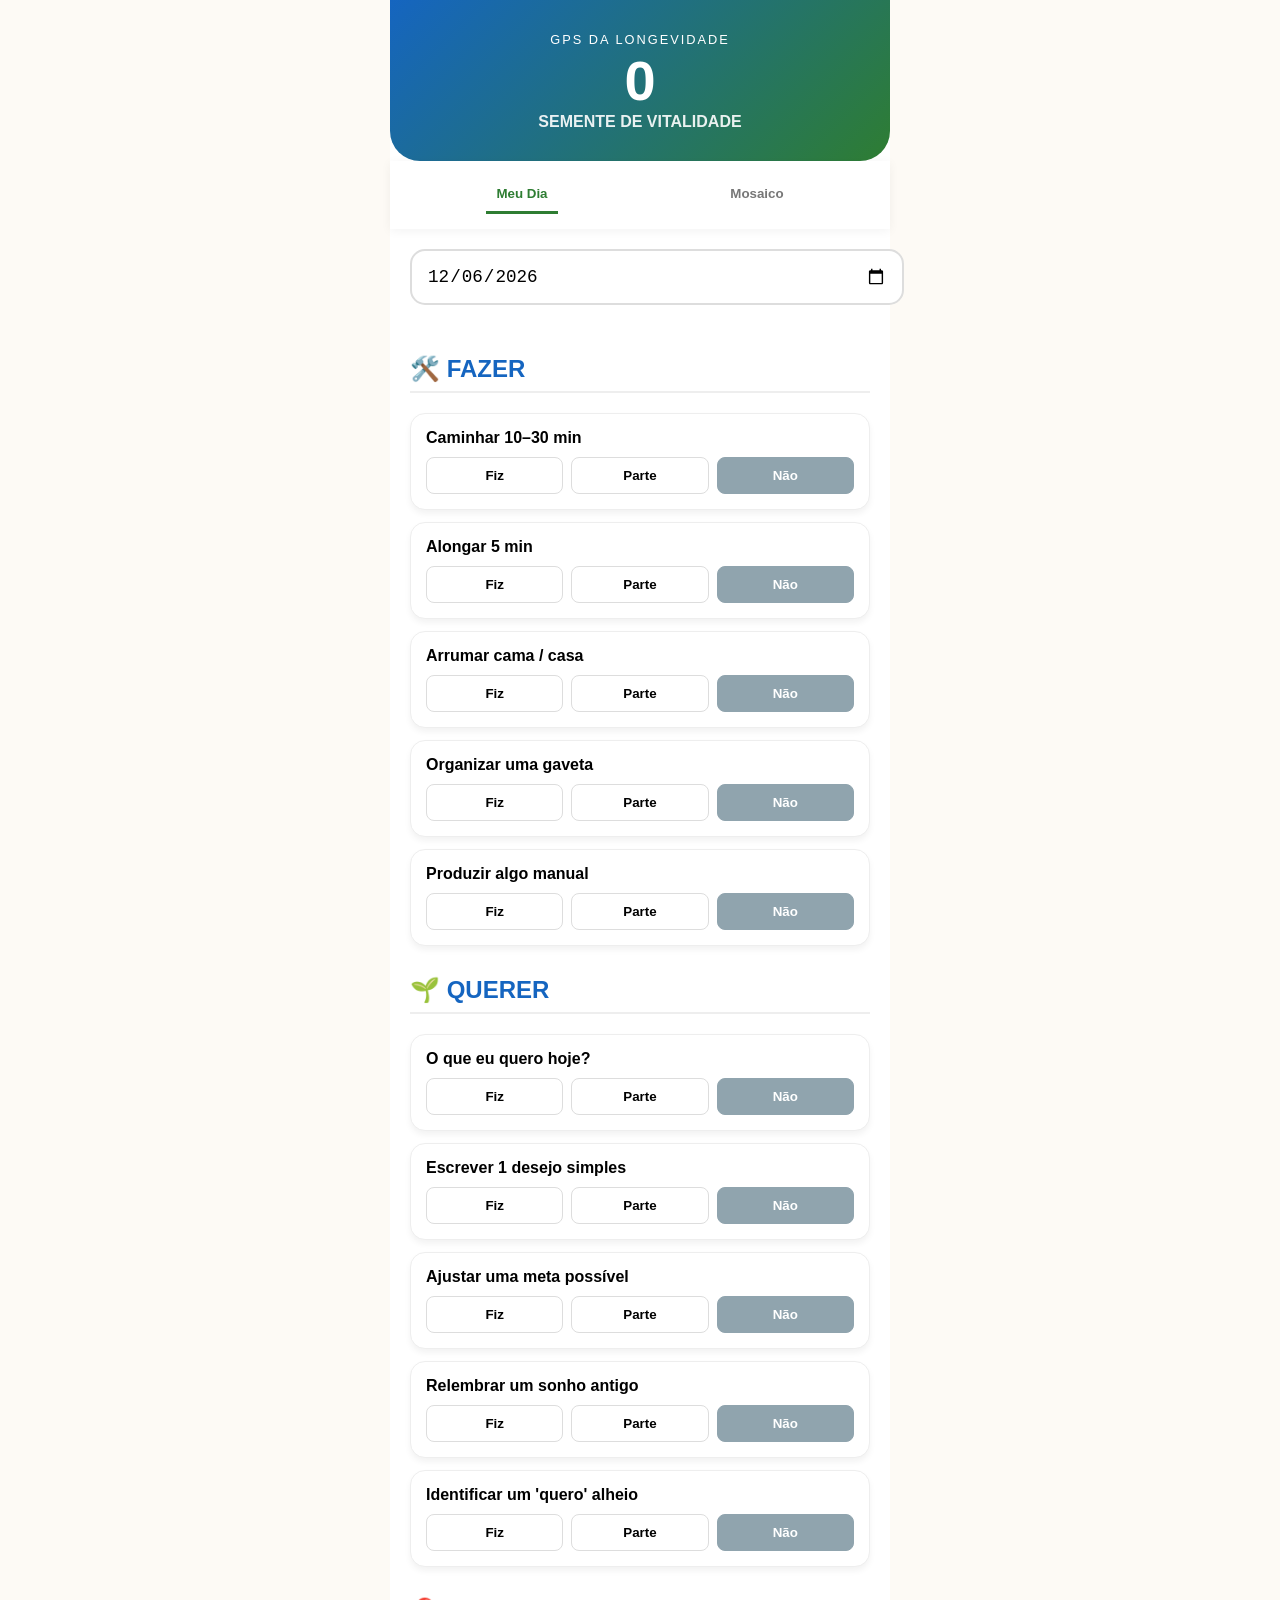
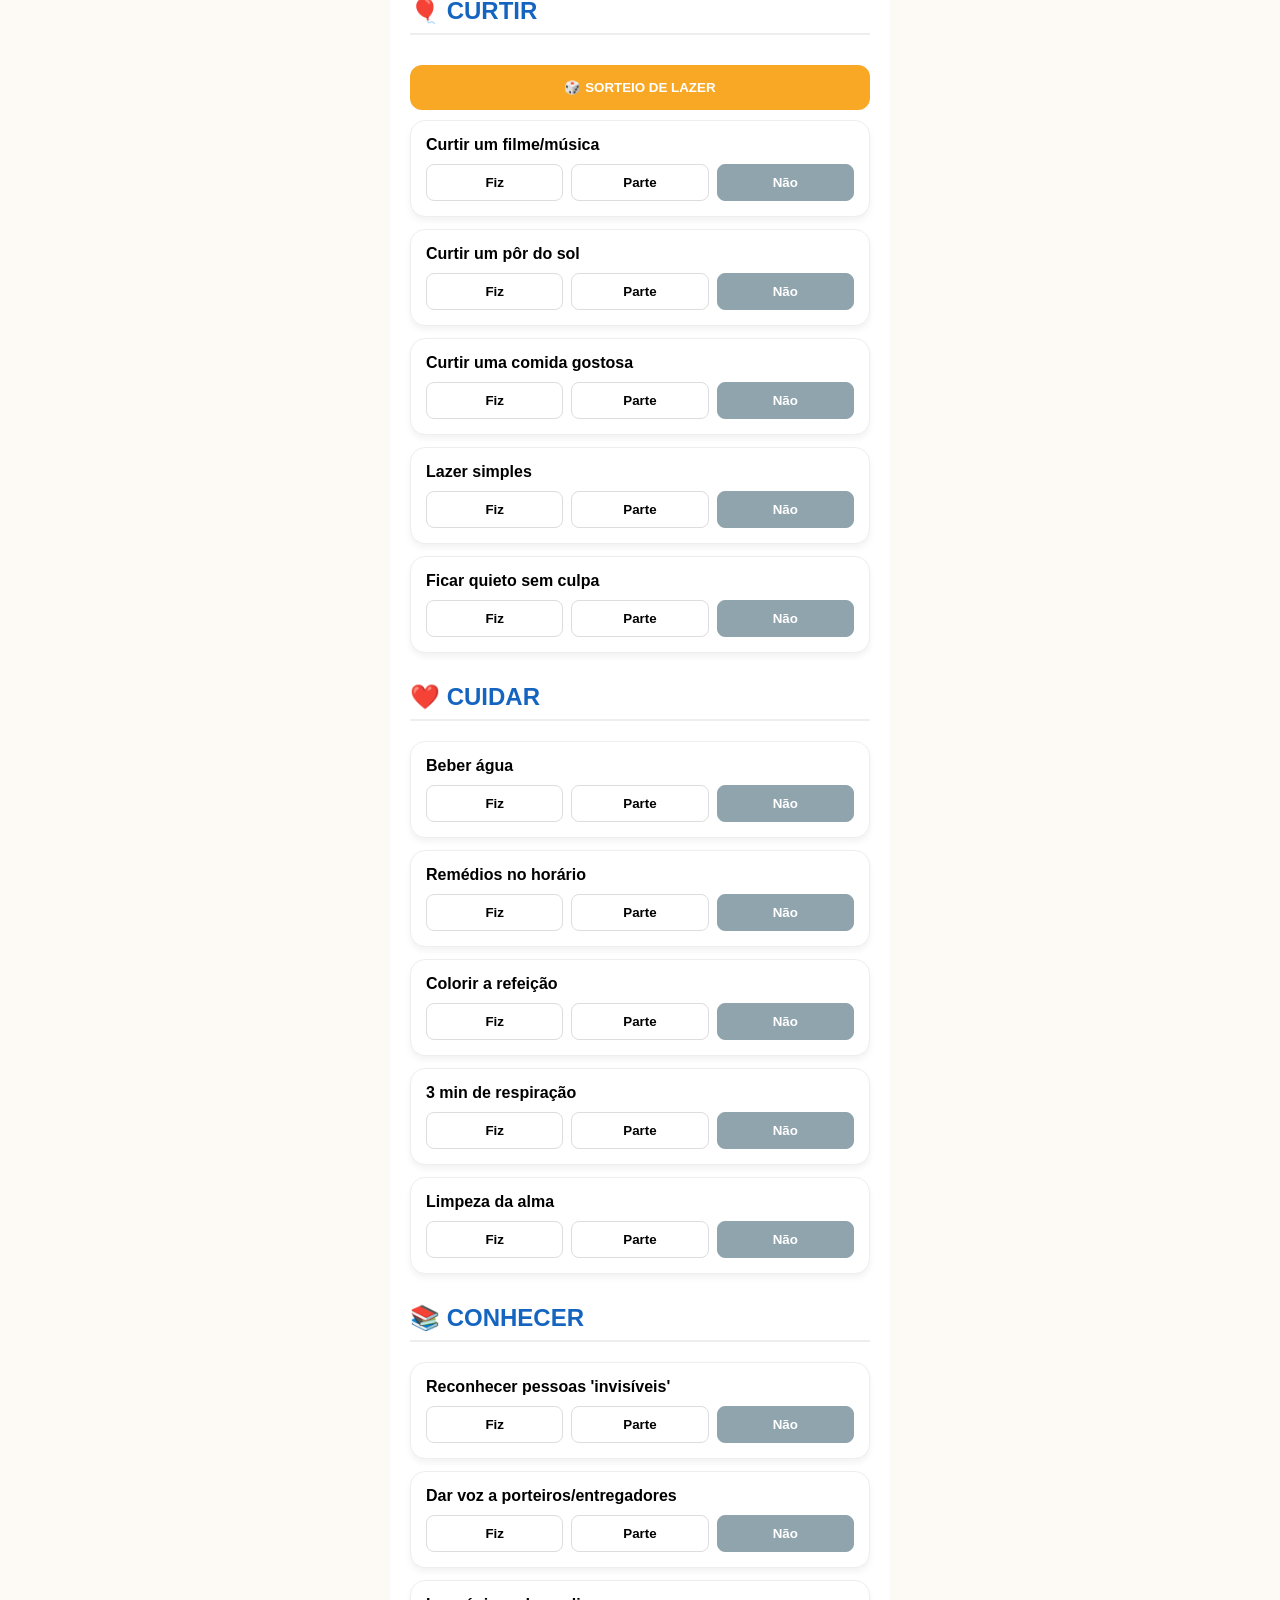
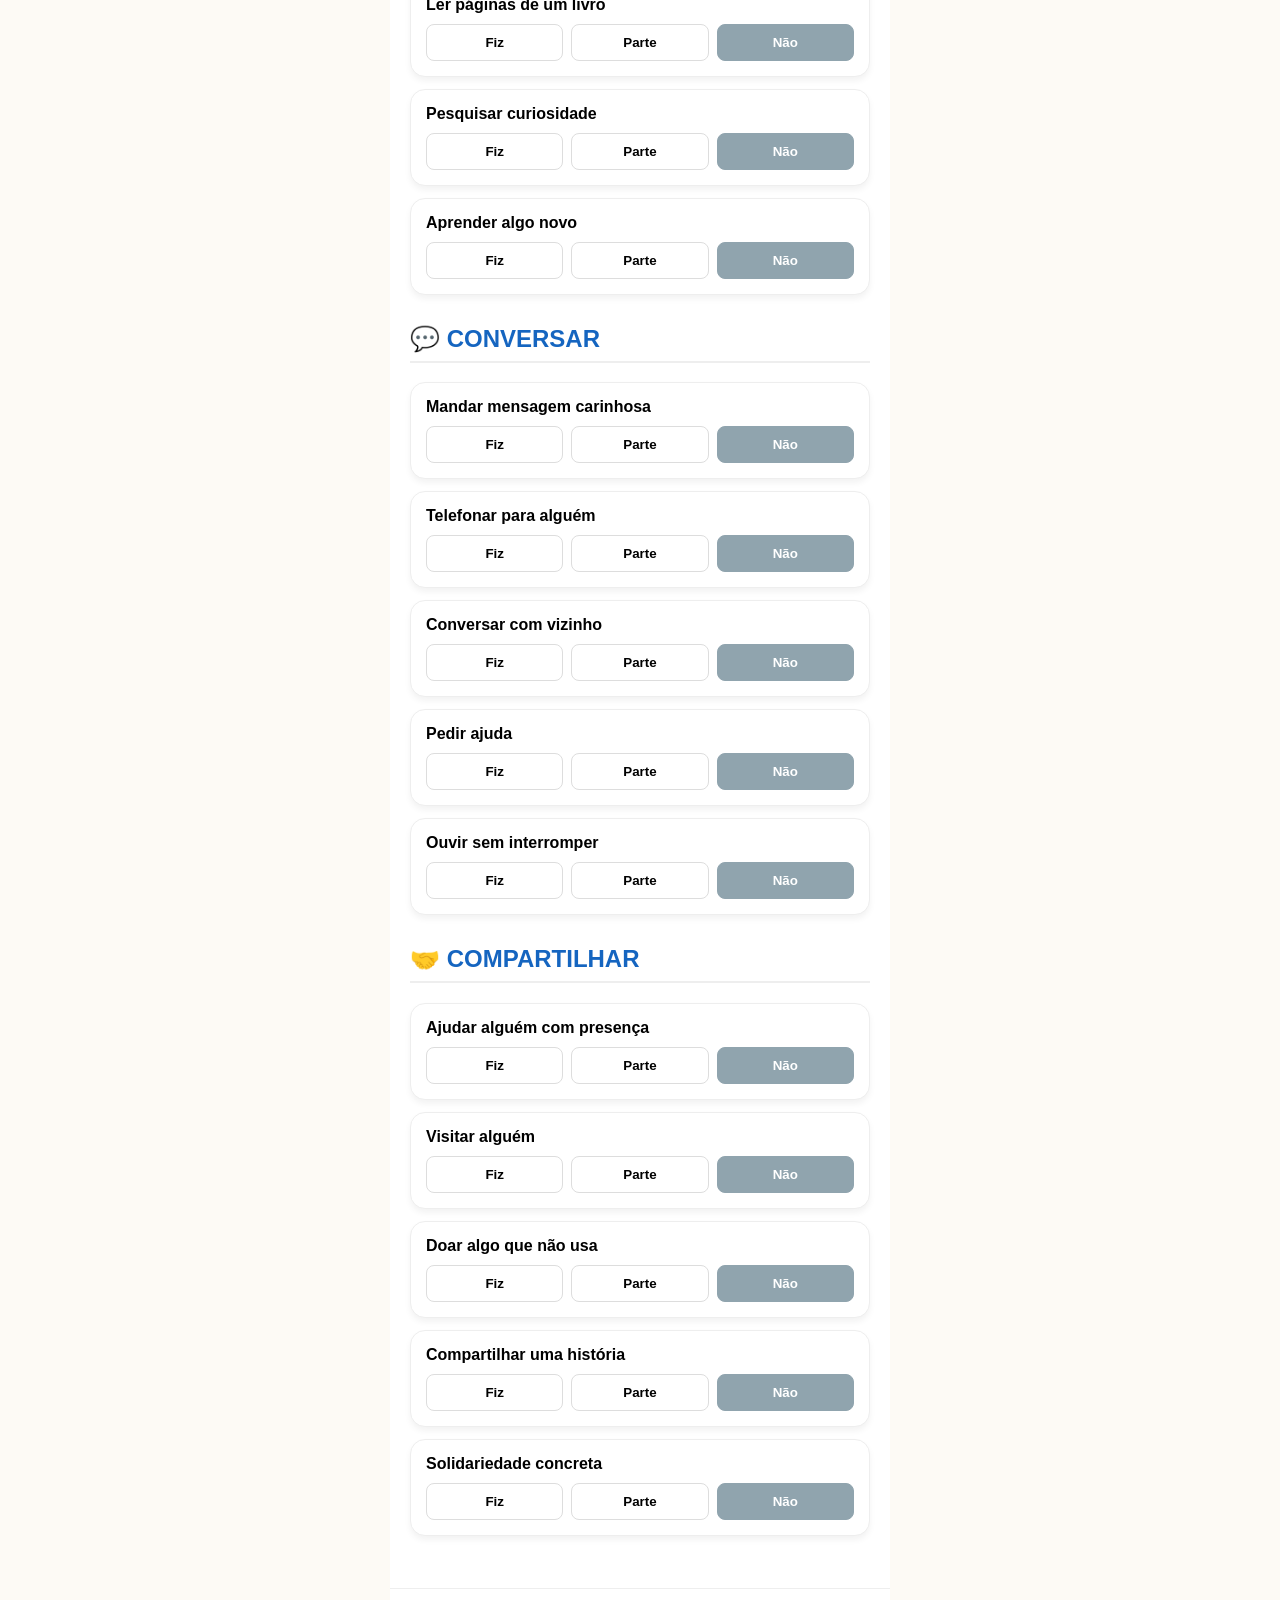
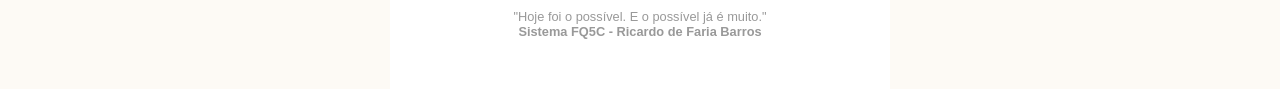
==== index.html @ d3310c70 "Add files via upload" ====
<!DOCTYPE html>
<html lang="pt">
<head>
    <meta charset="UTF-8">
    <meta name="viewport" content="width=device-width, initial-scale=1.0">
    <title>GPS da Longevidade - Ricardo de Faria Barros</title>
    <style>
        :root {
            --primary: #2e7d32; --secondary: #1565c0; --gold: #f9a825; --bg: #fdfaf5;
        }
        body { font-family: 'Segoe UI', sans-serif; background: var(--bg); margin: 0; padding: 0; }
        .container { max-width: 500px; margin: auto; background: white; min-height: 100vh; padding-bottom: 30px; }
        
        /* Cabeçalho */
        .header { background: linear-gradient(135deg, var(--secondary), var(--primary)); color: white; padding: 30px 20px; text-align: center; border-bottom-left-radius: 30px; border-bottom-right-radius: 30px; }
        .score-val { font-size: 3.5rem; font-weight: 800; display: block; }
        
        /* Navegação */
        .nav { display: flex; justify-content: space-around; padding: 15px; background: white; sticky: top; box-shadow: 0 2px 10px rgba(0,0,0,0.05); }
        .nav-btn { border: none; background: none; padding: 10px; font-weight: bold; color: #777; border-bottom: 3px solid transparent; cursor: pointer; }
        .nav-btn.active { color: var(--primary); border-bottom-color: var(--primary); }

        /* Conteúdo */
        .content { padding: 20px; }
        .date-picker { width: 100%; padding: 15px; border-radius: 15px; border: 2px solid #ddd; font-size: 1.1rem; margin-bottom: 20px; }
        
        h2 { color: var(--secondary); border-bottom: 2px solid #eee; padding-bottom: 8px; margin-top: 30px; }
        
        .task-card { background: white; border-radius: 15px; padding: 15px; margin-bottom: 12px; border: 1px solid #eee; box-shadow: 0 4px 6px rgba(0,0,0,0.05); }
        .task-title { font-weight: 600; display: block; margin-bottom: 10px; }
        
        .btn-group { display: flex; gap: 8px; }
        .btn-opt { flex: 1; padding: 10px; border: 1px solid #ddd; border-radius: 8px; background: white; cursor: pointer; font-weight: bold; }
        .btn-opt.f.active { background: var(--primary); color: white; border-color: var(--primary); }
        .btn-opt.p.active { background: var(--gold); color: white; border-color: var(--gold); }
        .btn-opt.n.active { background: #90a4ae; color: white; border-color: #90a4ae; }

        .btn-sorteio { background: var(--gold); color: white; border: none; padding: 15px; width: 100%; border-radius: 12px; font-weight: bold; margin: 10px 0; cursor: pointer; }
        .hidden { display: none; }
        .footer { text-align: center; padding: 20px; color: #999; font-size: 0.8rem; border-top: 1px solid #eee; margin-top: 20px; }
        
        /* Mosaico */
        .mosaico-grid { display: grid; grid-template-columns: repeat(7, 1fr); gap: 5px; margin-top: 20px; }
        .day { aspect-ratio: 1; background: #eee; border-radius: 4px; display: flex; align-items: center; justify-content: center; font-size: 0.7rem; }
    </style>
</head>
<body>

<div class="container">
    <div class="header">
        <span style="letter-spacing: 2px; font-size: 0.8rem;">GPS DA LONGEVIDADE</span>
        <span class="score-val" id="total-pts">0</span>
        <span id="rank-name" style="font-weight: bold; opacity: 0.9;">SEMENTE DE VITALIDADE</span>
    </div>

    <div class="nav">
        <button class="nav-btn active" id="btn-hoje" onclick="tab('hoje')">Meu Dia</button>
        <button class="nav-btn" id="btn-mosaico" onclick="tab('mosaico')">Mosaico</button>
    </div>

    <div class="content">
        <div id="view-hoje">
            <input type="date" id="dataSel" onchange="render()" class="date-picker">
            <div id="lista-atividades"></div>
        </div>

        <div id="view-mosaico" class="hidden">
            <h3 style="text-align: center;">Seu Rastro de Vitalidade</h3>
            <div id="grid-mosaico" class="mosaico-grid"></div>
        </div>
    </div>

    <div class="footer">
        "Hoje foi o possível. E o possível já é muito."<br>
        <strong>Sistema FQ5C - Ricardo de Faria Barros</strong>
    </div>
</div>

<script>
    const verbos = {
        "🛠️ FAZER": ["Caminhar 10–30 min", "Alongar 5 min", "Arrumar cama / casa", "Organizar uma gaveta", "Produzir algo manual"],
        "🌱 QUERER": ["O que eu quero hoje?", "Escrever 1 desejo simples", "Ajustar uma meta possível", "Relembrar um sonho antigo", "Identificar um 'quero' alheio"],
        "🎈 CURTIR": ["Curtir um filme/música", "Curtir um pôr do sol", "Curtir uma comida gostosa", "Lazer simples", "Ficar quieto sem culpa"],
        "❤️ CUIDAR": ["Beber água", "Remédios no horário", "Colorir a refeição", "3 min de respiração", "Limpeza da alma"],
        "📚 CONHECER": ["Reconhecer pessoas 'invisíveis'", "Dar voz a porteiros/entregadores", "Ler páginas de um livro", "Pesquisar curiosidade", "Aprender algo novo"],
        "💬 CONVERSAR": ["Mandar mensagem carinhosa", "Telefonar para alguém", "Conversar com vizinho", "Pedir ajuda", "Ouvir sem interromper"],
        "🤝 COMPARTILHAR": ["Ajudar alguém com presença", "Visitar alguém", "Doar algo que não usa", "Compartilhar uma história", "Solidariedade concreta"]
    };

    function render() {
        const data = document.getElementById('dataSel').value;
        const container = document.getElementById('lista-atividades');
        if (!container) return;
        container.innerHTML = '';

        for (let v in verbos) {
            container.innerHTML += `<h2>${v}</h2>`;
            if (v.includes("CURTIR")) {
                container.innerHTML += `<button class="btn-sorteio" onclick="sortearLazer()">🎲 SORTEIO DE LAZER</button>`;
            }
            verbos[v].forEach(t => {
                const id = `gps_${data}_${t.replace(/\s+/g, '').substring(0,15)}`;
                const s = localStorage.getItem(id) || 'n';
                container.innerHTML += `
                    <div class="task-card">
                        <span class="task-title">${t}</span>
                        <div class="btn-group">
                            <button class="btn-opt f ${s==='f'?'active':''}" onclick="set('${id}','f')">Fiz</button>
                            <button class="btn-opt p ${s==='p'?'active':''}" onclick="set('${id}','p')">Parte</button>
                            <button class="btn-opt n ${s==='n'?'active':''}" onclick="set('${id}','n')">Não</button>
                        </div>
                    </div>`;
            });
        }
        calc();
    }

    function set(id, val) { localStorage.setItem(id, val); render(); }

    function calc() {
        let pts = 0;
        for (let i = 0; i < localStorage.length; i++) {
            const k = localStorage.key(i);
            if (k.startsWith('gps_')) {
                const s = localStorage.getItem(k);
                pts += (s === 'f' ? 10 : s === 'p' ? 5 : 0);
            }
        }
        document.getElementById('total-pts').innerText = pts;
        const rank = pts > 1000 ? "MESTRE" : pts > 500 ? "ATIVO" : "SEMENTE DE VITALIDADE";
        document.getElementById('rank-name').innerText = rank;
    }

    function tab(v) {
        document.getElementById('view-hoje').classList.toggle('hidden', v !== 'hoje');
        document.getElementById('view-mosaico').classList.toggle('hidden', v !== 'mosaico');
        document.getElementById('btn-hoje').classList.toggle('active', v === 'hoje');
        document.getElementById('btn-mosaico').classList.toggle('active', v === 'mosaico');
        if(v === 'mosaico') renderMosaico();
    }

    function renderMosaico() {
        const grid = document.getElementById('grid-mosaico'); grid.innerHTML = '';
        for (let d = 1; d <= 30; d++) {
            const box = document.createElement('div');
            box.className = 'day';
            box.innerText = d;
            grid.appendChild(box);
        }
    }

    function sortearLazer() {
        const l = verbos["🎈 CURTIR"];
        alert("💎 O GPS SUGERE: " + l[Math.floor(Math.random()*l.length)].toUpperCase());
    }

    // Inicialização correta
    window.onload = function() {
        const hoje = new Date().toISOString().split('T')[0];
        document.getElementById('dataSel').value = hoje;
        render();
    };
</script>
</body>
</html>
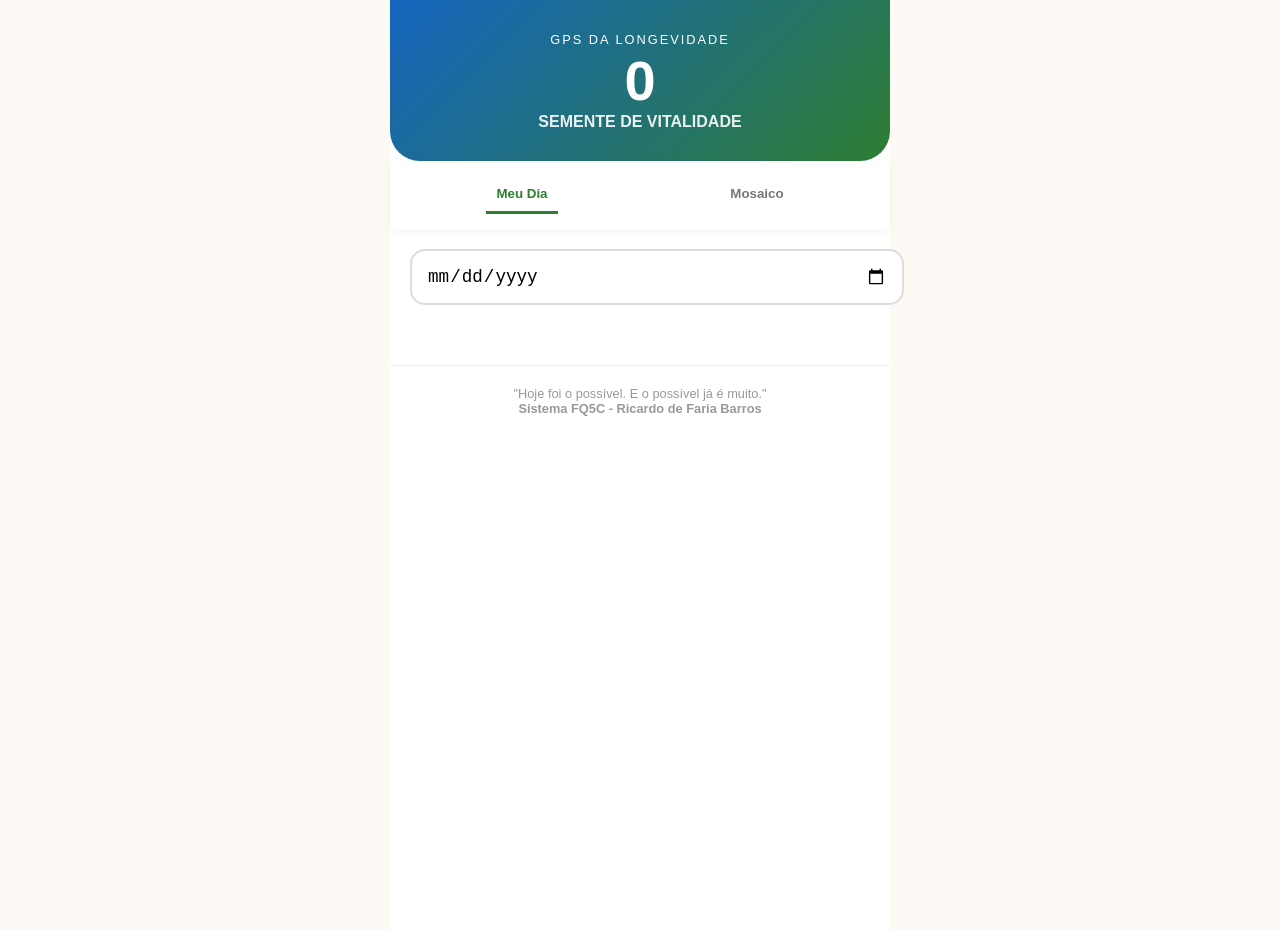
==== commit 47333900: "Add files via upload" ====
--- a/index.html
+++ b/index.html
@@ -135,31 +135,229 @@
         document.getElementById('view-hoje').classList.toggle('hidden', v !== 'hoje');
         document.getElementById('view-mosaico').classList.toggle('hidden', v !== 'mosaico');
         document.getElementById('btn-hoje').classList.toggle('active', v === 'hoje');
-        document.getElementById('btn-mosaico').classList.toggle('active', v === 'mosaico');
+        document.getElementById('btn-mosaico').classList.toggle('active', v === 'mosaico');<!DOCTYPE html>
+<html lang="pt">
+<head>
+    <meta charset="UTF-8">
+    <meta name="viewport" content="width=device-width, initial-scale=1.0">
+    <title>GPS da Longevidade - Ricardo de Faria Barros</title>
+    <style>
+        :root {
+            --primary: #00c853; --secondary: #2979ff; --accent: #ffab00;
+            --pink: #f50057; --purple: #d500f9; --teal: #00bfa5;
+            --bg: #f8f9fa; --white: #ffffff;
+        }
+
+        body { 
+            font-family: 'Segoe UI', system-ui, -apple-system, sans-serif; 
+            background: var(--bg); color: #1a1a1a; margin: 0; padding: 0;
+        }
+
+        .container { max-width: 550px; margin: auto; min-height: 100vh; background: var(--white); padding-bottom: 80px; box-shadow: 0 0 20px rgba(0,0,0,0.1); }
+
+        /* Banner GPS */
+        .header {
+            background: linear-gradient(135deg, var(--secondary), var(--primary));
+            color: white; padding: 40px 20px; text-align: center;
+            border-bottom-left-radius: 40px; border-bottom-right-radius: 40px;
+        }
+        .total-pts { font-size: 3.8rem; font-weight: 900; display: block; line-height: 1; margin: 10px 0; }
+        .gps-logo { font-size: 0.9rem; letter-spacing: 4px; font-weight: bold; text-transform: uppercase; }
+
+        /* Navegação */
+        .nav { display: flex; justify-content: space-around; padding: 10px; background: white; position: sticky; top: 0; z-index: 100; box-shadow: 0 2px 10px rgba(0,0,0,0.05); }
+        .nav-btn { border: none; background: none; padding: 12px; font-weight: bold; color: #777; font-size: 0.8rem; cursor: pointer; }
+        .nav-btn.active { color: var(--secondary); border-bottom: 4px solid var(--secondary); }
+
+        .content { padding: 20px; }
+        .date-picker { width: 100%; padding: 15px; border-radius: 15px; border: 3px solid var(--secondary); font-size: 1.2rem; margin-bottom: 25px; text-align: center; font-weight: bold; color: var(--secondary); }
+
+        /* Verbos e Seções */
+        .verbo-header { 
+            font-size: 1.4rem; color: var(--white); padding: 12px 20px; 
+            border-radius: 15px; margin-top: 40px; margin-bottom: 20px;
+            font-weight: bold; text-align: center;
+        }
+
+        .task-card { 
+            background: white; border-radius: 18px; padding: 18px; margin-bottom: 15px; 
+            box-shadow: 0 5px 15px rgba(0,0,0,0.05); border: 1px solid #f0f0f0; 
+        }
+        .task-title { font-size: 1.05rem; font-weight: 600; margin-bottom: 12px; display: block; color: #2c3e50; }
+
+        .btn-group { display: flex; gap: 8px; }
+        .btn-opt { flex: 1; padding: 12px 5px; border: 2px solid #eee; border-radius: 10px; background: white; font-weight: bold; cursor: pointer; font-size: 0.8rem; transition: 0.2s; }
+        .btn-opt.f.active { background: var(--primary); color: white; border-color: var(--primary); }
+        .btn-opt.p.active { background: var(--accent); color: white; border-color: var(--accent); }
+        .btn-opt.n.active { background: #bdbdbd; color: white; border-color: #bdbdbd; }
+
+        /* Área de Notas Individual */
+        .note-area {
+            width: 100%; height: 100px; margin-top: 10px; margin-bottom: 30px; padding: 15px;
+            border-radius: 15px; border: 2px solid #e0e0e0; font-family: inherit;
+            background: #fffef2; box-sizing: border-box; resize: none; font-size: 0.9rem;
+        }
+
+        .whatsapp-btn { background: #25d366; color: white; text-decoration: none; padding: 15px; border-radius: 15px; display: block; text-align: center; font-weight: bold; margin-top: 20px; }
+
+        .footer { text-align: center; padding: 40px 20px; color: #999; font-size: 0.8rem; }
+        .hidden { display: none; }
+        
+        .mosaico-grid { display: grid; grid-template-columns: repeat(7, 1fr); gap: 6px; margin-top: 20px; }
+        .mosaico-day { aspect-ratio: 1; border-radius: 6px; background: #eee; display: flex; align-items: center; justify-content: center; font-size: 0.7rem; font-weight: bold; }
+    </style>
+</head>
+<body>
+
+<div class="container">
+    <div class="header">
+        <span class="gps-logo">GPS da Longevidade</span>
+        <span class="total-pts" id="total-pts">0</span>
+        <span style="font-weight:bold; letter-spacing:1px; background:rgba(255,255,255,0.2); padding:5px 15px; border-radius:20px;">SISTEMA FQ5C</span>
+    </div>
+
+    <div class="nav">
+        <button class="nav-btn active" id="btn-hoje" onclick="tab('hoje')">DIÁRIO</button>
+        <button class="nav-btn" id="btn-mosaico" onclick="tab('mosaico')">MOSAICO</button>
+        <button class="nav-btn" id="btn-info" onclick="tab('info')">SISTEMA</button>
+    </div>
+
+    <div class="content">
+        <div id="view-hoje">
+            <input type="date" id="dataSel" onchange="render()" class="date-picker">
+            <div id="lista-corpo"></div>
+        </div>
+
+        <div id="view-mosaico" class="hidden">
+            <h3 style="text-align:center">Seu Mapa de Vitalidade</h3>
+            <div class="mosaico-grid" id="grid-mosaico"></div>
+        </div>
+
+        <div id="view-info" class="hidden">
+            <h2 style="color:var(--secondary); border:none">Psicólogo Ricardo Barros</h2>
+            <p>Idealizador do <strong>Sistema FQ5C</strong>: Fazer, Querer + 5 Cs (Curtir, Conhecer, Conversar, Cuidar, Compartilhar).</p>
+            <p>O GPS da Longevidade é uma bússola comportamental para um envelhecimento pleno e ativo.</p>
+            
+            <a href="https://wa.me/5500000000000" class="whatsapp-btn">💬 Falar com o Autor no WhatsApp</a>
+            <p style="text-align:center; font-size:0.8rem; color:#888; margin-top:10px;">Email: ricardodefariabarros@gmail.com</p>
+        </div>
+    </div>
+
+    <div class="footer">© 2026 - Ricardo de Faria Barros</div>
+</div>
+
+<script>
+    const verbos_db = {
+        "🛠️ FAZER": { 
+            cor: "var(--secondary)", 
+            tarefas: ["Caminhar 10–30 min", "Alongar o corpo", "Arrumar cama / casa", "Organizar arquivo/gaveta", "Produzir algo manual", "Cuidar do jardim", "Preparar refeição", "Registrar foto do dia", "Resolver pendência", "Fazer algo adiado"] 
+        },
+        "🌱 QUERER": { 
+            cor: "var(--purple)", 
+            tarefas: ["Querer empreender/criar", "Querer aprender algo novo", "Querer socializar mais", "Querer melhores hábitos", "Querer sair de casa", "Querer menos celular", "Querer cuidar da saúde", "Querer perder peso", "Querer ser afetuoso", "Querer controlar emoções"] 
+        },
+        "🎈 CURTIR": { 
+            cor: "var(--accent)", 
+            tarefas: ["Curtir filme/música", "Curtir um livro", "Curtir pôr do sol", "Curtir comida gostosa", "Curtir lazer simples", "Curtir ficar quieto", "Curtir memória boa", "Curtir companhia", "Curtir um banho", "Curtir natureza"] 
+        },
+        "❤️ CUIDAR": { 
+            cor: "var(--pink)", 
+            tarefas: ["Cuidar de plantas", "Cuidar de animais/pets", "Beber água", "Tomar remédios", "Colorir refeição", "3 min de respiração", "Limpeza da alma", "Escrever autobiografia", "Respeitar limites", "Cuidar de alguém"] 
+        },
+        "📚 CONHECER": { 
+            cor: "var(--teal)", 
+            tarefas: ["Ler 2 páginas", "Vídeo educativo", "Aprender algo novo", "Pesquisar curiosidade", "Ouvir com atenção", "Reconhecer porteiros/etc", "Descobrir história", "Mudar de opinião", "Estudar um tema", "Ver lugar virtual"] 
+        },
+        "💬 CONVERSAR": { 
+            cor: "var(--blue)", 
+            tarefas: ["Mandar mensagem", "Telefonar", "Conversar com vizinho", "Pedir ajuda", "Ouvir sem interromper", "Visitar alguém", "Falar sentimentos", "Rir com alguém", "Encontro para café", "Participar de grupo"] 
+        },
+        "🤝 COMPARTILHAR": { 
+            cor: "var(--green)", 
+            tarefas: ["Ajudar com presença", "Doar o que não usa", "Partilhar história", "Solidariedade concreta", "Partilhar refeição", "Dar um abraço", "Dar palavra de apoio", "Partilhar silêncio", "Dividir conhecimento", "Partilhar fé/esperança"] 
+        }
+    };
+
+    function render() {
+        const data = document.getElementById('dataSel').value;
+        const container = document.getElementById('lista-corpo');
+        container.innerHTML = '';
+
+        for (let v in verbos_db) {
+            container.innerHTML += `<div class="verbo-header" style="background:${verbos_db[v].cor}">${v}</div>`;
+            
+            verbos_db[v].tarefas.forEach(t => {
+                const id = `gpsV12_${data}_${t.replace(/\s+/g, '').substring(0,15)}`;
+                const status = localStorage.getItem(id) || 'n';
+                container.innerHTML += `
+                    <div class="task-card">
+                        <span class="task-title">${t}</span>
+                        <div class="btn-group">
+                            <button class="btn-opt f ${status==='f'?'active':''}" onclick="set('${id}','f')">Fiz</button>
+                            <button class="btn-opt p ${status==='p'?'active':''}" onclick="set('${id}','p')">Parte</button>
+                            <button class="btn-opt n ${status==='n'?'active':''}" onclick="set('${id}','n')">Não</button>
+                        </div>
+                    </div>`;
+            });
+
+            const noteId = `noteV12_${data}_${v.replace(/\s+/g, '')}`;
+            const savedNote = localStorage.getItem(noteId) || '';
+            container.innerHTML += `
+                <p style="font-weight:bold; font-size:0.85rem; margin-top:5px; color:#555;">📝 Reflexão sobre ${v}:</p>
+                <textarea class="note-area" id="${noteId}" placeholder="O que aconteceu hoje neste eixo?" oninput="saveNote('${noteId}')">${savedNote}</textarea>
+            `;
+        }
+        calc();
+    }
+
+    function set(id, val) { localStorage.setItem(id, val); render(); }
+    function saveNote(id) { localStorage.setItem(id, document.getElementById(id).value); }
+
+    function calc() {
+        let pts = 0;
+        for (let i = 0; i < localStorage.length; i++) {
+            const k = localStorage.key(i);
+            if (k.startsWith('gpsV12_')) {
+                const s = localStorage.getItem(k);
+                pts += (s === 'f' ? 10 : s === 'p' ? 5 : 0);
+            }
+        }
+        document.getElementById('total-pts').innerText = pts;
+    }
+
+    function tab(v) {
+        ['view-hoje', 'view-mosaico', 'view-info'].forEach(id => document.getElementById(id).classList.add('hidden'));
+        document.getElementById('view-' + v).classList.remove('hidden');
+        document.querySelectorAll('.nav-btn').forEach(b => b.classList.remove('active'));
+        document.getElementById('btn-' + v).classList.add('active');
         if(v === 'mosaico') renderMosaico();
     }
 
     function renderMosaico() {
         const grid = document.getElementById('grid-mosaico'); grid.innerHTML = '';
-        for (let d = 1; d <= 30; d++) {
+        const hoje = new Date();
+        const diasMes = new Date(hoje.getFullYear(), hoje.getMonth() + 1, 0).getDate();
+        for (let d = 1; d <= diasMes; d++) {
+            const dataStr = `${hoje.getFullYear()}-${String(hoje.getMonth()+1).padStart(2,'0')}-${String(d).padStart(2,'0')}`;
+            let ptsDia = 0;
+            for (let i = 0; i < localStorage.length; i++) {
+                const k = localStorage.key(i);
+                if (k.startsWith(`gpsV12_${dataStr}`)) {
+                    const s = localStorage.getItem(k);
+                    ptsDia += (s === 'f' ? 10 : s === 'p' ? 5 : 0);
+                }
+            }
             const box = document.createElement('div');
-            box.className = 'day';
+            box.className = 'mosaico-day';
+            box.style.background = `rgba(0, 200, 83, ${ptsDia/200})`;
+            box.style.color = ptsDia > 100 ? 'white' : '#666';
             box.innerText = d;
             grid.appendChild(box);
         }
     }
 
-    function sortearLazer() {
-        const l = verbos["🎈 CURTIR"];
-        alert("💎 O GPS SUGERE: " + l[Math.floor(Math.random()*l.length)].toUpperCase());
-    }
-
-    // Inicialização correta
-    window.onload = function() {
-        const hoje = new Date().toISOString().split('T')[0];
-        document.getElementById('dataSel').value = hoje;
-        render();
-    };
+    document.getElementById('dataSel').value = new Date().toISOString().split('T')[0];
+    render();
 </script>
 </body>
 </html>
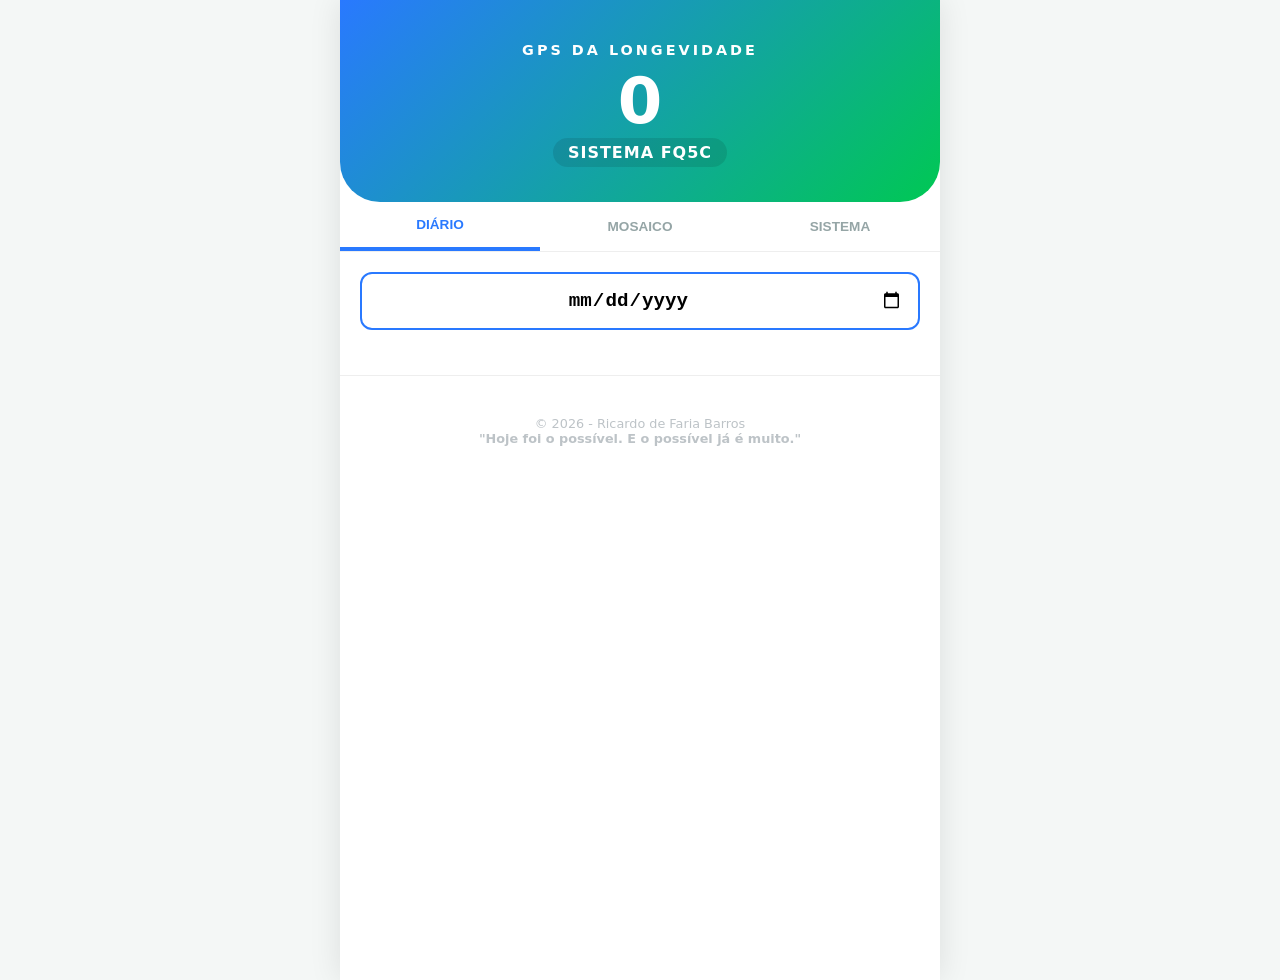
==== commit 66fa5389: "Add files via upload" ====
--- a/index.html
+++ b/index.html
@@ -1,281 +1,109 @@
 <!DOCTYPE html>
-<html lang="pt">
+<html lang="pt-br">
 <head>
     <meta charset="UTF-8">
     <meta name="viewport" content="width=device-width, initial-scale=1.0">
-    <title>GPS da Longevidade - Ricardo de Faria Barros</title>
+    <title>GPS da Longevidade - Sistema FQ5C</title>
     <style>
         :root {
-            --primary: #2e7d32; --secondary: #1565c0; --gold: #f9a825; --bg: #fdfaf5;
+            --primary: #00c853; --secondary: #2979ff; --accent: #ffab00;
+            --pink: #f50057; --purple: #d500f9; --teal: #00bfa5; --orange: #ff6d00;
+            --gray: #607d8b; --bg: #f4f7f6; --white: #ffffff;
         }
-        body { font-family: 'Segoe UI', sans-serif; background: var(--bg); margin: 0; padding: 0; }
-        .container { max-width: 500px; margin: auto; background: white; min-height: 100vh; padding-bottom: 30px; }
+
+        body { font-family: 'Segoe UI', system-ui, sans-serif; background: var(--bg); color: #2c3e50; margin: 0; padding: 0; }
+        .container { max-width: 600px; margin: auto; min-height: 100vh; background: var(--white); padding-bottom: 80px; box-shadow: 0 0 30px rgba(0,0,0,0.1); }
+
+        /* Cabeçalho */
+        .header { background: linear-gradient(135deg, var(--secondary), var(--primary)); color: white; padding: 40px 20px; text-align: center; border-bottom-left-radius: 40px; border-bottom-right-radius: 40px; }
+        .score-display { font-size: 4rem; font-weight: 900; display: block; line-height: 1; margin: 10px 0; }
+        .brand { font-size: 0.9rem; letter-spacing: 3px; font-weight: bold; text-transform: uppercase; }
+
+        /* Menu de Navegação */
+        .nav { display: flex; background: white; position: sticky; top: 0; z-index: 100; border-bottom: 1px solid #eee; }
+        .nav-btn { flex: 1; border: none; background: none; padding: 15px 5px; font-weight: bold; color: #95a5a6; font-size: 0.85rem; cursor: pointer; }
+        .nav-btn.active { color: var(--secondary); border-bottom: 4px solid var(--secondary); }
+
+        .content { padding: 20px; }
+        .date-input { width: 100%; padding: 15px; border-radius: 12px; border: 2px solid var(--secondary); font-size: 1.2rem; margin-bottom: 25px; text-align: center; font-weight: bold; background: #fff; box-sizing: border-box; }
+
+        /* Estilo das Seções */
+        .verbo-header { font-size: 1.3rem; color: white; padding: 15px; border-radius: 12px; margin-top: 35px; margin-bottom: 15px; text-align: center; font-weight: bold; }
+        .task-card { background: white; border-radius: 15px; padding: 15px; margin-bottom: 12px; border: 1px solid #f0f0f0; box-shadow: 0 4px 6px rgba(0,0,0,0.03); }
+        .task-title { font-size: 1rem; font-weight: 600; margin-bottom: 12px; display: block; }
+
+        .btn-group { display: flex; gap: 8px; }
+        .btn-opt { flex: 1; padding: 12px; border: 2px solid #eee; border-radius: 10px; background: #fff; font-weight: bold; font-size: 0.8rem; cursor: pointer; }
+        .btn-opt.f.active { background: var(--primary); color: white; border-color: var(--primary); }
+        .btn-opt.p.active { background: var(--accent); color: white; border-color: var(--accent); }
+        .btn-opt.n.active { background: #95a5a6; color: white; border-color: #95a5a6; }
+
+        /* Bloco de Notas por Seção */
+        .notes-box { width: 100%; height: 90px; padding: 15px; border-radius: 12px; border: 2px dashed #ddd; font-family: inherit; font-size: 0.95rem; margin-top: 5px; margin-bottom: 25px; box-sizing: border-box; background: #fffdf2; resize: none; color: #444; }
+
+        .btn-lazer { background: var(--accent); color: #000; border: none; padding: 15px; width: 100%; border-radius: 12px; font-weight: bold; margin-bottom: 20px; font-size: 1rem; cursor: pointer; }
+
+        .footer { text-align: center; padding: 40px; color: #bdc3c7; font-size: 0.8rem; border-top: 1px solid #eee; }
+        .whatsapp-link { display: block; background: #25d366; color: white; text-decoration: none; padding: 15px; border-radius: 12px; font-weight: bold; text-align: center; margin: 20px 0; }
         
-        /* Cabeçalho */
-        .header { background: linear-gradient(135deg, var(--secondary), var(--primary)); color: white; padding: 30px 20px; text-align: center; border-bottom-left-radius: 30px; border-bottom-right-radius: 30px; }
-        .score-val { font-size: 3.5rem; font-weight: 800; display: block; }
-        
-        /* Navegação */
-        .nav { display: flex; justify-content: space-around; padding: 15px; background: white; sticky: top; box-shadow: 0 2px 10px rgba(0,0,0,0.05); }
-        .nav-btn { border: none; background: none; padding: 10px; font-weight: bold; color: #777; border-bottom: 3px solid transparent; cursor: pointer; }
-        .nav-btn.active { color: var(--primary); border-bottom-color: var(--primary); }
-
-        /* Conteúdo */
-        .content { padding: 20px; }
-        .date-picker { width: 100%; padding: 15px; border-radius: 15px; border: 2px solid #ddd; font-size: 1.1rem; margin-bottom: 20px; }
-        
-        h2 { color: var(--secondary); border-bottom: 2px solid #eee; padding-bottom: 8px; margin-top: 30px; }
-        
-        .task-card { background: white; border-radius: 15px; padding: 15px; margin-bottom: 12px; border: 1px solid #eee; box-shadow: 0 4px 6px rgba(0,0,0,0.05); }
-        .task-title { font-weight: 600; display: block; margin-bottom: 10px; }
-        
-        .btn-group { display: flex; gap: 8px; }
-        .btn-opt { flex: 1; padding: 10px; border: 1px solid #ddd; border-radius: 8px; background: white; cursor: pointer; font-weight: bold; }
-        .btn-opt.f.active { background: var(--primary); color: white; border-color: var(--primary); }
-        .btn-opt.p.active { background: var(--gold); color: white; border-color: var(--gold); }
-        .btn-opt.n.active { background: #90a4ae; color: white; border-color: #90a4ae; }
-
-        .btn-sorteio { background: var(--gold); color: white; border: none; padding: 15px; width: 100%; border-radius: 12px; font-weight: bold; margin: 10px 0; cursor: pointer; }
         .hidden { display: none; }
-        .footer { text-align: center; padding: 20px; color: #999; font-size: 0.8rem; border-top: 1px solid #eee; margin-top: 20px; }
-        
-        /* Mosaico */
-        .mosaico-grid { display: grid; grid-template-columns: repeat(7, 1fr); gap: 5px; margin-top: 20px; }
-        .day { aspect-ratio: 1; background: #eee; border-radius: 4px; display: flex; align-items: center; justify-content: center; font-size: 0.7rem; }
+        .mosaico-grid { display: grid; grid-template-columns: repeat(7, 1fr); gap: 5px; }
+        .mosaico-day { aspect-ratio: 1; border-radius: 5px; background: #eee; display: flex; align-items: center; justify-content: center; font-size: 0.7rem; font-weight: bold; }
     </style>
 </head>
 <body>
 
 <div class="container">
     <div class="header">
-        <span style="letter-spacing: 2px; font-size: 0.8rem;">GPS DA LONGEVIDADE</span>
-        <span class="score-val" id="total-pts">0</span>
-        <span id="rank-name" style="font-weight: bold; opacity: 0.9;">SEMENTE DE VITALIDADE</span>
+        <span class="brand">GPS da Longevidade</span>
+        <span class="score-display" id="total-pts">0</span>
+        <span style="font-weight:bold; letter-spacing:1px; background:rgba(0,0,0,0.1); padding:5px 15px; border-radius:20px;">SISTEMA FQ5C</span>
     </div>
 
     <div class="nav">
-        <button class="nav-btn active" id="btn-hoje" onclick="tab('hoje')">Meu Dia</button>
-        <button class="nav-btn" id="btn-mosaico" onclick="tab('mosaico')">Mosaico</button>
+        <button class="nav-btn active" id="tab-hoje" onclick="changeTab('hoje')">DIÁRIO</button>
+        <button class="nav-btn" id="tab-mosaico" onclick="changeTab('mosaico')">MOSAICO</button>
+        <button class="nav-btn" id="tab-info" onclick="changeTab('info')">SISTEMA</button>
     </div>
 
     <div class="content">
         <div id="view-hoje">
-            <input type="date" id="dataSel" onchange="render()" class="date-picker">
-            <div id="lista-atividades"></div>
+            <input type="date" id="dataSel" class="date-input">
+            <div id="lista-corpo"></div>
         </div>
 
         <div id="view-mosaico" class="hidden">
-            <h3 style="text-align: center;">Seu Rastro de Vitalidade</h3>
-            <div id="grid-mosaico" class="mosaico-grid"></div>
+            <h3 style="text-align:center">Histórico de Vitalidade</h3>
+            <div class="mosaico-grid" id="mosaico-grid"></div>
+        </div>
+
+        <div id="view-info" class="hidden">
+            <h2 style="color:var(--secondary)">Sobre o Sistema</h2>
+            <p>O <strong>GPS da Longevidade</strong> utiliza o método <strong>FQ5C</strong> do Psicólogo Ricardo de Faria Barros.</p>
+            <p><strong>Filosofia:</strong> Fazer, Querer + 5 Cs (Curtir, Conhecer, Conversar, Cuidar, Compartilhar) + Gestão da Vida (Outros).</p>
+            <a href="mailto:ricardodefariabarros@gmail.com" class="whatsapp-link" style="background:var(--secondary)">📧 Enviar E-mail</a>
+            <p style="text-align:center; color:#95a5a6">ricardodefariabarros@gmail.com</p>
         </div>
     </div>
 
     <div class="footer">
-        "Hoje foi o possível. E o possível já é muito."<br>
-        <strong>Sistema FQ5C - Ricardo de Faria Barros</strong>
+        © 2026 - Ricardo de Faria Barros<br>
+        <strong>"Hoje foi o possível. E o possível já é muito."</strong>
     </div>
 </div>
 
 <script>
-    const verbos = {
-        "🛠️ FAZER": ["Caminhar 10–30 min", "Alongar 5 min", "Arrumar cama / casa", "Organizar uma gaveta", "Produzir algo manual"],
-        "🌱 QUERER": ["O que eu quero hoje?", "Escrever 1 desejo simples", "Ajustar uma meta possível", "Relembrar um sonho antigo", "Identificar um 'quero' alheio"],
-        "🎈 CURTIR": ["Curtir um filme/música", "Curtir um pôr do sol", "Curtir uma comida gostosa", "Lazer simples", "Ficar quieto sem culpa"],
-        "❤️ CUIDAR": ["Beber água", "Remédios no horário", "Colorir a refeição", "3 min de respiração", "Limpeza da alma"],
-        "📚 CONHECER": ["Reconhecer pessoas 'invisíveis'", "Dar voz a porteiros/entregadores", "Ler páginas de um livro", "Pesquisar curiosidade", "Aprender algo novo"],
-        "💬 CONVERSAR": ["Mandar mensagem carinhosa", "Telefonar para alguém", "Conversar com vizinho", "Pedir ajuda", "Ouvir sem interromper"],
-        "🤝 COMPARTILHAR": ["Ajudar alguém com presença", "Visitar alguém", "Doar algo que não usa", "Compartilhar uma história", "Solidariedade concreta"]
-    };
+    const storageKey = "GPS_V14_FINAL";
 
-    function render() {
-        const data = document.getElementById('dataSel').value;
-        const container = document.getElementById('lista-atividades');
-        if (!container) return;
-        container.innerHTML = '';
-
-        for (let v in verbos) {
-            container.innerHTML += `<h2>${v}</h2>`;
-            if (v.includes("CURTIR")) {
-                container.innerHTML += `<button class="btn-sorteio" onclick="sortearLazer()">🎲 SORTEIO DE LAZER</button>`;
-            }
-            verbos[v].forEach(t => {
-                const id = `gps_${data}_${t.replace(/\s+/g, '').substring(0,15)}`;
-                const s = localStorage.getItem(id) || 'n';
-                container.innerHTML += `
-                    <div class="task-card">
-                        <span class="task-title">${t}</span>
-                        <div class="btn-group">
-                            <button class="btn-opt f ${s==='f'?'active':''}" onclick="set('${id}','f')">Fiz</button>
-                            <button class="btn-opt p ${s==='p'?'active':''}" onclick="set('${id}','p')">Parte</button>
-                            <button class="btn-opt n ${s==='n'?'active':''}" onclick="set('${id}','n')">Não</button>
-                        </div>
-                    </div>`;
-            });
-        }
-        calc();
-    }
-
-    function set(id, val) { localStorage.setItem(id, val); render(); }
-
-    function calc() {
-        let pts = 0;
-        for (let i = 0; i < localStorage.length; i++) {
-            const k = localStorage.key(i);
-            if (k.startsWith('gps_')) {
-                const s = localStorage.getItem(k);
-                pts += (s === 'f' ? 10 : s === 'p' ? 5 : 0);
-            }
-        }
-        document.getElementById('total-pts').innerText = pts;
-        const rank = pts > 1000 ? "MESTRE" : pts > 500 ? "ATIVO" : "SEMENTE DE VITALIDADE";
-        document.getElementById('rank-name').innerText = rank;
-    }
-
-    function tab(v) {
-        document.getElementById('view-hoje').classList.toggle('hidden', v !== 'hoje');
-        document.getElementById('view-mosaico').classList.toggle('hidden', v !== 'mosaico');
-        document.getElementById('btn-hoje').classList.toggle('active', v === 'hoje');
-        document.getElementById('btn-mosaico').classList.toggle('active', v === 'mosaico');<!DOCTYPE html>
-<html lang="pt">
-<head>
-    <meta charset="UTF-8">
-    <meta name="viewport" content="width=device-width, initial-scale=1.0">
-    <title>GPS da Longevidade - Ricardo de Faria Barros</title>
-    <style>
-        :root {
-            --primary: #00c853; --secondary: #2979ff; --accent: #ffab00;
-            --pink: #f50057; --purple: #d500f9; --teal: #00bfa5;
-            --bg: #f8f9fa; --white: #ffffff;
-        }
-
-        body { 
-            font-family: 'Segoe UI', system-ui, -apple-system, sans-serif; 
-            background: var(--bg); color: #1a1a1a; margin: 0; padding: 0;
-        }
-
-        .container { max-width: 550px; margin: auto; min-height: 100vh; background: var(--white); padding-bottom: 80px; box-shadow: 0 0 20px rgba(0,0,0,0.1); }
-
-        /* Banner GPS */
-        .header {
-            background: linear-gradient(135deg, var(--secondary), var(--primary));
-            color: white; padding: 40px 20px; text-align: center;
-            border-bottom-left-radius: 40px; border-bottom-right-radius: 40px;
-        }
-        .total-pts { font-size: 3.8rem; font-weight: 900; display: block; line-height: 1; margin: 10px 0; }
-        .gps-logo { font-size: 0.9rem; letter-spacing: 4px; font-weight: bold; text-transform: uppercase; }
-
-        /* Navegação */
-        .nav { display: flex; justify-content: space-around; padding: 10px; background: white; position: sticky; top: 0; z-index: 100; box-shadow: 0 2px 10px rgba(0,0,0,0.05); }
-        .nav-btn { border: none; background: none; padding: 12px; font-weight: bold; color: #777; font-size: 0.8rem; cursor: pointer; }
-        .nav-btn.active { color: var(--secondary); border-bottom: 4px solid var(--secondary); }
-
-        .content { padding: 20px; }
-        .date-picker { width: 100%; padding: 15px; border-radius: 15px; border: 3px solid var(--secondary); font-size: 1.2rem; margin-bottom: 25px; text-align: center; font-weight: bold; color: var(--secondary); }
-
-        /* Verbos e Seções */
-        .verbo-header { 
-            font-size: 1.4rem; color: var(--white); padding: 12px 20px; 
-            border-radius: 15px; margin-top: 40px; margin-bottom: 20px;
-            font-weight: bold; text-align: center;
-        }
-
-        .task-card { 
-            background: white; border-radius: 18px; padding: 18px; margin-bottom: 15px; 
-            box-shadow: 0 5px 15px rgba(0,0,0,0.05); border: 1px solid #f0f0f0; 
-        }
-        .task-title { font-size: 1.05rem; font-weight: 600; margin-bottom: 12px; display: block; color: #2c3e50; }
-
-        .btn-group { display: flex; gap: 8px; }
-        .btn-opt { flex: 1; padding: 12px 5px; border: 2px solid #eee; border-radius: 10px; background: white; font-weight: bold; cursor: pointer; font-size: 0.8rem; transition: 0.2s; }
-        .btn-opt.f.active { background: var(--primary); color: white; border-color: var(--primary); }
-        .btn-opt.p.active { background: var(--accent); color: white; border-color: var(--accent); }
-        .btn-opt.n.active { background: #bdbdbd; color: white; border-color: #bdbdbd; }
-
-        /* Área de Notas Individual */
-        .note-area {
-            width: 100%; height: 100px; margin-top: 10px; margin-bottom: 30px; padding: 15px;
-            border-radius: 15px; border: 2px solid #e0e0e0; font-family: inherit;
-            background: #fffef2; box-sizing: border-box; resize: none; font-size: 0.9rem;
-        }
-
-        .whatsapp-btn { background: #25d366; color: white; text-decoration: none; padding: 15px; border-radius: 15px; display: block; text-align: center; font-weight: bold; margin-top: 20px; }
-
-        .footer { text-align: center; padding: 40px 20px; color: #999; font-size: 0.8rem; }
-        .hidden { display: none; }
-        
-        .mosaico-grid { display: grid; grid-template-columns: repeat(7, 1fr); gap: 6px; margin-top: 20px; }
-        .mosaico-day { aspect-ratio: 1; border-radius: 6px; background: #eee; display: flex; align-items: center; justify-content: center; font-size: 0.7rem; font-weight: bold; }
-    </style>
-</head>
-<body>
-
-<div class="container">
-    <div class="header">
-        <span class="gps-logo">GPS da Longevidade</span>
-        <span class="total-pts" id="total-pts">0</span>
-        <span style="font-weight:bold; letter-spacing:1px; background:rgba(255,255,255,0.2); padding:5px 15px; border-radius:20px;">SISTEMA FQ5C</span>
-    </div>
-
-    <div class="nav">
-        <button class="nav-btn active" id="btn-hoje" onclick="tab('hoje')">DIÁRIO</button>
-        <button class="nav-btn" id="btn-mosaico" onclick="tab('mosaico')">MOSAICO</button>
-        <button class="nav-btn" id="btn-info" onclick="tab('info')">SISTEMA</button>
-    </div>
-
-    <div class="content">
-        <div id="view-hoje">
-            <input type="date" id="dataSel" onchange="render()" class="date-picker">
-            <div id="lista-corpo"></div>
-        </div>
-
-        <div id="view-mosaico" class="hidden">
-            <h3 style="text-align:center">Seu Mapa de Vitalidade</h3>
-            <div class="mosaico-grid" id="grid-mosaico"></div>
-        </div>
-
-        <div id="view-info" class="hidden">
-            <h2 style="color:var(--secondary); border:none">Psicólogo Ricardo Barros</h2>
-            <p>Idealizador do <strong>Sistema FQ5C</strong>: Fazer, Querer + 5 Cs (Curtir, Conhecer, Conversar, Cuidar, Compartilhar).</p>
-            <p>O GPS da Longevidade é uma bússola comportamental para um envelhecimento pleno e ativo.</p>
-            
-            <a href="https://wa.me/5500000000000" class="whatsapp-btn">💬 Falar com o Autor no WhatsApp</a>
-            <p style="text-align:center; font-size:0.8rem; color:#888; margin-top:10px;">Email: ricardodefariabarros@gmail.com</p>
-        </div>
-    </div>
-
-    <div class="footer">© 2026 - Ricardo de Faria Barros</div>
-</div>
-
-<script>
-    const verbos_db = {
-        "🛠️ FAZER": { 
-            cor: "var(--secondary)", 
-            tarefas: ["Caminhar 10–30 min", "Alongar o corpo", "Arrumar cama / casa", "Organizar arquivo/gaveta", "Produzir algo manual", "Cuidar do jardim", "Preparar refeição", "Registrar foto do dia", "Resolver pendência", "Fazer algo adiado"] 
-        },
-        "🌱 QUERER": { 
-            cor: "var(--purple)", 
-            tarefas: ["Querer empreender/criar", "Querer aprender algo novo", "Querer socializar mais", "Querer melhores hábitos", "Querer sair de casa", "Querer menos celular", "Querer cuidar da saúde", "Querer perder peso", "Querer ser afetuoso", "Querer controlar emoções"] 
-        },
-        "🎈 CURTIR": { 
-            cor: "var(--accent)", 
-            tarefas: ["Curtir filme/música", "Curtir um livro", "Curtir pôr do sol", "Curtir comida gostosa", "Curtir lazer simples", "Curtir ficar quieto", "Curtir memória boa", "Curtir companhia", "Curtir um banho", "Curtir natureza"] 
-        },
-        "❤️ CUIDAR": { 
-            cor: "var(--pink)", 
-            tarefas: ["Cuidar de plantas", "Cuidar de animais/pets", "Beber água", "Tomar remédios", "Colorir refeição", "3 min de respiração", "Limpeza da alma", "Escrever autobiografia", "Respeitar limites", "Cuidar de alguém"] 
-        },
-        "📚 CONHECER": { 
-            cor: "var(--teal)", 
-            tarefas: ["Ler 2 páginas", "Vídeo educativo", "Aprender algo novo", "Pesquisar curiosidade", "Ouvir com atenção", "Reconhecer porteiros/etc", "Descobrir história", "Mudar de opinião", "Estudar um tema", "Ver lugar virtual"] 
-        },
-        "💬 CONVERSAR": { 
-            cor: "var(--blue)", 
-            tarefas: ["Mandar mensagem", "Telefonar", "Conversar com vizinho", "Pedir ajuda", "Ouvir sem interromper", "Visitar alguém", "Falar sentimentos", "Rir com alguém", "Encontro para café", "Participar de grupo"] 
-        },
-        "🤝 COMPARTILHAR": { 
-            cor: "var(--green)", 
-            tarefas: ["Ajudar com presença", "Doar o que não usa", "Partilhar história", "Solidariedade concreta", "Partilhar refeição", "Dar um abraço", "Dar palavra de apoio", "Partilhar silêncio", "Dividir conhecimento", "Partilhar fé/esperança"] 
-        }
+    const db = {
+        "🛠️ FAZER": { cor: "var(--secondary)", tasks: ["Caminhar 10–30 min", "Alongar o corpo", "Arrumar cama / casa", "Organizar gaveta/arquivo", "Produzir algo manual", "Cuidar do jardim", "Preparar refeição", "Registrar foto do dia", "Resolver pendência", "Fazer algo adiado"] },
+        "🌱 QUERER": { cor: "var(--purple)", tasks: ["Querer empreender/criar", "Querer aprender algo novo", "Querer socializar mais", "Querer melhores hábitos", "Querer sair de casa", "Querer menos celular", "Querer cuidar da saúde", "Querer perder peso", "Querer planejar viagem", "Querer ser afetuoso/menos ácido"] },
+        "🎈 CURTIR": { cor: "var(--orange)", tasks: ["Curtir filme/música", "Curtir um livro", "Curtir pôr do sol", "Curtir comida gostosa", "Curtir lazer simples", "Curtir ficar quieto", "Curtir memória boa", "Curtir companhia", "Curtir um banho", "Curtir natureza"] },
+        "❤️ CUIDAR": { cor: "var(--pink)", tasks: ["Cuidar de plantas", "Cuidar de animais/pets", "Beber água", "Tomar remédios no horário", "Colorir a refeição", "3 min de respiração", "Limpeza da alma", "Escrever autobiografia", "Respeitar limites", "Cuidar de alguém"] },
+        "📚 CONHECER": { cor: "var(--teal)", tasks: ["Ler 2 páginas", "Vídeo educativo", "Aprender algo novo", "Pesquisar curiosidade", "Ouvir com atenção", "Reconhecer porteiros/entregadores", "Descobrir história", "Mudar de opinião", "Estudar um tema", "Ver lugar virtual"] },
+        "💬 CONVERSAR": { cor: "var(--blue)", tasks: ["Mandar mensagem carinhosa", "Telefonar para alguém", "Conversar com vizinho", "Pedir ajuda", "Ouvir sem interromper", "Visitar alguém", "Falar sentimentos", "Rir com alguém", "Encontro para café", "Participar de grupo"] },
+        "🤝 COMPARTILHAR": { cor: "var(--green)", tasks: ["Ajudar com presença", "Doar o que não usa", "Partilhar história", "Solidariedade concreta", "Partilhar refeição", "Dar um abraço", "Dar palavra de apoio", "Partilhar silêncio", "Dividir conhecimento", "Partilhar fé/esperança"] },
+        "➕ OUTROS": { cor: "var(--gray)", tasks: ["Resolver imprevisto", "Organizar contas/finanças", "Compras necessárias", "Cuidar de documentos", "Pequeno reparo/conserto", "Necessidade familiar", "Organizar compromissos", "Trâmite bancário/digital", "Planejar dia seguinte", "Prática livre ou extra"] }
     };
 
     function render() {
@@ -283,81 +111,13 @@
         const container = document.getElementById('lista-corpo');
         container.innerHTML = '';
 
-        for (let v in verbos_db) {
-            container.innerHTML += `<div class="verbo-header" style="background:${verbos_db[v].cor}">${v}</div>`;
+        for (let verbo in db) {
+            container.innerHTML += `<div class="verbo-header" style="background:${db[verbo].cor}">${verbo}</div>`;
             
-            verbos_db[v].tarefas.forEach(t => {
-                const id = `gpsV12_${data}_${t.replace(/\s+/g, '').substring(0,15)}`;
-                const status = localStorage.getItem(id) || 'n';
-                container.innerHTML += `
-                    <div class="task-card">
-                        <span class="task-title">${t}</span>
-                        <div class="btn-group">
-                            <button class="btn-opt f ${status==='f'?'active':''}" onclick="set('${id}','f')">Fiz</button>
-                            <button class="btn-opt p ${status==='p'?'active':''}" onclick="set('${id}','p')">Parte</button>
-                            <button class="btn-opt n ${status==='n'?'active':''}" onclick="set('${id}','n')">Não</button>
-                        </div>
-                    </div>`;
-            });
+            if (verbo.includes("CURTIR")) {
+                container.innerHTML += `<button class="btn-lazer" onclick="sorteio()">🎲 SORTEIO DO LAZER</button>`;
+            }
 
-            const noteId = `noteV12_${data}_${v.replace(/\s+/g, '')}`;
-            const savedNote = localStorage.getItem(noteId) || '';
-            container.innerHTML += `
-                <p style="font-weight:bold; font-size:0.85rem; margin-top:5px; color:#555;">📝 Reflexão sobre ${v}:</p>
-                <textarea class="note-area" id="${noteId}" placeholder="O que aconteceu hoje neste eixo?" oninput="saveNote('${noteId}')">${savedNote}</textarea>
-            `;
-        }
-        calc();
-    }
-
-    function set(id, val) { localStorage.setItem(id, val); render(); }
-    function saveNote(id) { localStorage.setItem(id, document.getElementById(id).value); }
-
-    function calc() {
-        let pts = 0;
-        for (let i = 0; i < localStorage.length; i++) {
-            const k = localStorage.key(i);
-            if (k.startsWith('gpsV12_')) {
-                const s = localStorage.getItem(k);
-                pts += (s === 'f' ? 10 : s === 'p' ? 5 : 0);
-            }
-        }
-        document.getElementById('total-pts').innerText = pts;
-    }
-
-    function tab(v) {
-        ['view-hoje', 'view-mosaico', 'view-info'].forEach(id => document.getElementById(id).classList.add('hidden'));
-        document.getElementById('view-' + v).classList.remove('hidden');
-        document.querySelectorAll('.nav-btn').forEach(b => b.classList.remove('active'));
-        document.getElementById('btn-' + v).classList.add('active');
-        if(v === 'mosaico') renderMosaico();
-    }
-
-    function renderMosaico() {
-        const grid = document.getElementById('grid-mosaico'); grid.innerHTML = '';
-        const hoje = new Date();
-        const diasMes = new Date(hoje.getFullYear(), hoje.getMonth() + 1, 0).getDate();
-        for (let d = 1; d <= diasMes; d++) {
-            const dataStr = `${hoje.getFullYear()}-${String(hoje.getMonth()+1).padStart(2,'0')}-${String(d).padStart(2,'0')}`;
-            let ptsDia = 0;
-            for (let i = 0; i < localStorage.length; i++) {
-                const k = localStorage.key(i);
-                if (k.startsWith(`gpsV12_${dataStr}`)) {
-                    const s = localStorage.getItem(k);
-                    ptsDia += (s === 'f' ? 10 : s === 'p' ? 5 : 0);
-                }
-            }
-            const box = document.createElement('div');
-            box.className = 'mosaico-day';
-            box.style.background = `rgba(0, 200, 83, ${ptsDia/200})`;
-            box.style.color = ptsDia > 100 ? 'white' : '#666';
-            box.innerText = d;
-            grid.appendChild(box);
-        }
-    }
-
-    document.getElementById('dataSel').value = new Date().toISOString().split('T')[0];
-    render();
-</script>
-</body>
-</html>+            db[verbo].tasks.forEach(t => {
+                const id = `${storageKey}_${data}_${t.substring(0,10).replace(/\s+/g, '')}`;
+                const val
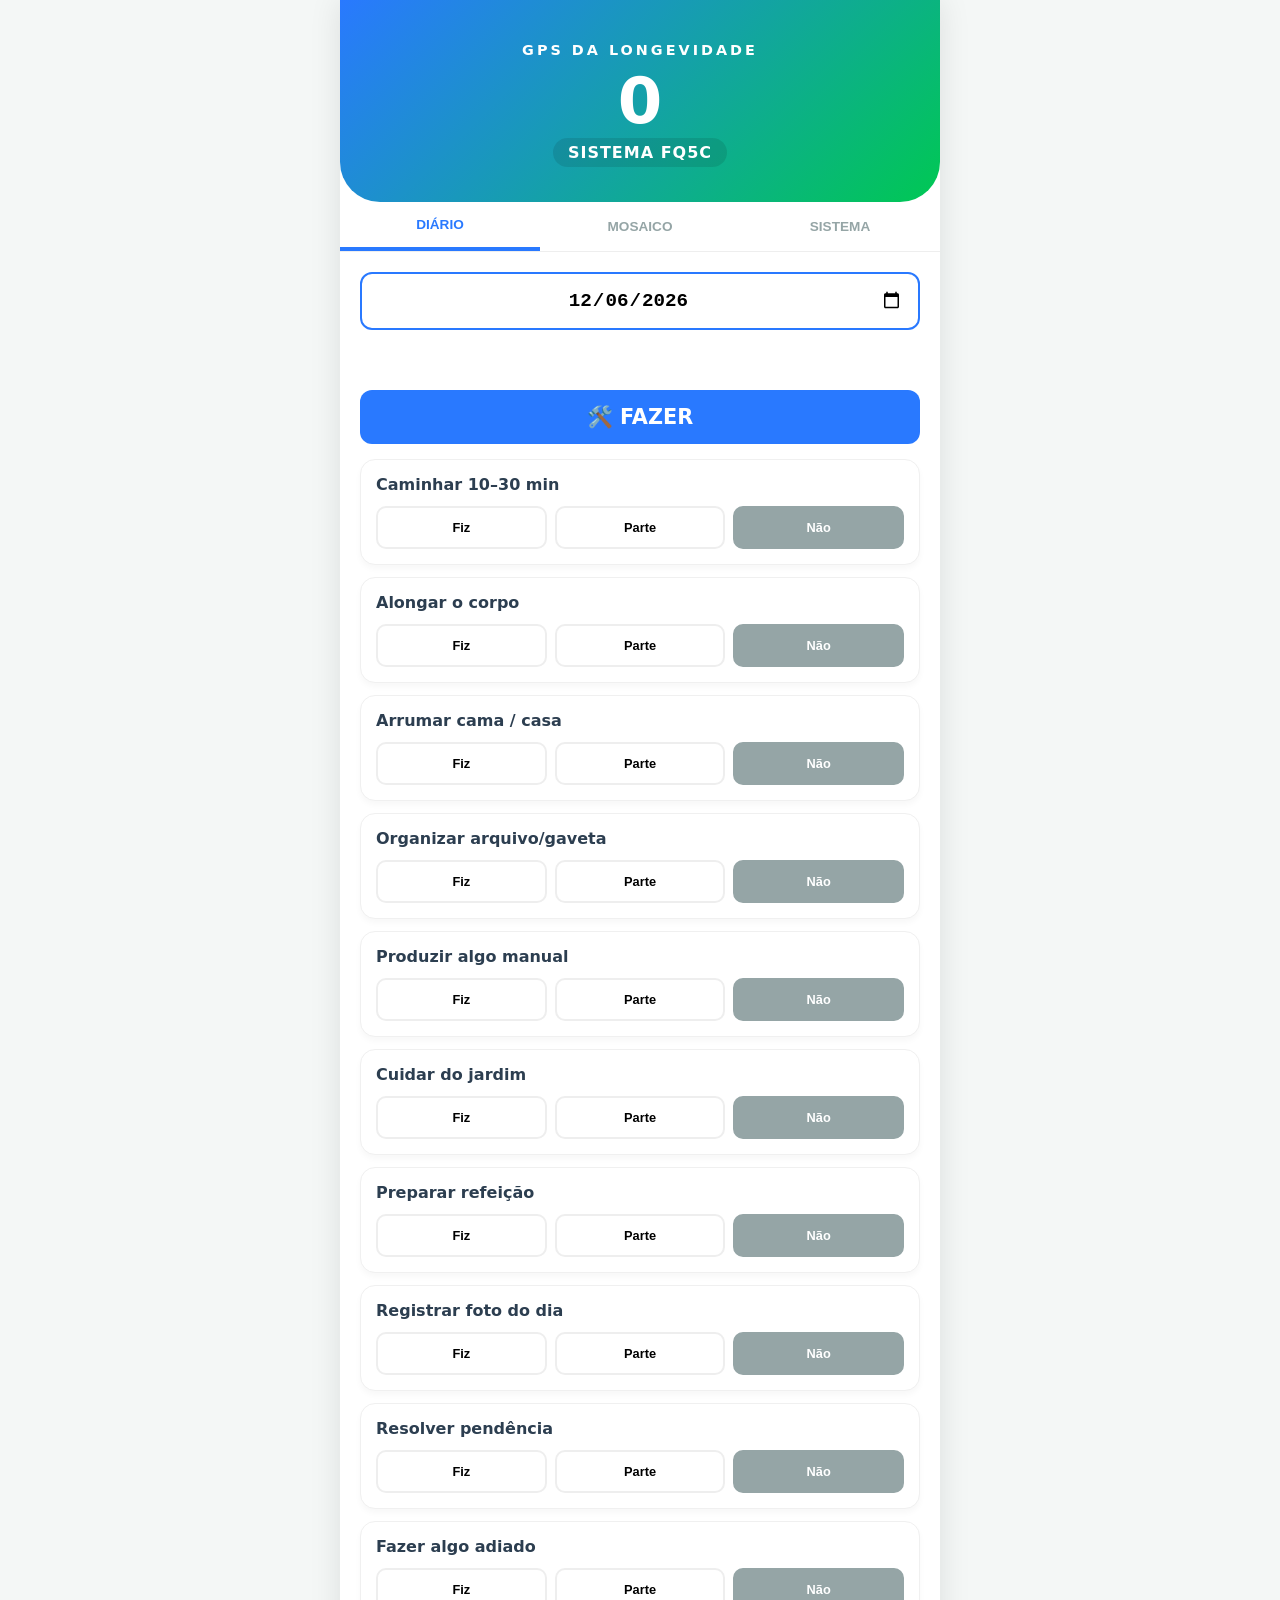
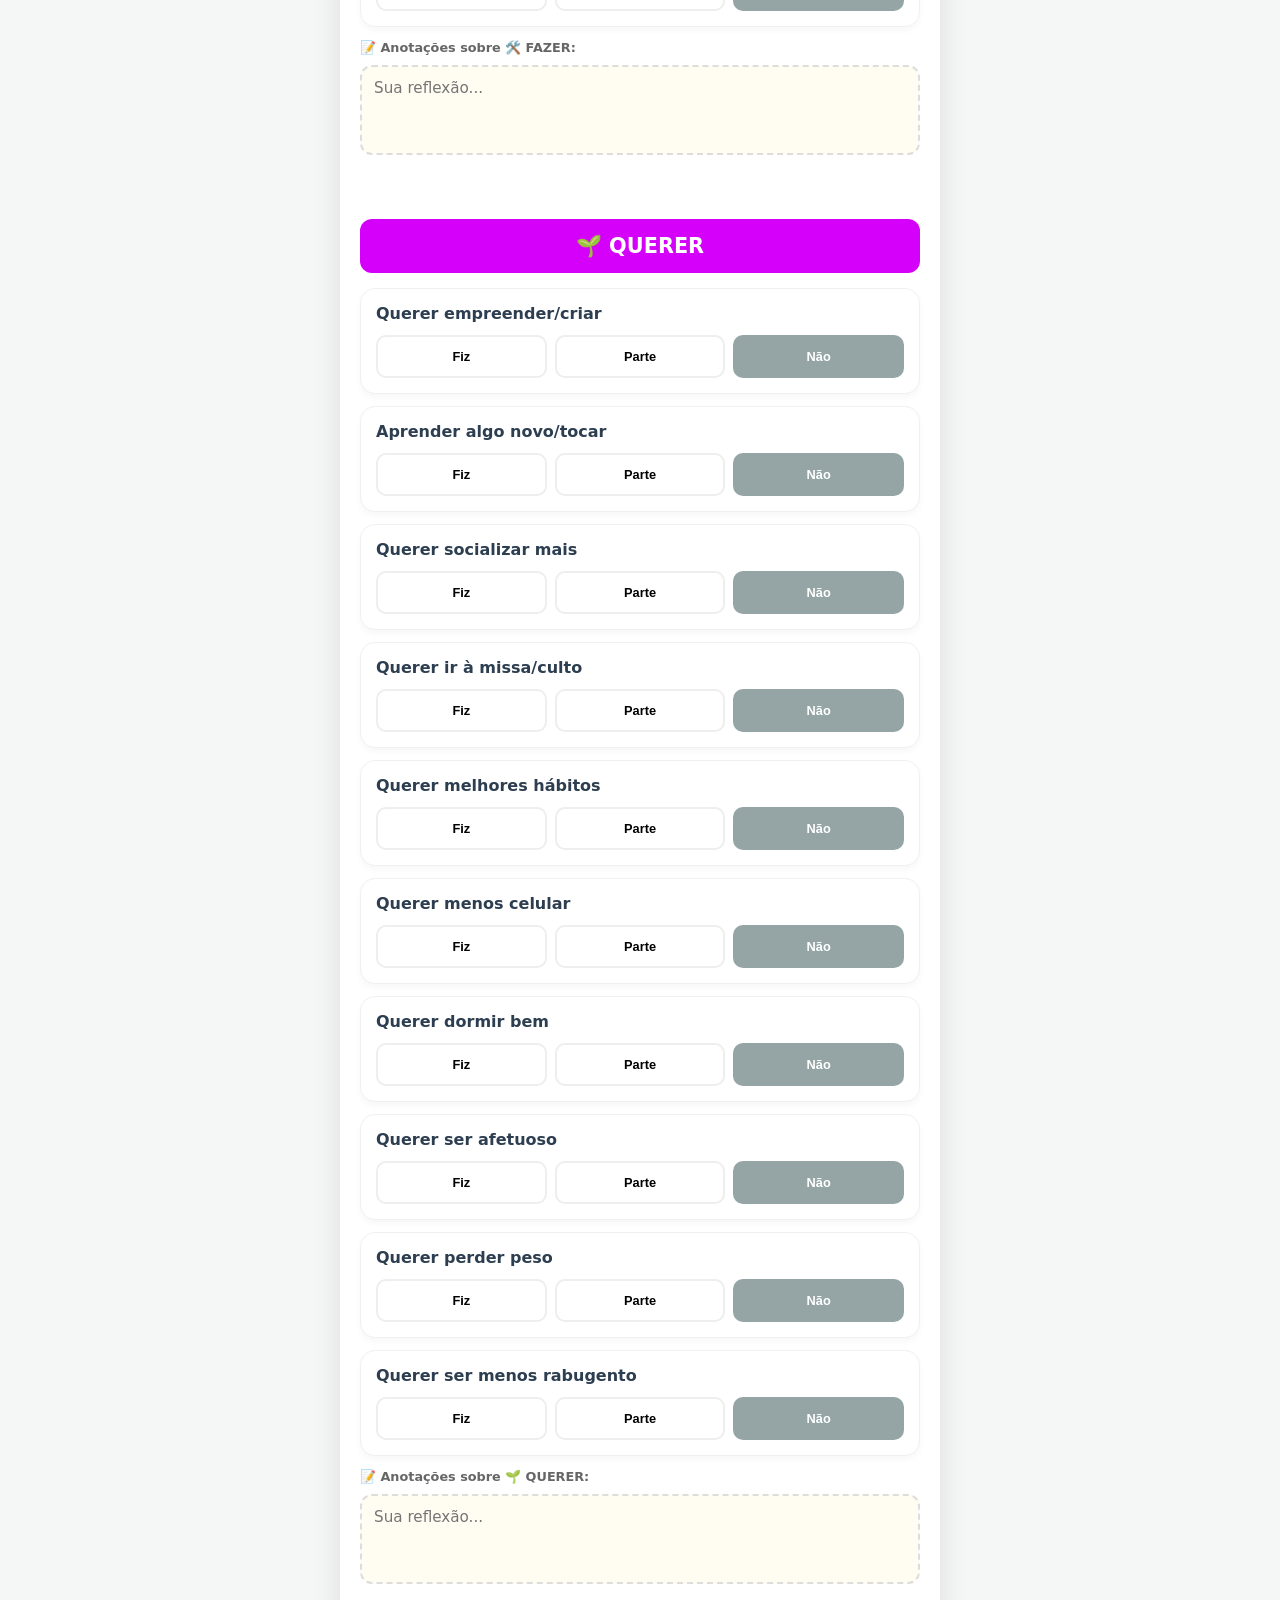
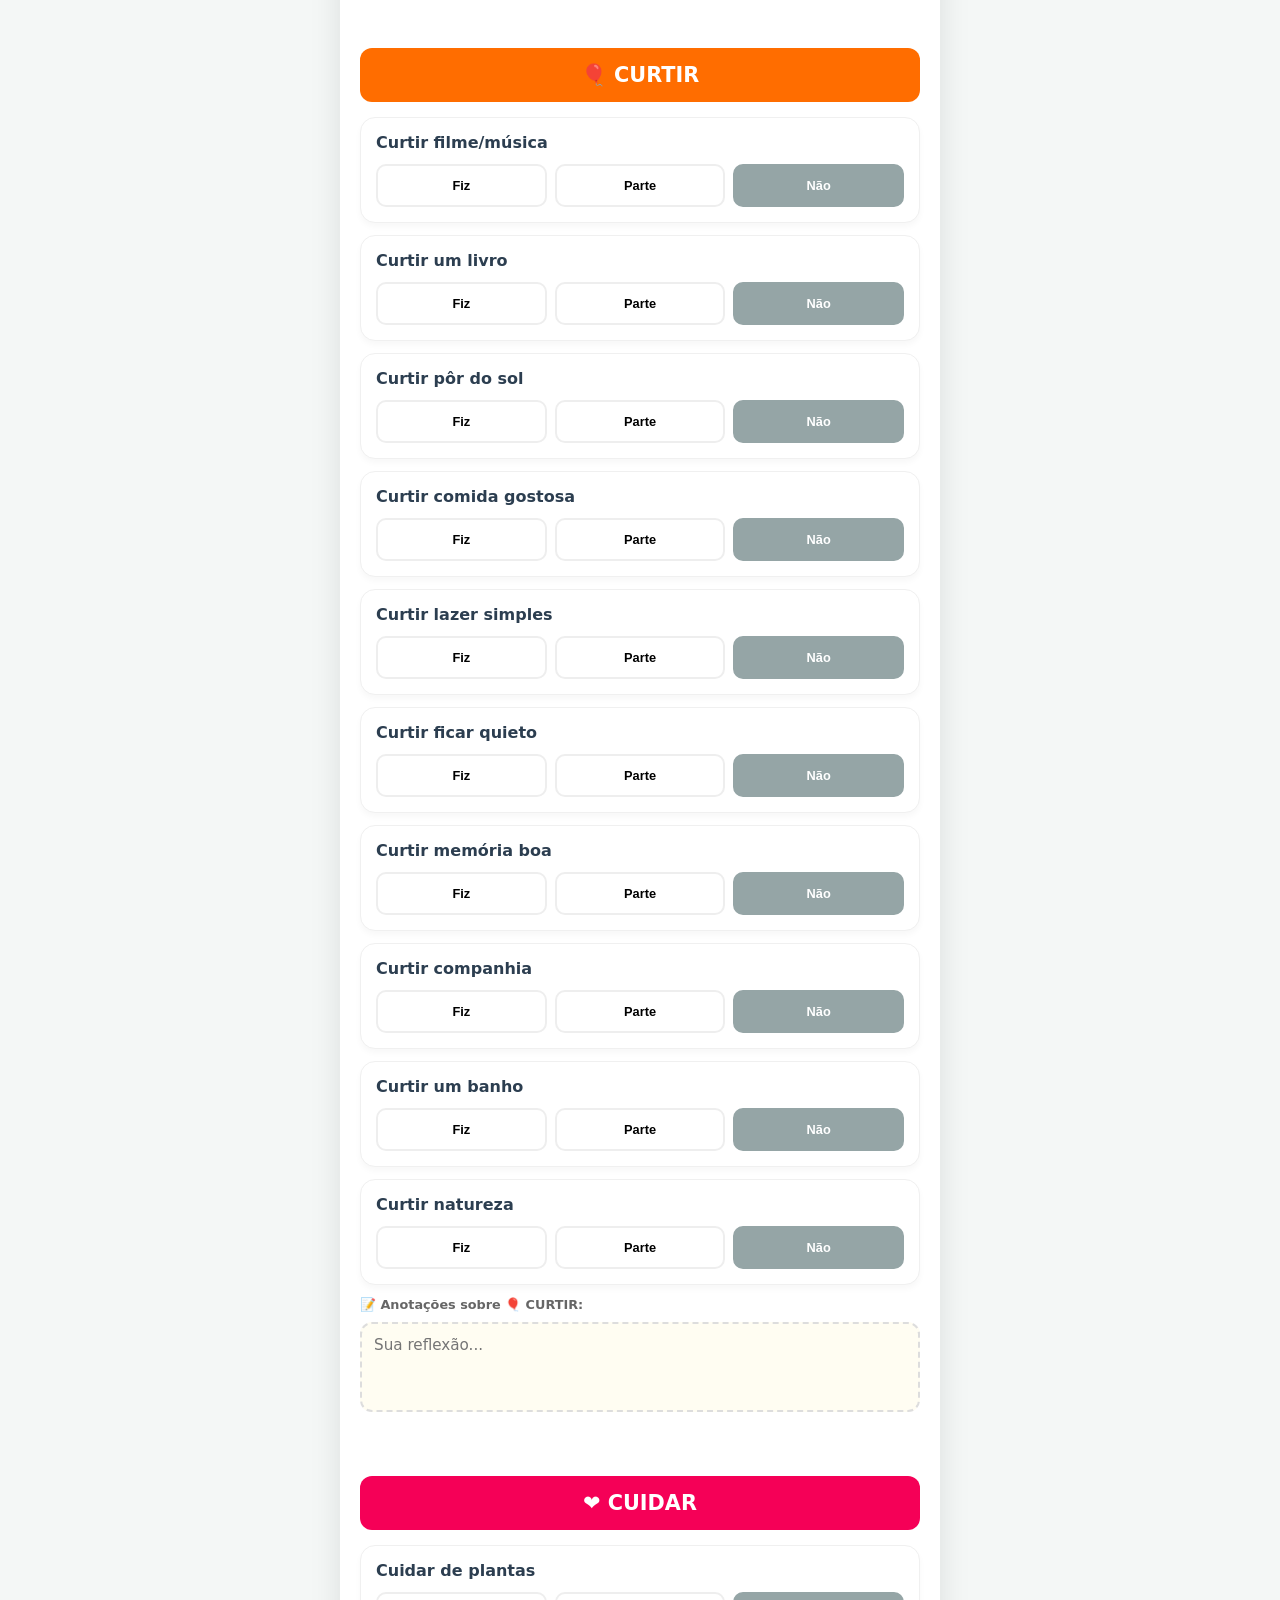
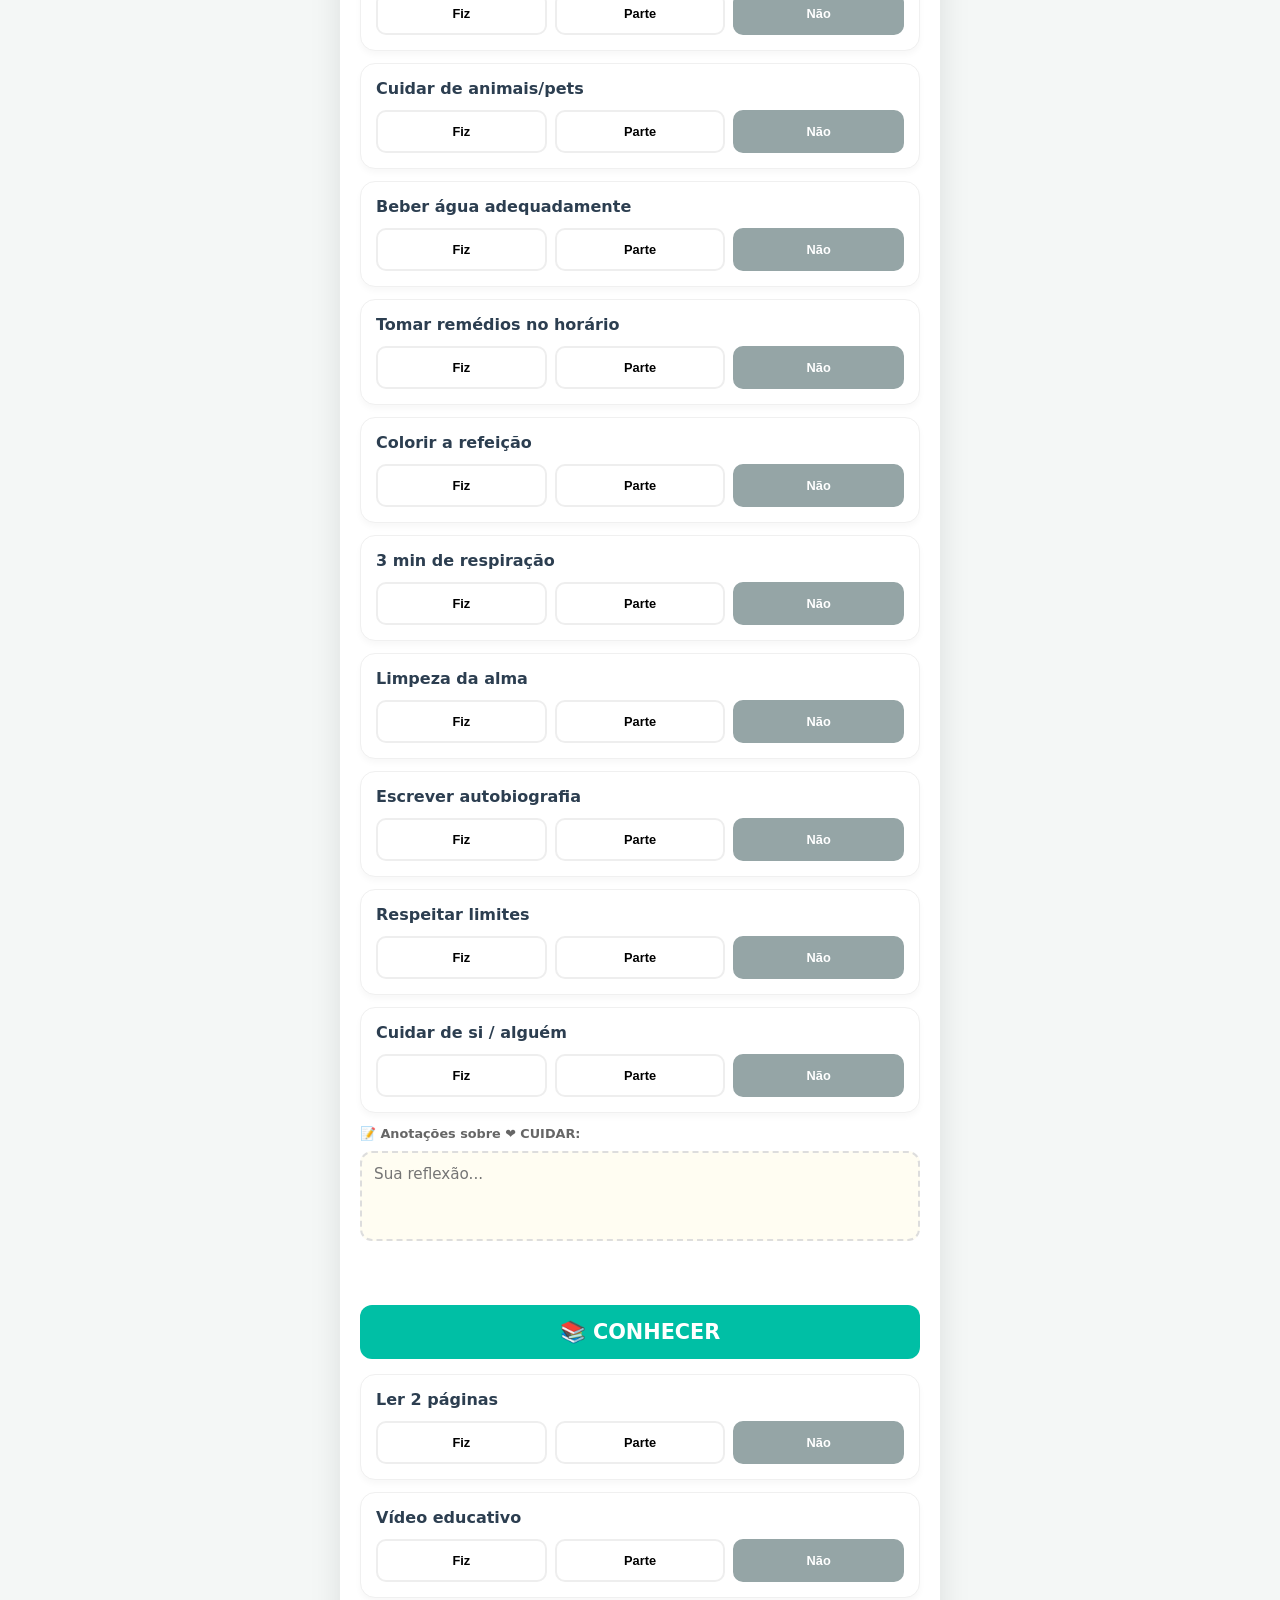
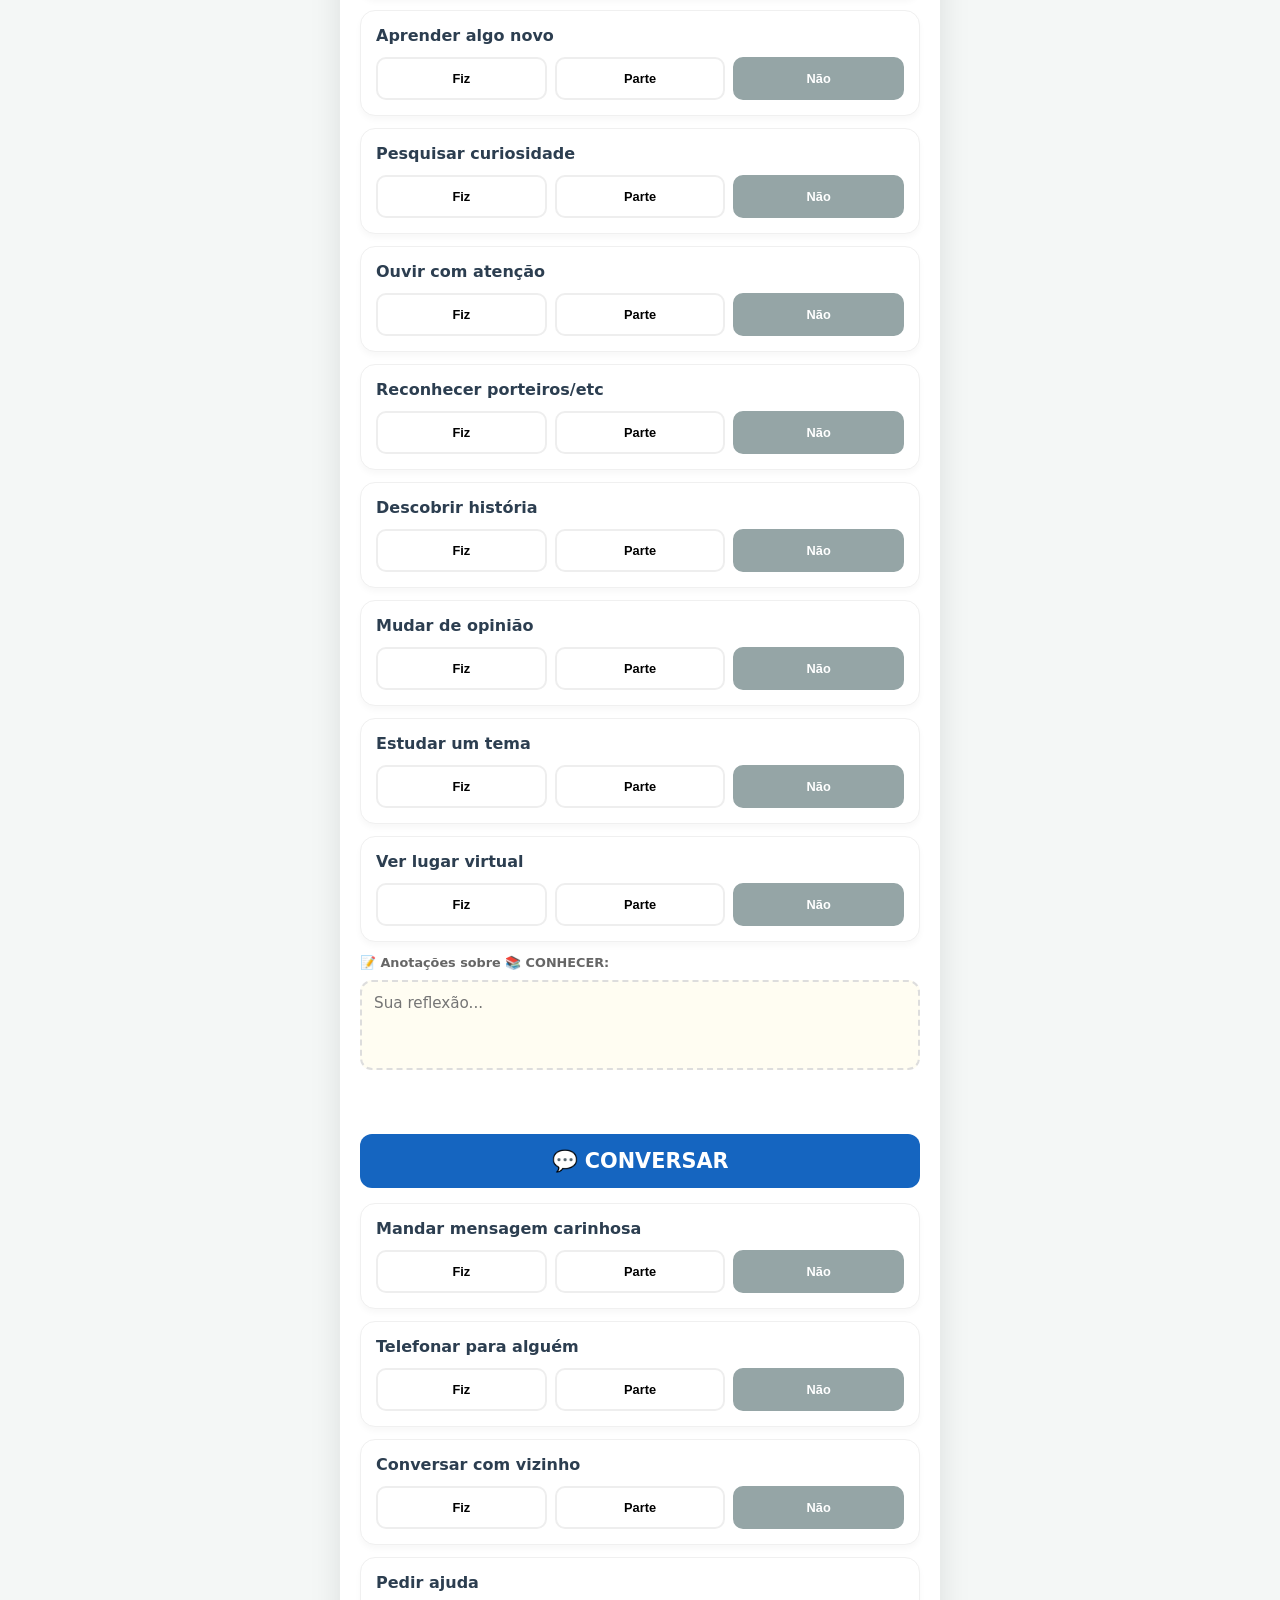
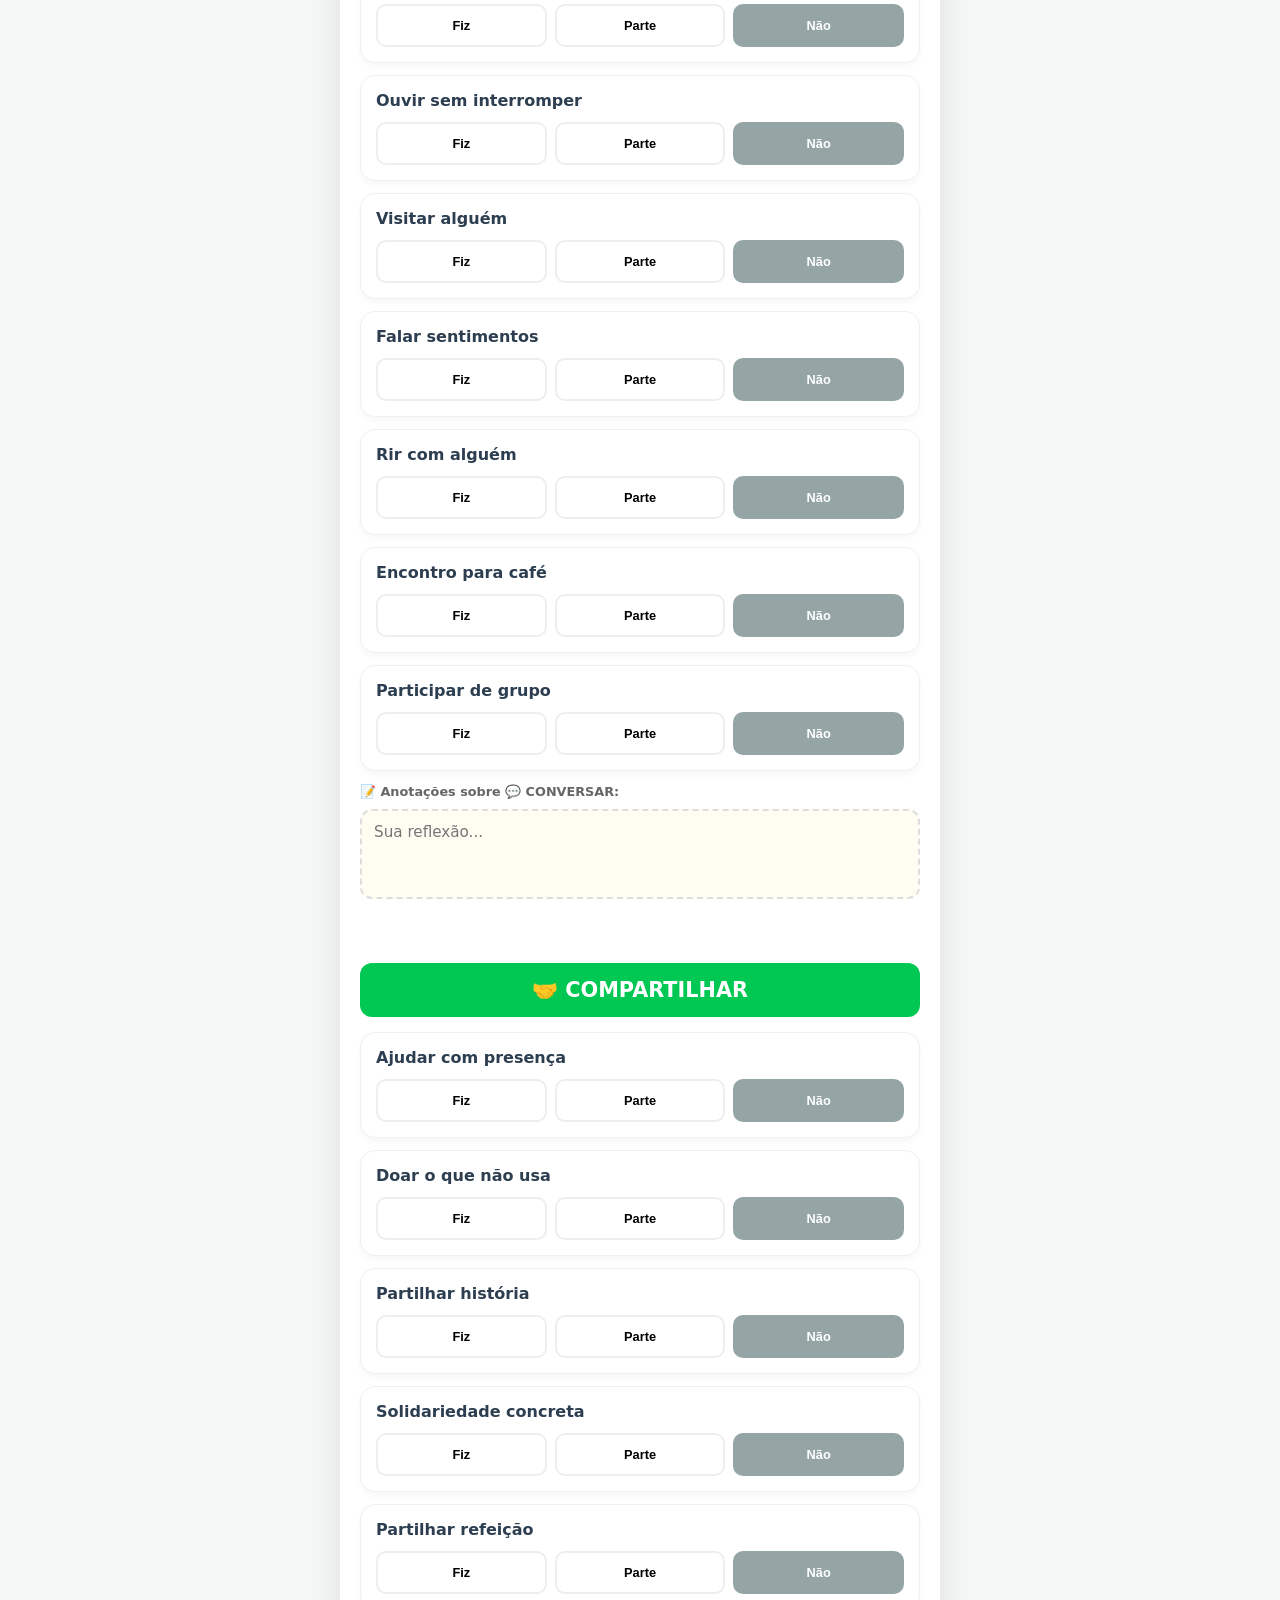
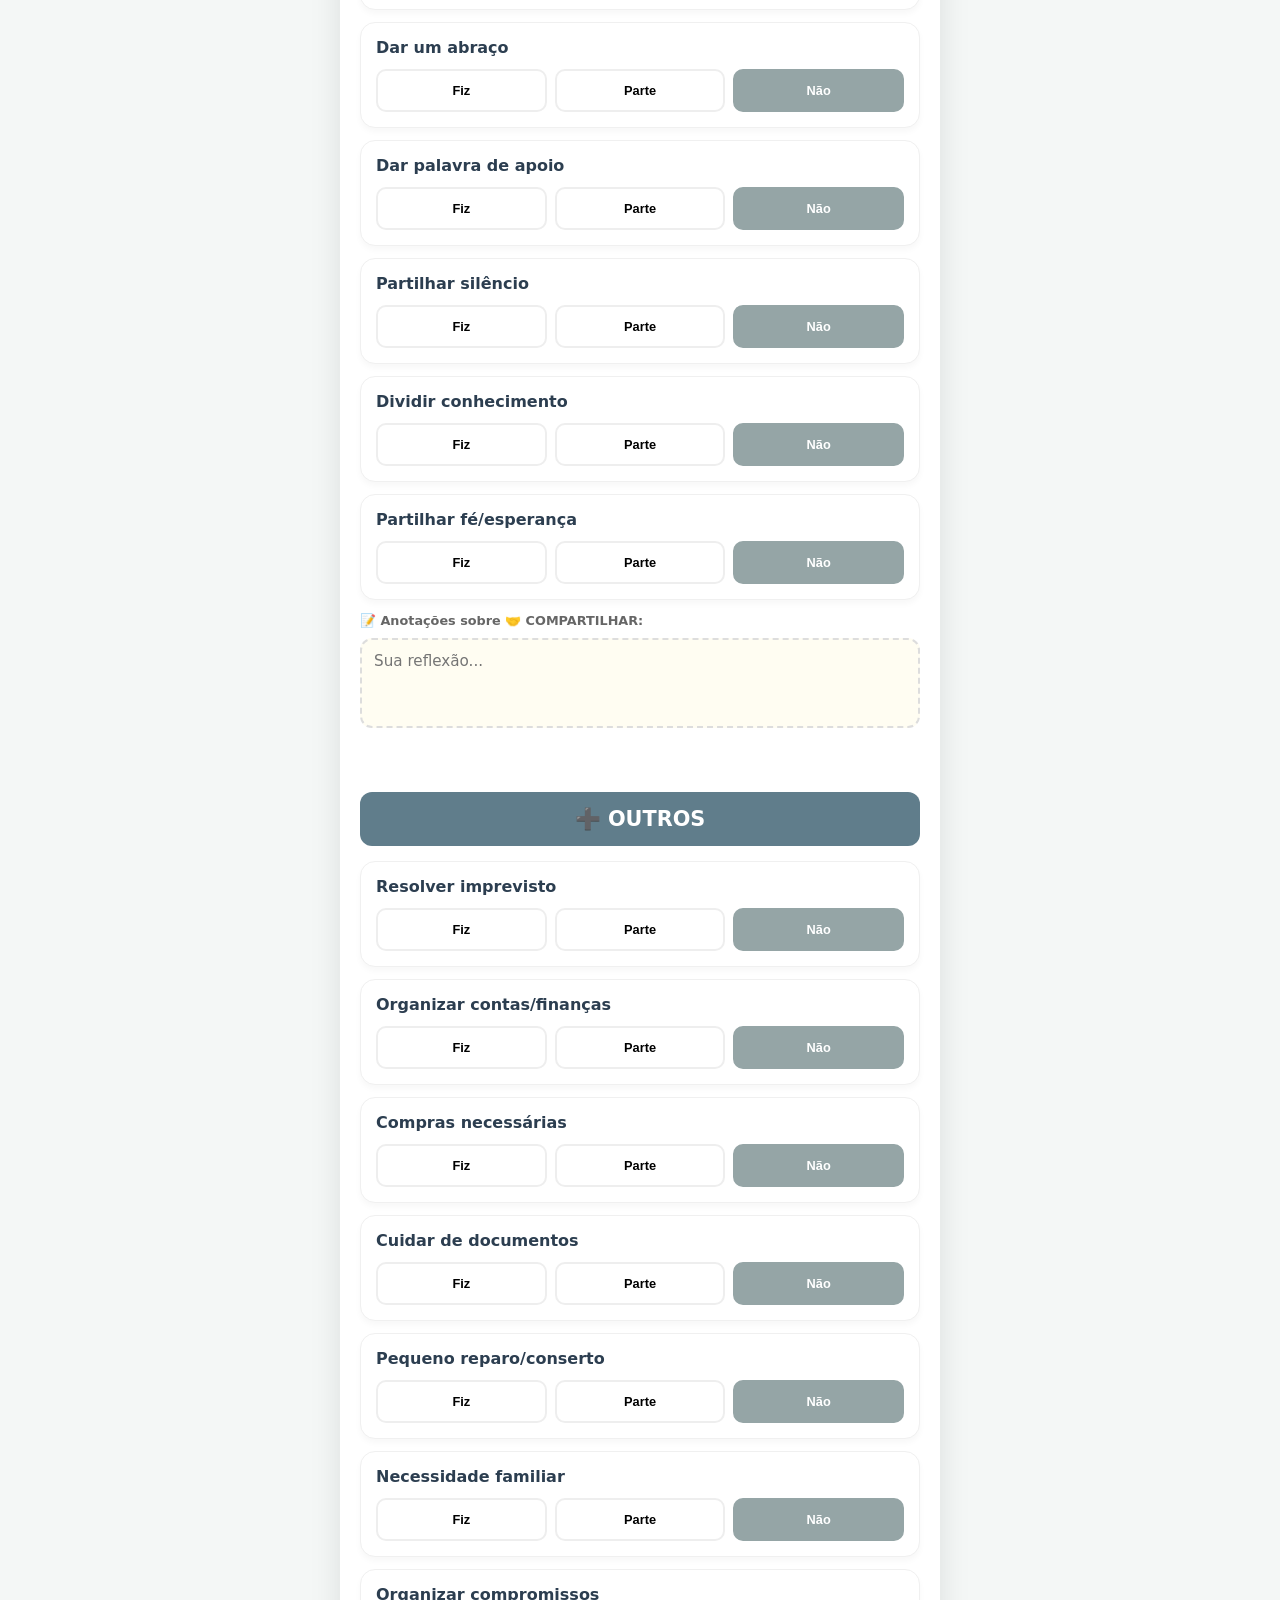
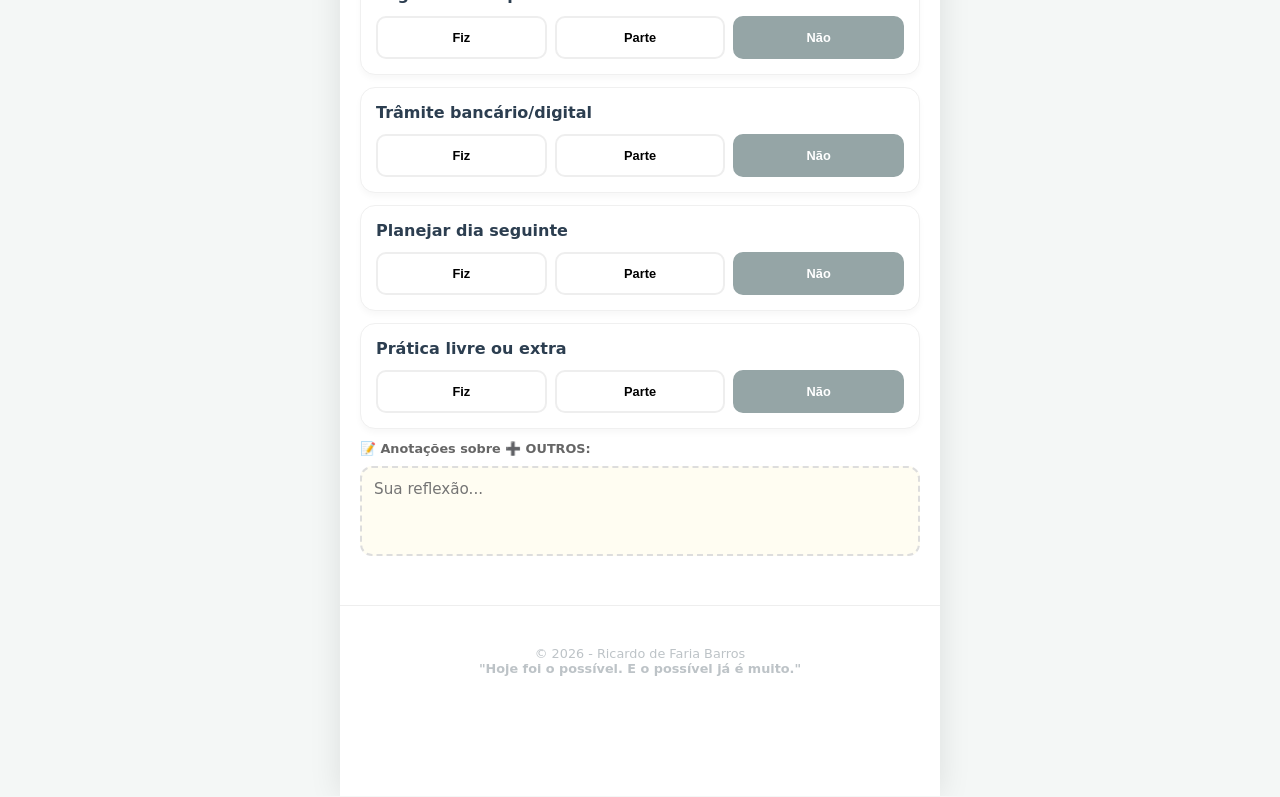
==== commit ccb70b37: "Add files via upload" ====
--- a/index.html
+++ b/index.html
@@ -19,7 +19,7 @@
         .score-display { font-size: 4rem; font-weight: 900; display: block; line-height: 1; margin: 10px 0; }
         .brand { font-size: 0.9rem; letter-spacing: 3px; font-weight: bold; text-transform: uppercase; }
 
-        /* Menu de Navegação */
+        /* Menu */
         .nav { display: flex; background: white; position: sticky; top: 0; z-index: 100; border-bottom: 1px solid #eee; }
         .nav-btn { flex: 1; border: none; background: none; padding: 15px 5px; font-weight: bold; color: #95a5a6; font-size: 0.85rem; cursor: pointer; }
         .nav-btn.active { color: var(--secondary); border-bottom: 4px solid var(--secondary); }
@@ -38,14 +38,10 @@
         .btn-opt.p.active { background: var(--accent); color: white; border-color: var(--accent); }
         .btn-opt.n.active { background: #95a5a6; color: white; border-color: #95a5a6; }
 
-        /* Bloco de Notas por Seção */
-        .notes-box { width: 100%; height: 90px; padding: 15px; border-radius: 12px; border: 2px dashed #ddd; font-family: inherit; font-size: 0.95rem; margin-top: 5px; margin-bottom: 25px; box-sizing: border-box; background: #fffdf2; resize: none; color: #444; }
-
-        .btn-lazer { background: var(--accent); color: #000; border: none; padding: 15px; width: 100%; border-radius: 12px; font-weight: bold; margin-bottom: 20px; font-size: 1rem; cursor: pointer; }
+        /* Blocos de Notas */
+        .notes-box { width: 100%; height: 90px; padding: 12px; border-radius: 12px; border: 2px dashed #ddd; font-family: inherit; font-size: 0.95rem; margin-top: 5px; margin-bottom: 25px; box-sizing: border-box; background: #fffdf2; resize: none; color: #444; }
 
         .footer { text-align: center; padding: 40px; color: #bdc3c7; font-size: 0.8rem; border-top: 1px solid #eee; }
-        .whatsapp-link { display: block; background: #25d366; color: white; text-decoration: none; padding: 15px; border-radius: 12px; font-weight: bold; text-align: center; margin: 20px 0; }
-        
         .hidden { display: none; }
         .mosaico-grid { display: grid; grid-template-columns: repeat(7, 1fr); gap: 5px; }
         .mosaico-day { aspect-ratio: 1; border-radius: 5px; background: #eee; display: flex; align-items: center; justify-content: center; font-size: 0.7rem; font-weight: bold; }
@@ -63,7 +59,7 @@
     <div class="nav">
         <button class="nav-btn active" id="tab-hoje" onclick="changeTab('hoje')">DIÁRIO</button>
         <button class="nav-btn" id="tab-mosaico" onclick="changeTab('mosaico')">MOSAICO</button>
-        <button class="nav-btn" id="tab-info" onclick="changeTab('info')">SISTEMA</button>
+        <button class="nav-btn" id="tab-info" onclick="tab('info')">SISTEMA</button>
     </div>
 
     <div class="content">
@@ -73,16 +69,15 @@
         </div>
 
         <div id="view-mosaico" class="hidden">
-            <h3 style="text-align:center">Histórico de Vitalidade</h3>
+            <h3 style="text-align:center">Seu Mapa de Vitalidade</h3>
             <div class="mosaico-grid" id="mosaico-grid"></div>
         </div>
 
         <div id="view-info" class="hidden">
-            <h2 style="color:var(--secondary)">Sobre o Sistema</h2>
-            <p>O <strong>GPS da Longevidade</strong> utiliza o método <strong>FQ5C</strong> do Psicólogo Ricardo de Faria Barros.</p>
-            <p><strong>Filosofia:</strong> Fazer, Querer + 5 Cs (Curtir, Conhecer, Conversar, Cuidar, Compartilhar) + Gestão da Vida (Outros).</p>
-            <a href="mailto:ricardodefariabarros@gmail.com" class="whatsapp-link" style="background:var(--secondary)">📧 Enviar E-mail</a>
-            <p style="text-align:center; color:#95a5a6">ricardodefariabarros@gmail.com</p>
+            <h2>Sobre o Sistema</h2>
+            <p><strong>Autor:</strong> Psicólogo Ricardo de Faria Barros</p>
+            <p>A Tríade do Envelhecimento Positivo integrada num sistema de 7 verbos (FQ5C).</p>
+            <p>Email: ricardodefariabarros@gmail.com</p>
         </div>
     </div>
 
@@ -93,31 +88,92 @@
 </div>
 
 <script>
-    const storageKey = "GPS_V14_FINAL";
-
+    const storageKey = "GPS_V15_ULTRA";
     const db = {
-        "🛠️ FAZER": { cor: "var(--secondary)", tasks: ["Caminhar 10–30 min", "Alongar o corpo", "Arrumar cama / casa", "Organizar gaveta/arquivo", "Produzir algo manual", "Cuidar do jardim", "Preparar refeição", "Registrar foto do dia", "Resolver pendência", "Fazer algo adiado"] },
-        "🌱 QUERER": { cor: "var(--purple)", tasks: ["Querer empreender/criar", "Querer aprender algo novo", "Querer socializar mais", "Querer melhores hábitos", "Querer sair de casa", "Querer menos celular", "Querer cuidar da saúde", "Querer perder peso", "Querer planejar viagem", "Querer ser afetuoso/menos ácido"] },
-        "🎈 CURTIR": { cor: "var(--orange)", tasks: ["Curtir filme/música", "Curtir um livro", "Curtir pôr do sol", "Curtir comida gostosa", "Curtir lazer simples", "Curtir ficar quieto", "Curtir memória boa", "Curtir companhia", "Curtir um banho", "Curtir natureza"] },
-        "❤️ CUIDAR": { cor: "var(--pink)", tasks: ["Cuidar de plantas", "Cuidar de animais/pets", "Beber água", "Tomar remédios no horário", "Colorir a refeição", "3 min de respiração", "Limpeza da alma", "Escrever autobiografia", "Respeitar limites", "Cuidar de alguém"] },
-        "📚 CONHECER": { cor: "var(--teal)", tasks: ["Ler 2 páginas", "Vídeo educativo", "Aprender algo novo", "Pesquisar curiosidade", "Ouvir com atenção", "Reconhecer porteiros/entregadores", "Descobrir história", "Mudar de opinião", "Estudar um tema", "Ver lugar virtual"] },
-        "💬 CONVERSAR": { cor: "var(--blue)", tasks: ["Mandar mensagem carinhosa", "Telefonar para alguém", "Conversar com vizinho", "Pedir ajuda", "Ouvir sem interromper", "Visitar alguém", "Falar sentimentos", "Rir com alguém", "Encontro para café", "Participar de grupo"] },
-        "🤝 COMPARTILHAR": { cor: "var(--green)", tasks: ["Ajudar com presença", "Doar o que não usa", "Partilhar história", "Solidariedade concreta", "Partilhar refeição", "Dar um abraço", "Dar palavra de apoio", "Partilhar silêncio", "Dividir conhecimento", "Partilhar fé/esperança"] },
-        "➕ OUTROS": { cor: "var(--gray)", tasks: ["Resolver imprevisto", "Organizar contas/finanças", "Compras necessárias", "Cuidar de documentos", "Pequeno reparo/conserto", "Necessidade familiar", "Organizar compromissos", "Trâmite bancário/digital", "Planejar dia seguinte", "Prática livre ou extra"] }
+        "🛠️ FAZER": { cor: "#2979ff", tasks: ["Caminhar 10–30 min", "Alongar o corpo", "Arrumar cama / casa", "Organizar arquivo/gaveta", "Produzir algo manual", "Cuidar do jardim", "Preparar refeição", "Registrar foto do dia", "Resolver pendência", "Fazer algo adiado"] },
+        "🌱 QUERER": { cor: "#d500f9", tasks: ["Querer empreender/criar", "Aprender algo novo/tocar", "Querer socializar mais", "Querer ir à missa/culto", "Querer melhores hábitos", "Querer menos celular", "Querer dormir bem", "Querer ser afetuoso", "Querer perder peso", "Querer ser menos rabugento"] },
+        "🎈 CURTIR": { cor: "#ff6d00", tasks: ["Curtir filme/música", "Curtir um livro", "Curtir pôr do sol", "Curtir comida gostosa", "Curtir lazer simples", "Curtir ficar quieto", "Curtir memória boa", "Curtir companhia", "Curtir um banho", "Curtir natureza"] },
+        "❤️ CUIDAR": { cor: "#f50057", tasks: ["Cuidar de plantas", "Cuidar de animais/pets", "Beber água adequadamente", "Tomar remédios no horário", "Colorir a refeição", "3 min de respiração", "Limpeza da alma", "Escrever autobiografia", "Respeitar limites", "Cuidar de si / alguém"] },
+        "📚 CONHECER": { cor: "#00bfa5", tasks: ["Ler 2 páginas", "Vídeo educativo", "Aprender algo novo", "Pesquisar curiosidade", "Ouvir com atenção", "Reconhecer porteiros/etc", "Descobrir história", "Mudar de opinião", "Estudar um tema", "Ver lugar virtual"] },
+        "💬 CONVERSAR": { cor: "#1565c0", tasks: ["Mandar mensagem carinhosa", "Telefonar para alguém", "Conversar com vizinho", "Pedir ajuda", "Ouvir sem interromper", "Visitar alguém", "Falar sentimentos", "Rir com alguém", "Encontro para café", "Participar de grupo"] },
+        "🤝 COMPARTILHAR": { cor: "#00c853", tasks: ["Ajudar com presença", "Doar o que não usa", "Partilhar história", "Solidariedade concreta", "Partilhar refeição", "Dar um abraço", "Dar palavra de apoio", "Partilhar silêncio", "Dividir conhecimento", "Partilhar fé/esperança"] },
+        "➕ OUTROS": { cor: "#607d8b", tasks: ["Resolver imprevisto", "Organizar contas/finanças", "Compras necessárias", "Cuidar de documentos", "Pequeno reparo/conserto", "Necessidade familiar", "Organizar compromissos", "Trâmite bancário/digital", "Planejar dia seguinte", "Prática livre ou extra"] }
     };
 
     function render() {
-        const data = document.getElementById('dataSel').value;
-        const container = document.getElementById('lista-corpo');
-        container.innerHTML = '';
+        try {
+            const dataInput = document.getElementById('dataSel');
+            if (!dataInput) return;
+            const data = dataInput.value;
+            const container = document.getElementById('lista-corpo');
+            if (!container) return;
+            
+            let html = '';
+            for (let verbo in db) {
+                html += `<div class="verbo-header" style="background:${db[verbo].cor}">${verbo}</div>`;
+                db[verbo].tasks.forEach(t => {
+                    const safeId = t.replace(/[^a-z0-9]/gi, '').substring(0, 15);
+                    const id = `${storageKey}_${data}_${safeId}`;
+                    const val = localStorage.getItem(id) || 'n';
+                    html += `<div class="task-card"><span class="task-title">${t}</span><div class="btn-group">
+                        <button class="btn-opt f ${val==='f'?'active':''}" onclick="salvar('${id}','f')">Fiz</button>
+                        <button class="btn-opt p ${val==='p'?'active':''}" onclick="salvar('${id}','p')">Parte</button>
+                        <button class="btn-opt n ${val==='n'?'active':''}" onclick="salvar('${id}','n')">Não</button>
+                    </div></div>`;
+                });
+                const safeV = verbo.replace(/[^a-z0-9]/gi, '').substring(0, 5);
+                const noteId = `note_v15_${data}_${safeV}`;
+                const noteVal = localStorage.getItem(noteId) || '';
+                html += `<p style="font-size:0.8rem; font-weight:bold; margin-bottom:5px; color:#666;">📝 Anotações sobre ${verbo}:</p>
+                <textarea class="notes-box" id="${noteId}" oninput="salvarNota('${noteId}')" placeholder="Sua reflexão...">${noteVal}</textarea>`;
+            }
+            container.innerHTML = html;
+            calc();
+        } catch (e) { console.error("Erro no render:", e); }
+    }
 
-        for (let verbo in db) {
-            container.innerHTML += `<div class="verbo-header" style="background:${db[verbo].cor}">${verbo}</div>`;
-            
-            if (verbo.includes("CURTIR")) {
-                container.innerHTML += `<button class="btn-lazer" onclick="sorteio()">🎲 SORTEIO DO LAZER</button>`;
+    function salvar(id, val) { localStorage.setItem(id, val); render(); }
+    function salvarNota(id) { localStorage.setItem(id, document.getElementById(id).value); }
+
+    function calc() {
+        let total = 0;
+        for (let i = 0; i < localStorage.length; i++) {
+            const k = localStorage.key(i);
+            if (k && k.startsWith(storageKey)) {
+                const v = localStorage.getItem(k);
+                total += (v === 'f' ? 10 : v === 'p' ? 5 : 0);
             }
+        }
+        document.getElementById('total-pts').innerText = total;
+    }
 
-            db[verbo].tasks.forEach(t => {
-                const id = `${storageKey}_${data}_${t.substring(0,10).replace(/\s+/g, '')}`;
-                const val+    function changeTab(v) {
+        ['view-hoje', 'view-mosaico', 'view-info'].forEach(id => document.getElementById(id).classList.add('hidden'));
+        document.getElementById('view-' + v).classList.remove('hidden');
+        document.querySelectorAll('.nav-btn').forEach(b => b.classList.remove('active'));
+        document.getElementById('tab-' + (v === 'info' ? 'info' : v)).classList.add('active');
+        if(v === 'mosaico') renderMosaico();
+    }
+
+    function renderMosaico() {
+        const grid = document.getElementById('mosaico-grid');
+        grid.innerHTML = '';
+        const hoje = new Date();
+        const dias = new Date(hoje.getFullYear(), hoje.getMonth() + 1, 0).getDate();
+        for (let d = 1; d <= dias; d++) {
+            const box = document.createElement('div');
+            box.className = 'mosaico-day';
+            box.innerText = d;
+            grid.appendChild(box);
+        }
+    }
+
+    document.addEventListener('DOMContentLoaded', () => {
+        const dataInput = document.getElementById('dataSel');
+        dataInput.value = new Date().toISOString().split('T')[0];
+        dataInput.addEventListener('change', render);
+        render();
+    });
+</script>
+</body>
+</html>
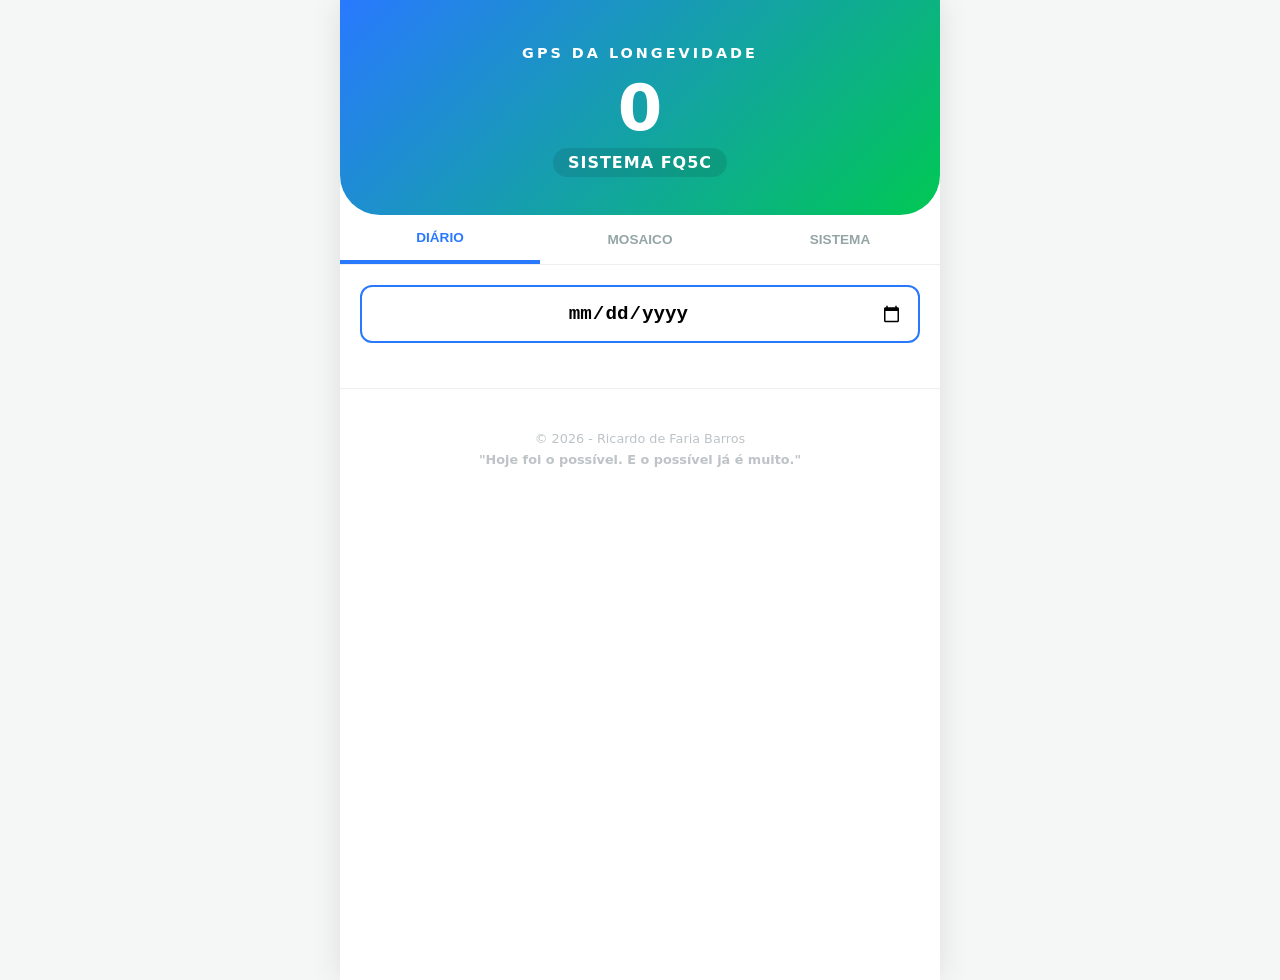
==== commit 7f3fa587: "Add files via upload" ====
--- a/index.html
+++ b/index.html
@@ -11,7 +11,7 @@
             --gray: #607d8b; --bg: #f4f7f6; --white: #ffffff;
         }
 
-        body { font-family: 'Segoe UI', system-ui, sans-serif; background: var(--bg); color: #2c3e50; margin: 0; padding: 0; }
+        body { font-family: 'Segoe UI', system-ui, sans-serif; background: var(--bg); color: #2c3e50; margin: 0; padding: 0; line-height: 1.6; }
         .container { max-width: 600px; margin: auto; min-height: 100vh; background: var(--white); padding-bottom: 80px; box-shadow: 0 0 30px rgba(0,0,0,0.1); }
 
         /* Cabeçalho */
@@ -41,6 +41,11 @@
         /* Blocos de Notas */
         .notes-box { width: 100%; height: 90px; padding: 12px; border-radius: 12px; border: 2px dashed #ddd; font-family: inherit; font-size: 0.95rem; margin-top: 5px; margin-bottom: 25px; box-sizing: border-box; background: #fffdf2; resize: none; color: #444; }
 
+        /* Aba Sistema - Manifesto */
+        .manifesto-section { padding: 5px; text-align: justify; }
+        .manifesto-card { border-left: 5px solid var(--secondary); background: #f9f9f9; padding: 15px; border-radius: 10px; margin-bottom: 20px; }
+        .manifesto-card strong { color: var(--secondary); display: block; font-size: 1.1rem; margin-bottom: 5px; }
+
         .footer { text-align: center; padding: 40px; color: #bdc3c7; font-size: 0.8rem; border-top: 1px solid #eee; }
         .hidden { display: none; }
         .mosaico-grid { display: grid; grid-template-columns: repeat(7, 1fr); gap: 5px; }
@@ -59,7 +64,7 @@
     <div class="nav">
         <button class="nav-btn active" id="tab-hoje" onclick="changeTab('hoje')">DIÁRIO</button>
         <button class="nav-btn" id="tab-mosaico" onclick="changeTab('mosaico')">MOSAICO</button>
-        <button class="nav-btn" id="tab-info" onclick="tab('info')">SISTEMA</button>
+        <button class="nav-btn" id="tab-info" onclick="changeTab('info')">SISTEMA</button>
     </div>
 
     <div class="content">
@@ -74,10 +79,23 @@
         </div>
 
         <div id="view-info" class="hidden">
-            <h2>Sobre o Sistema</h2>
-            <p><strong>Autor:</strong> Psicólogo Ricardo de Faria Barros</p>
-            <p>A Tríade do Envelhecimento Positivo integrada num sistema de 7 verbos (FQ5C).</p>
-            <p>Email: ricardodefariabarros@gmail.com</p>
+            <div class="manifesto-section">
+                <h2 style="text-align:center; color: var(--secondary);">O Manifesto FQ5C</h2>
+                <p>Idealizado pelo <strong>Psicólogo Ricardo de Faria Barros</strong>, este sistema é um guia para uma vida plena em todas as suas fases.</p>
+                
+                <div class="manifesto-card"><strong>🛠️ FAZER: Agência do Movimento</strong>O antídoto contra a inércia. Pequenas ações lembram ao cérebro que somos agentes da nossa própria história.</div>
+                <div class="manifesto-card"><strong>🌱 QUERER: Combustível do Propósito</strong>Viver sem desejar é apenas durar. Este verbo resgata o propósito e mantém o fogo interior aceso.</div>
+                <div class="manifesto-card"><strong>🎈 CURTIR: Direito ao Prazer</strong>Um imperativo de saúde mental. Curtir o lazer sem culpa regula o bem-estar e traz resiliência.</div>
+                <div class="manifesto-card"><strong>📚 CONHECER: Juventude da Mente</strong>A curiosidade mantém o cérebro jovem. Aprender sobre o mundo e o próximo exercita a neuroplasticidade.</div>
+                <div class="manifesto-card"><strong>💬 CONVERSAR: Terapia do Vínculo</strong>O diálogo multiplica alegrias. É através da troca que mantemos nossa identidade social viva.</div>
+                <div class="manifesto-card"><strong>❤️ CUIDAR: Manutenção do Templo</strong>Cuidar do físico e da memória (autobiografia) nos conecta com o ciclo da vida e com o afeto.</div>
+                <div class="manifesto-card"><strong>🤝 COMPARTILHAR: Transcendência</strong>Sair de si para oferecer afeto transforma experiência individual em sabedoria coletiva.</div>
+
+                <div style="background: #e3f2fd; padding: 15px; border-radius: 12px; text-align: center; border: 1px solid var(--secondary);">
+                    <strong>Ricardo de Faria Barros</strong><br>
+                    <a href="mailto:ricardodefariabarros@gmail.com" style="text-decoration:none; color:var(--secondary); font-weight:bold;">ricardodefariabarros@gmail.com</a>
+                </div>
+            </div>
         </div>
     </div>
 
@@ -88,92 +106,6 @@
 </div>
 
 <script>
-    const storageKey = "GPS_V15_ULTRA";
+    const storageKey = "GPS_V16_MANIFESTO";
     const db = {
-        "🛠️ FAZER": { cor: "#2979ff", tasks: ["Caminhar 10–30 min", "Alongar o corpo", "Arrumar cama / casa", "Organizar arquivo/gaveta", "Produzir algo manual", "Cuidar do jardim", "Preparar refeição", "Registrar foto do dia", "Resolver pendência", "Fazer algo adiado"] },
-        "🌱 QUERER": { cor: "#d500f9", tasks: ["Querer empreender/criar", "Aprender algo novo/tocar", "Querer socializar mais", "Querer ir à missa/culto", "Querer melhores hábitos", "Querer menos celular", "Querer dormir bem", "Querer ser afetuoso", "Querer perder peso", "Querer ser menos rabugento"] },
-        "🎈 CURTIR": { cor: "#ff6d00", tasks: ["Curtir filme/música", "Curtir um livro", "Curtir pôr do sol", "Curtir comida gostosa", "Curtir lazer simples", "Curtir ficar quieto", "Curtir memória boa", "Curtir companhia", "Curtir um banho", "Curtir natureza"] },
-        "❤️ CUIDAR": { cor: "#f50057", tasks: ["Cuidar de plantas", "Cuidar de animais/pets", "Beber água adequadamente", "Tomar remédios no horário", "Colorir a refeição", "3 min de respiração", "Limpeza da alma", "Escrever autobiografia", "Respeitar limites", "Cuidar de si / alguém"] },
-        "📚 CONHECER": { cor: "#00bfa5", tasks: ["Ler 2 páginas", "Vídeo educativo", "Aprender algo novo", "Pesquisar curiosidade", "Ouvir com atenção", "Reconhecer porteiros/etc", "Descobrir história", "Mudar de opinião", "Estudar um tema", "Ver lugar virtual"] },
-        "💬 CONVERSAR": { cor: "#1565c0", tasks: ["Mandar mensagem carinhosa", "Telefonar para alguém", "Conversar com vizinho", "Pedir ajuda", "Ouvir sem interromper", "Visitar alguém", "Falar sentimentos", "Rir com alguém", "Encontro para café", "Participar de grupo"] },
-        "🤝 COMPARTILHAR": { cor: "#00c853", tasks: ["Ajudar com presença", "Doar o que não usa", "Partilhar história", "Solidariedade concreta", "Partilhar refeição", "Dar um abraço", "Dar palavra de apoio", "Partilhar silêncio", "Dividir conhecimento", "Partilhar fé/esperança"] },
-        "➕ OUTROS": { cor: "#607d8b", tasks: ["Resolver imprevisto", "Organizar contas/finanças", "Compras necessárias", "Cuidar de documentos", "Pequeno reparo/conserto", "Necessidade familiar", "Organizar compromissos", "Trâmite bancário/digital", "Planejar dia seguinte", "Prática livre ou extra"] }
-    };
-
-    function render() {
-        try {
-            const dataInput = document.getElementById('dataSel');
-            if (!dataInput) return;
-            const data = dataInput.value;
-            const container = document.getElementById('lista-corpo');
-            if (!container) return;
-            
-            let html = '';
-            for (let verbo in db) {
-                html += `<div class="verbo-header" style="background:${db[verbo].cor}">${verbo}</div>`;
-                db[verbo].tasks.forEach(t => {
-                    const safeId = t.replace(/[^a-z0-9]/gi, '').substring(0, 15);
-                    const id = `${storageKey}_${data}_${safeId}`;
-                    const val = localStorage.getItem(id) || 'n';
-                    html += `<div class="task-card"><span class="task-title">${t}</span><div class="btn-group">
-                        <button class="btn-opt f ${val==='f'?'active':''}" onclick="salvar('${id}','f')">Fiz</button>
-                        <button class="btn-opt p ${val==='p'?'active':''}" onclick="salvar('${id}','p')">Parte</button>
-                        <button class="btn-opt n ${val==='n'?'active':''}" onclick="salvar('${id}','n')">Não</button>
-                    </div></div>`;
-                });
-                const safeV = verbo.replace(/[^a-z0-9]/gi, '').substring(0, 5);
-                const noteId = `note_v15_${data}_${safeV}`;
-                const noteVal = localStorage.getItem(noteId) || '';
-                html += `<p style="font-size:0.8rem; font-weight:bold; margin-bottom:5px; color:#666;">📝 Anotações sobre ${verbo}:</p>
-                <textarea class="notes-box" id="${noteId}" oninput="salvarNota('${noteId}')" placeholder="Sua reflexão...">${noteVal}</textarea>`;
-            }
-            container.innerHTML = html;
-            calc();
-        } catch (e) { console.error("Erro no render:", e); }
-    }
-
-    function salvar(id, val) { localStorage.setItem(id, val); render(); }
-    function salvarNota(id) { localStorage.setItem(id, document.getElementById(id).value); }
-
-    function calc() {
-        let total = 0;
-        for (let i = 0; i < localStorage.length; i++) {
-            const k = localStorage.key(i);
-            if (k && k.startsWith(storageKey)) {
-                const v = localStorage.getItem(k);
-                total += (v === 'f' ? 10 : v === 'p' ? 5 : 0);
-            }
-        }
-        document.getElementById('total-pts').innerText = total;
-    }
-
-    function changeTab(v) {
-        ['view-hoje', 'view-mosaico', 'view-info'].forEach(id => document.getElementById(id).classList.add('hidden'));
-        document.getElementById('view-' + v).classList.remove('hidden');
-        document.querySelectorAll('.nav-btn').forEach(b => b.classList.remove('active'));
-        document.getElementById('tab-' + (v === 'info' ? 'info' : v)).classList.add('active');
-        if(v === 'mosaico') renderMosaico();
-    }
-
-    function renderMosaico() {
-        const grid = document.getElementById('mosaico-grid');
-        grid.innerHTML = '';
-        const hoje = new Date();
-        const dias = new Date(hoje.getFullYear(), hoje.getMonth() + 1, 0).getDate();
-        for (let d = 1; d <= dias; d++) {
-            const box = document.createElement('div');
-            box.className = 'mosaico-day';
-            box.innerText = d;
-            grid.appendChild(box);
-        }
-    }
-
-    document.addEventListener('DOMContentLoaded', () => {
-        const dataInput = document.getElementById('dataSel');
-        dataInput.value = new Date().toISOString().split('T')[0];
-        dataInput.addEventListener('change', render);
-        render();
-    });
-</script>
-</body>
-</html>+        "🛠️ FAZER":
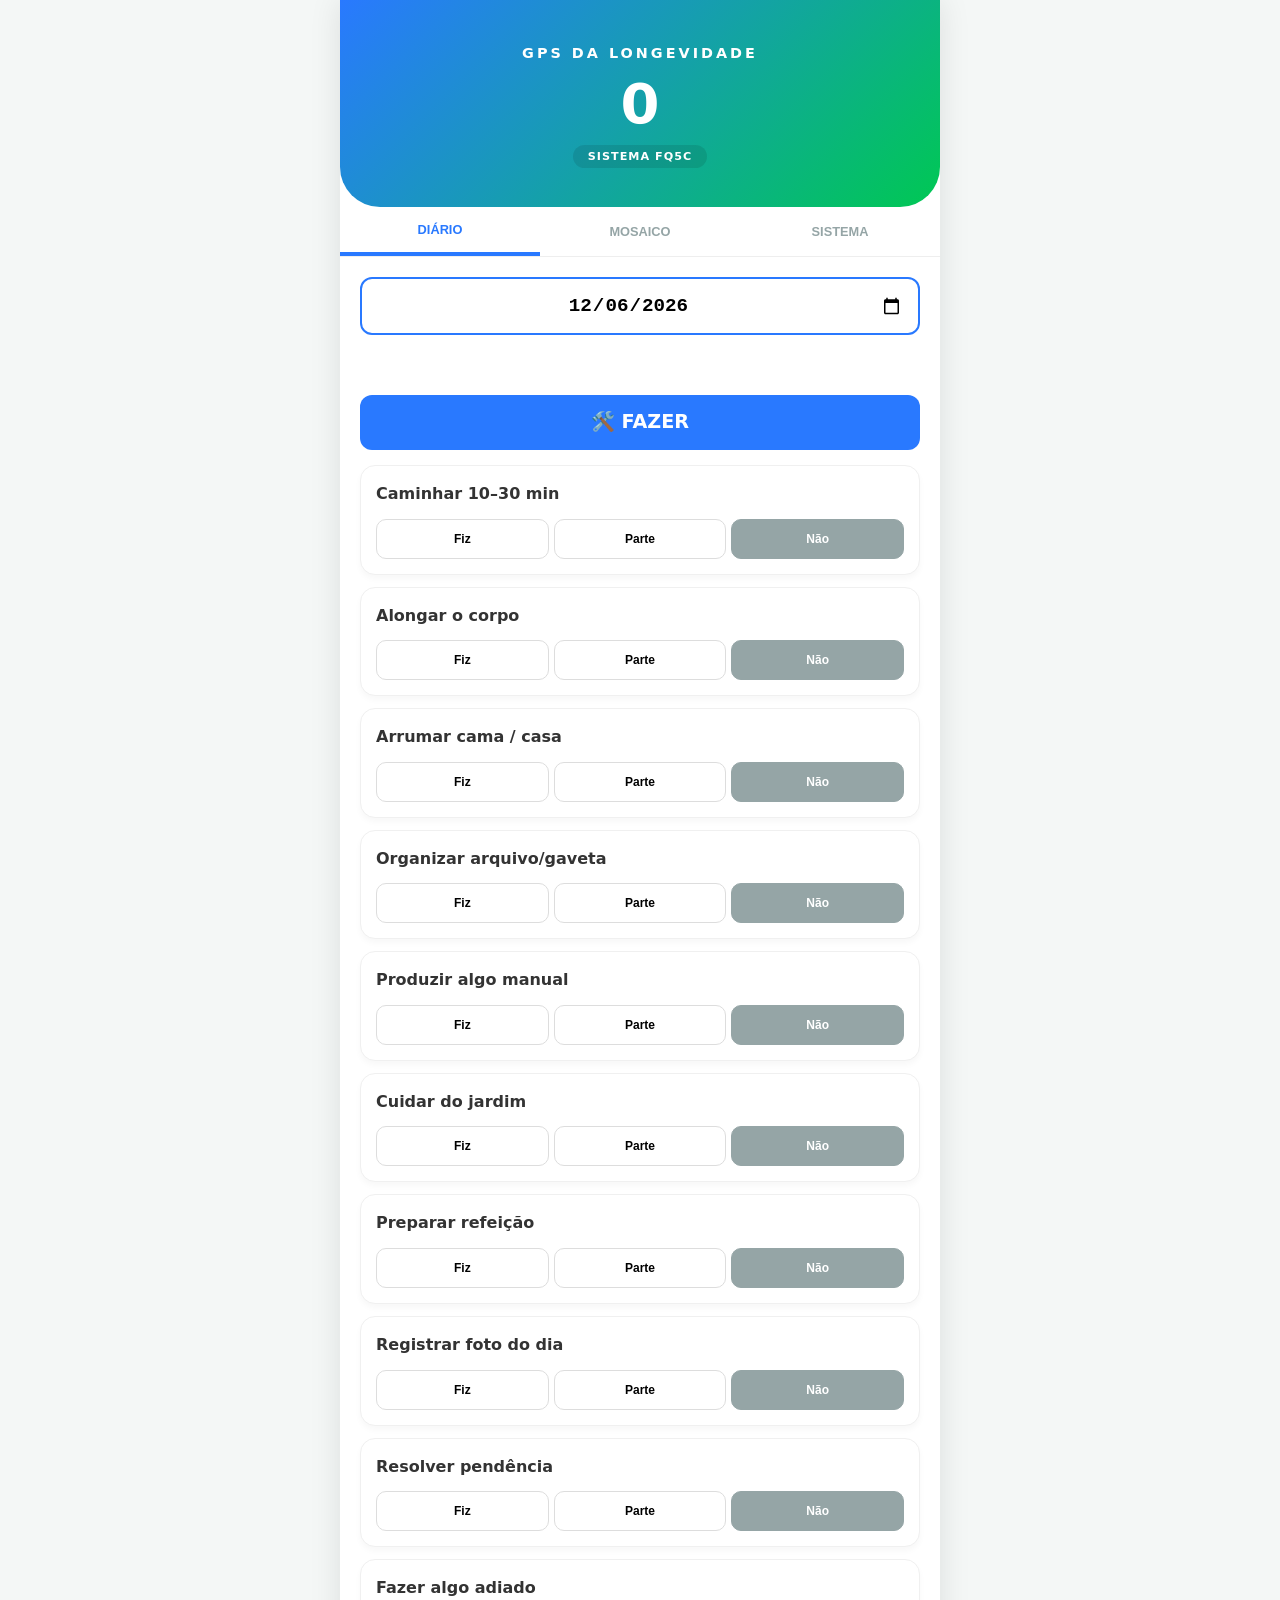
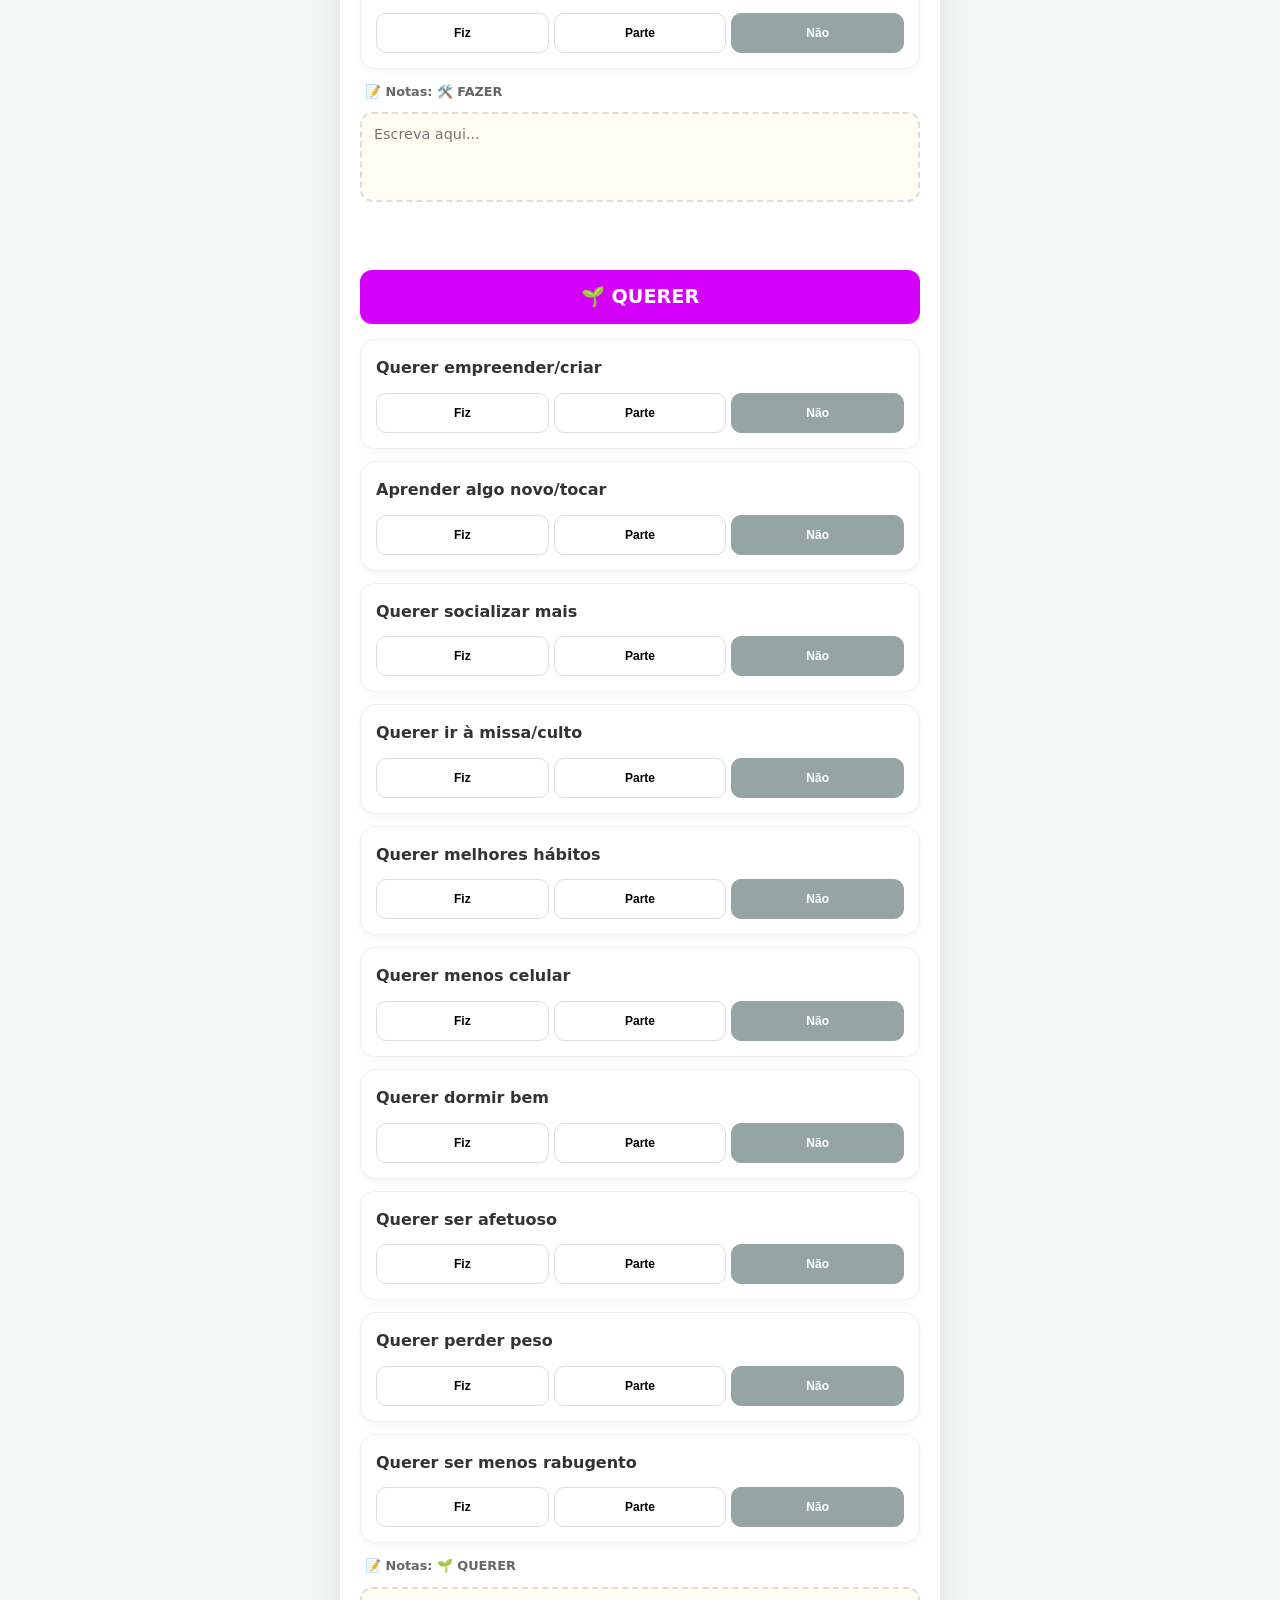
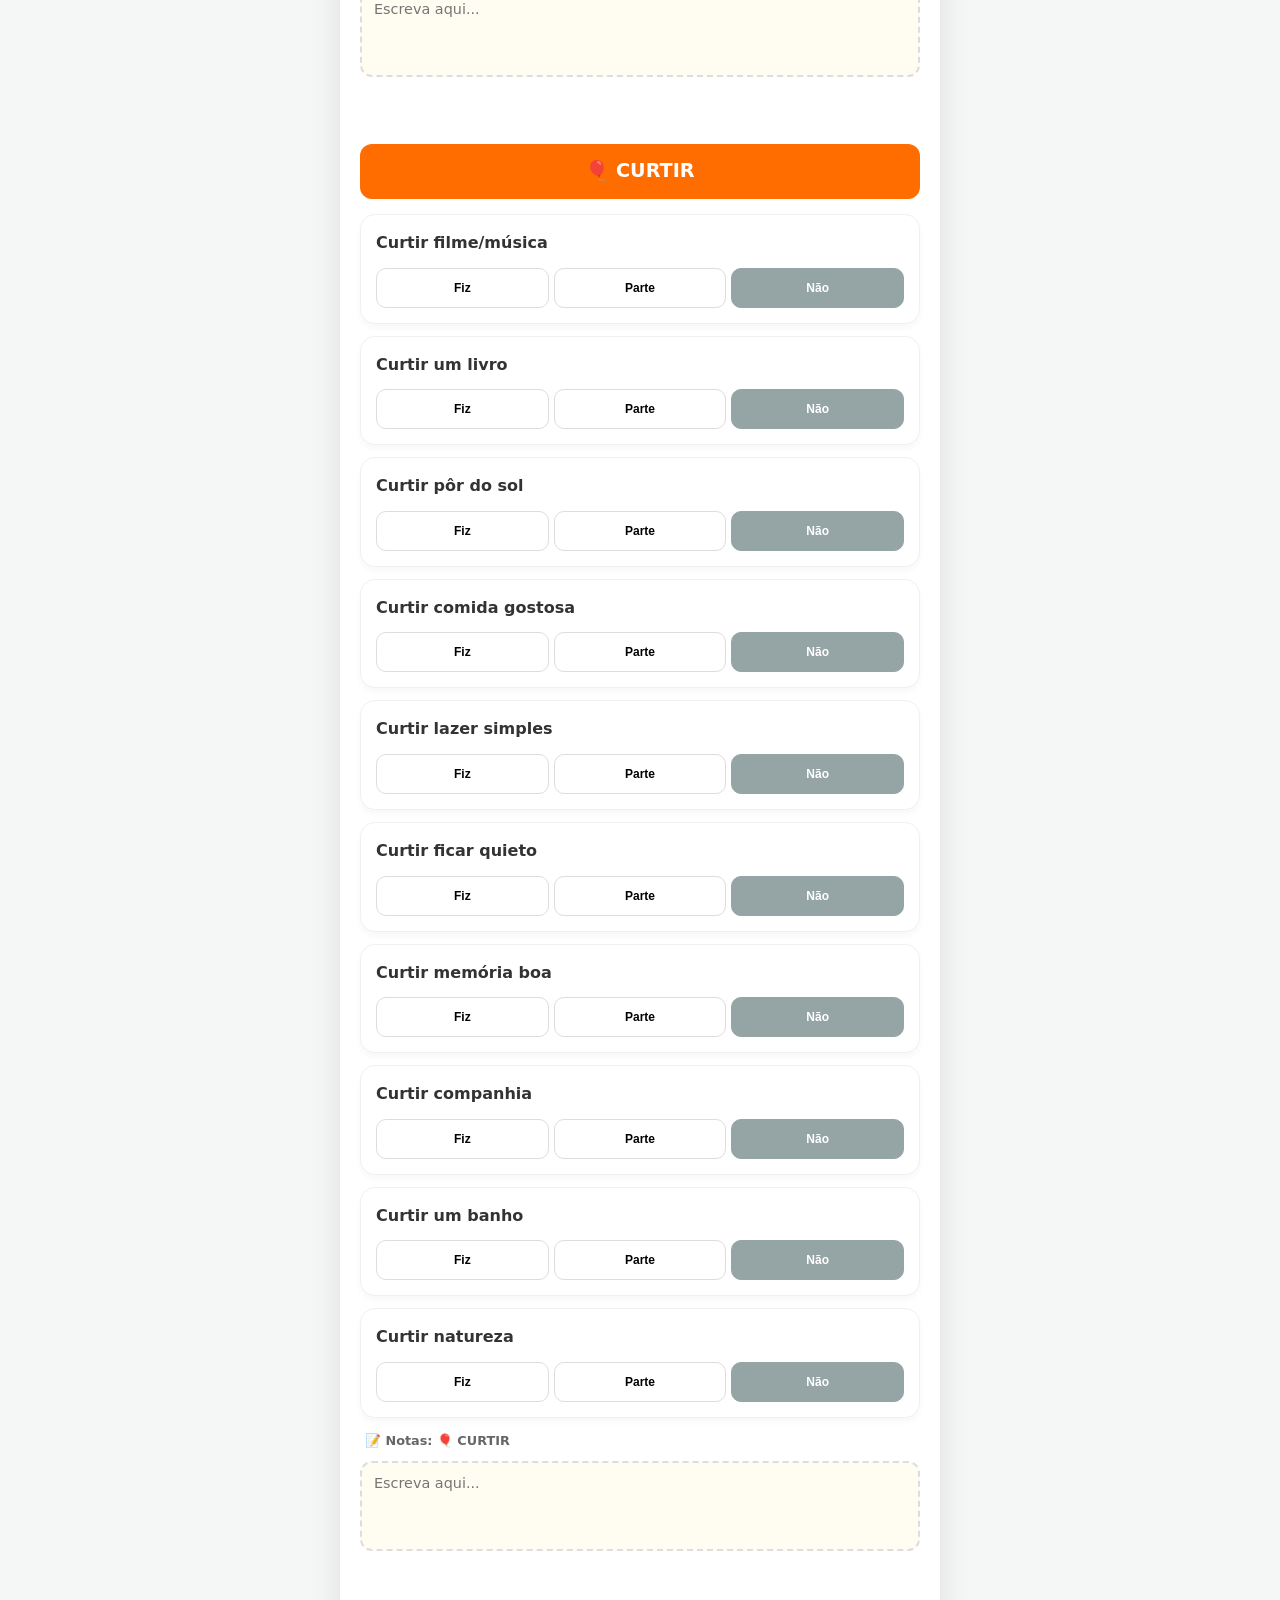
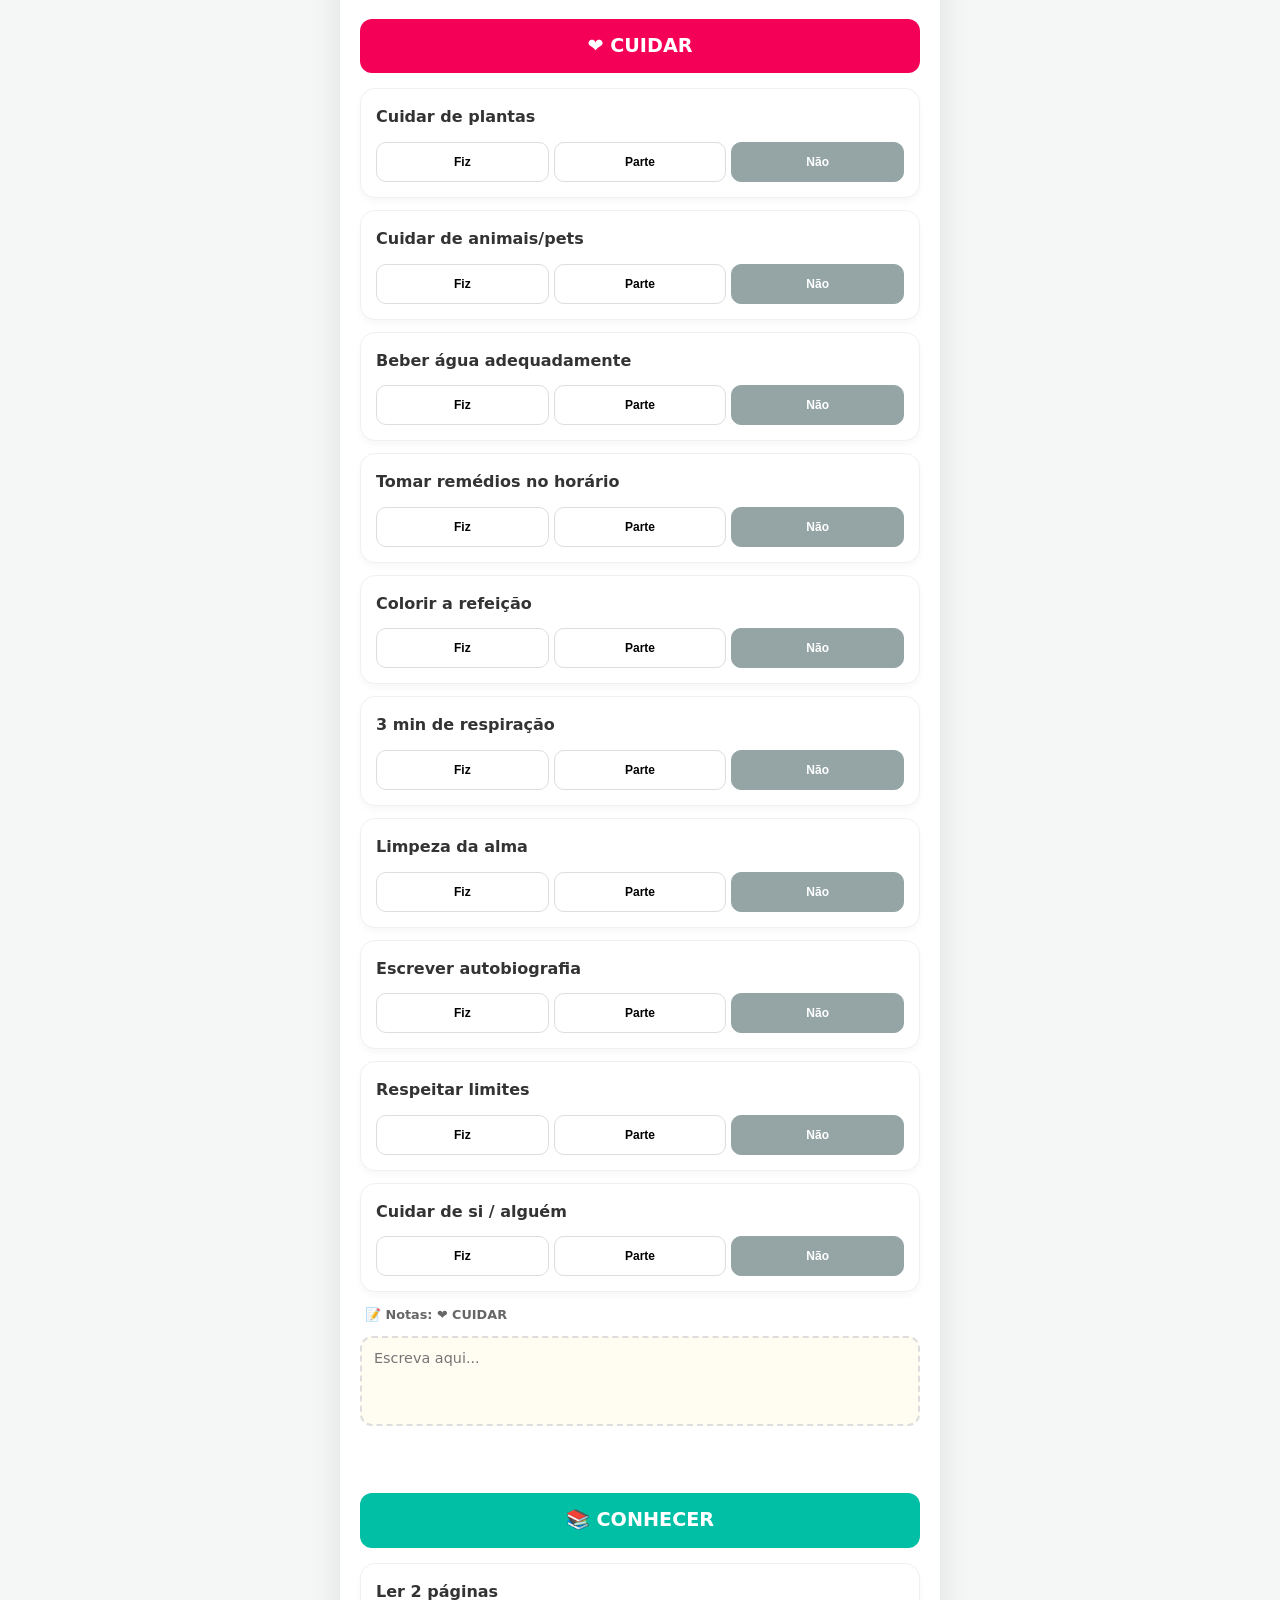
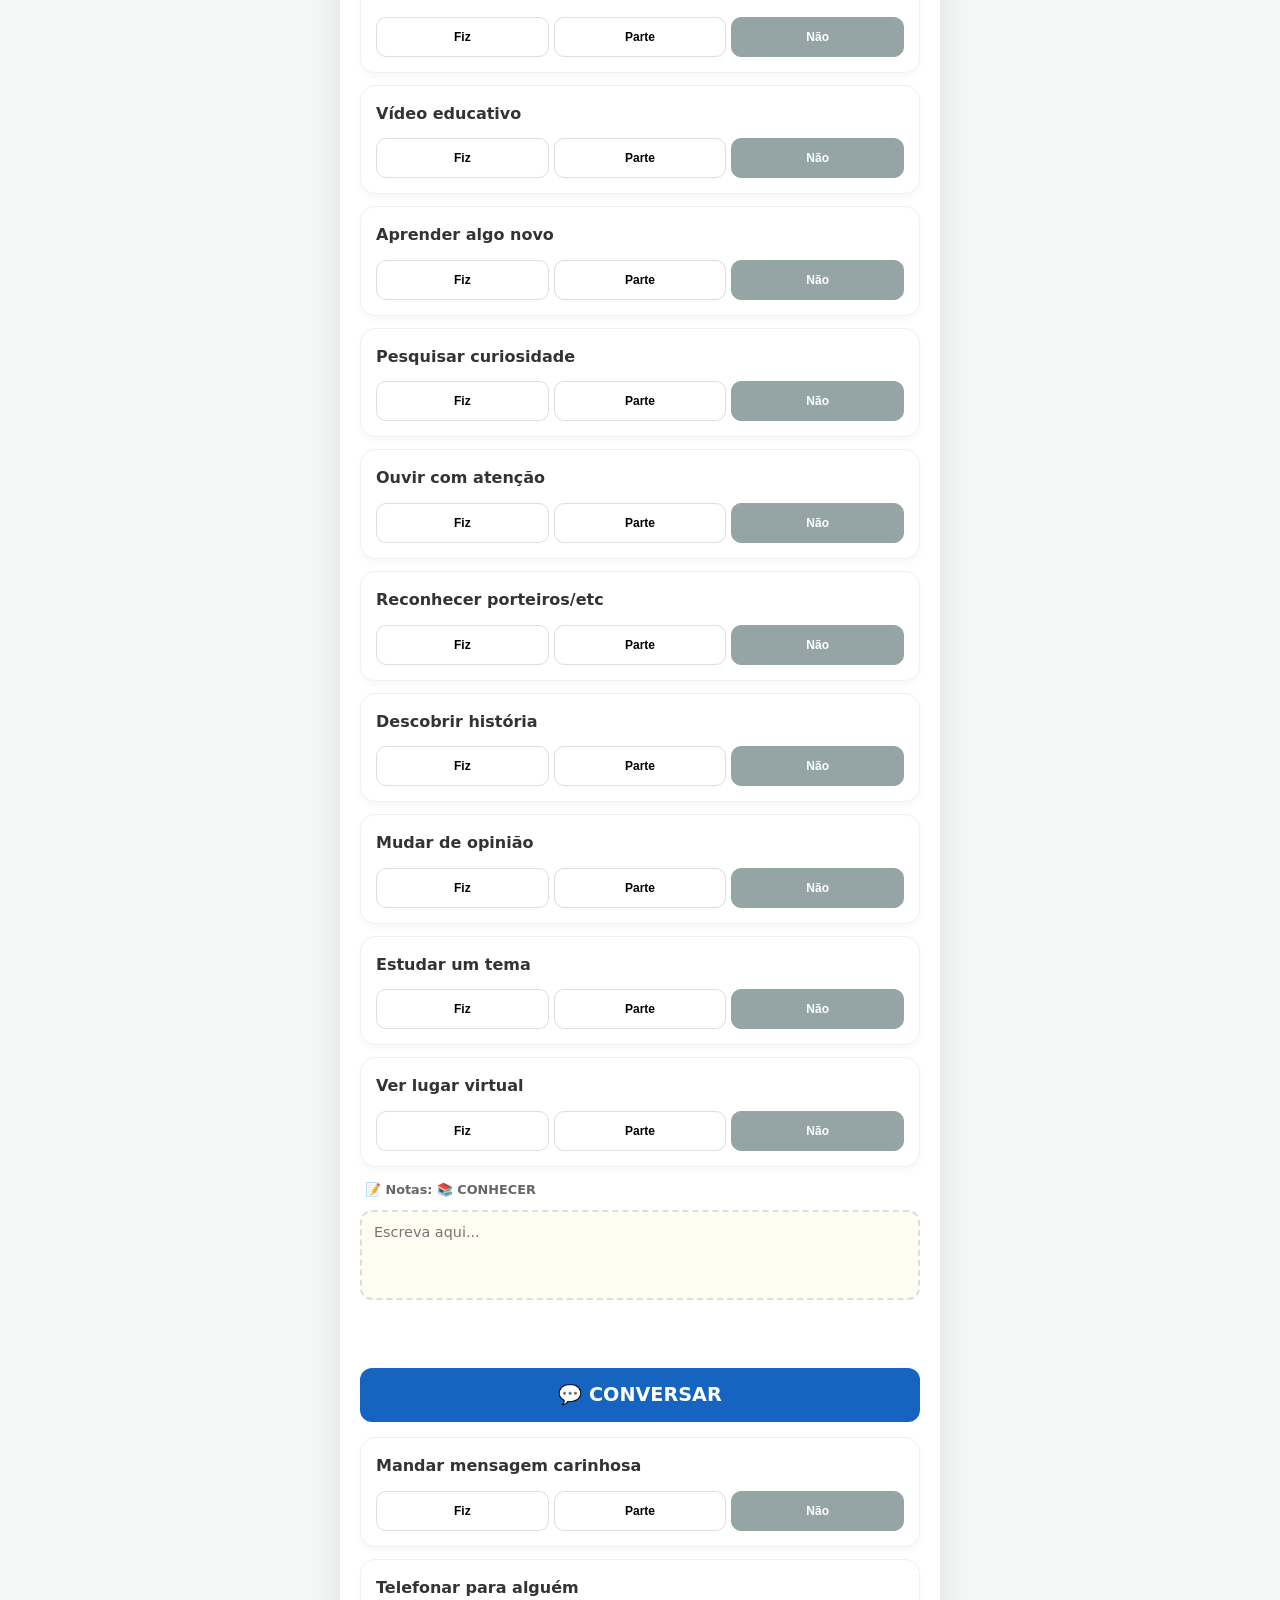
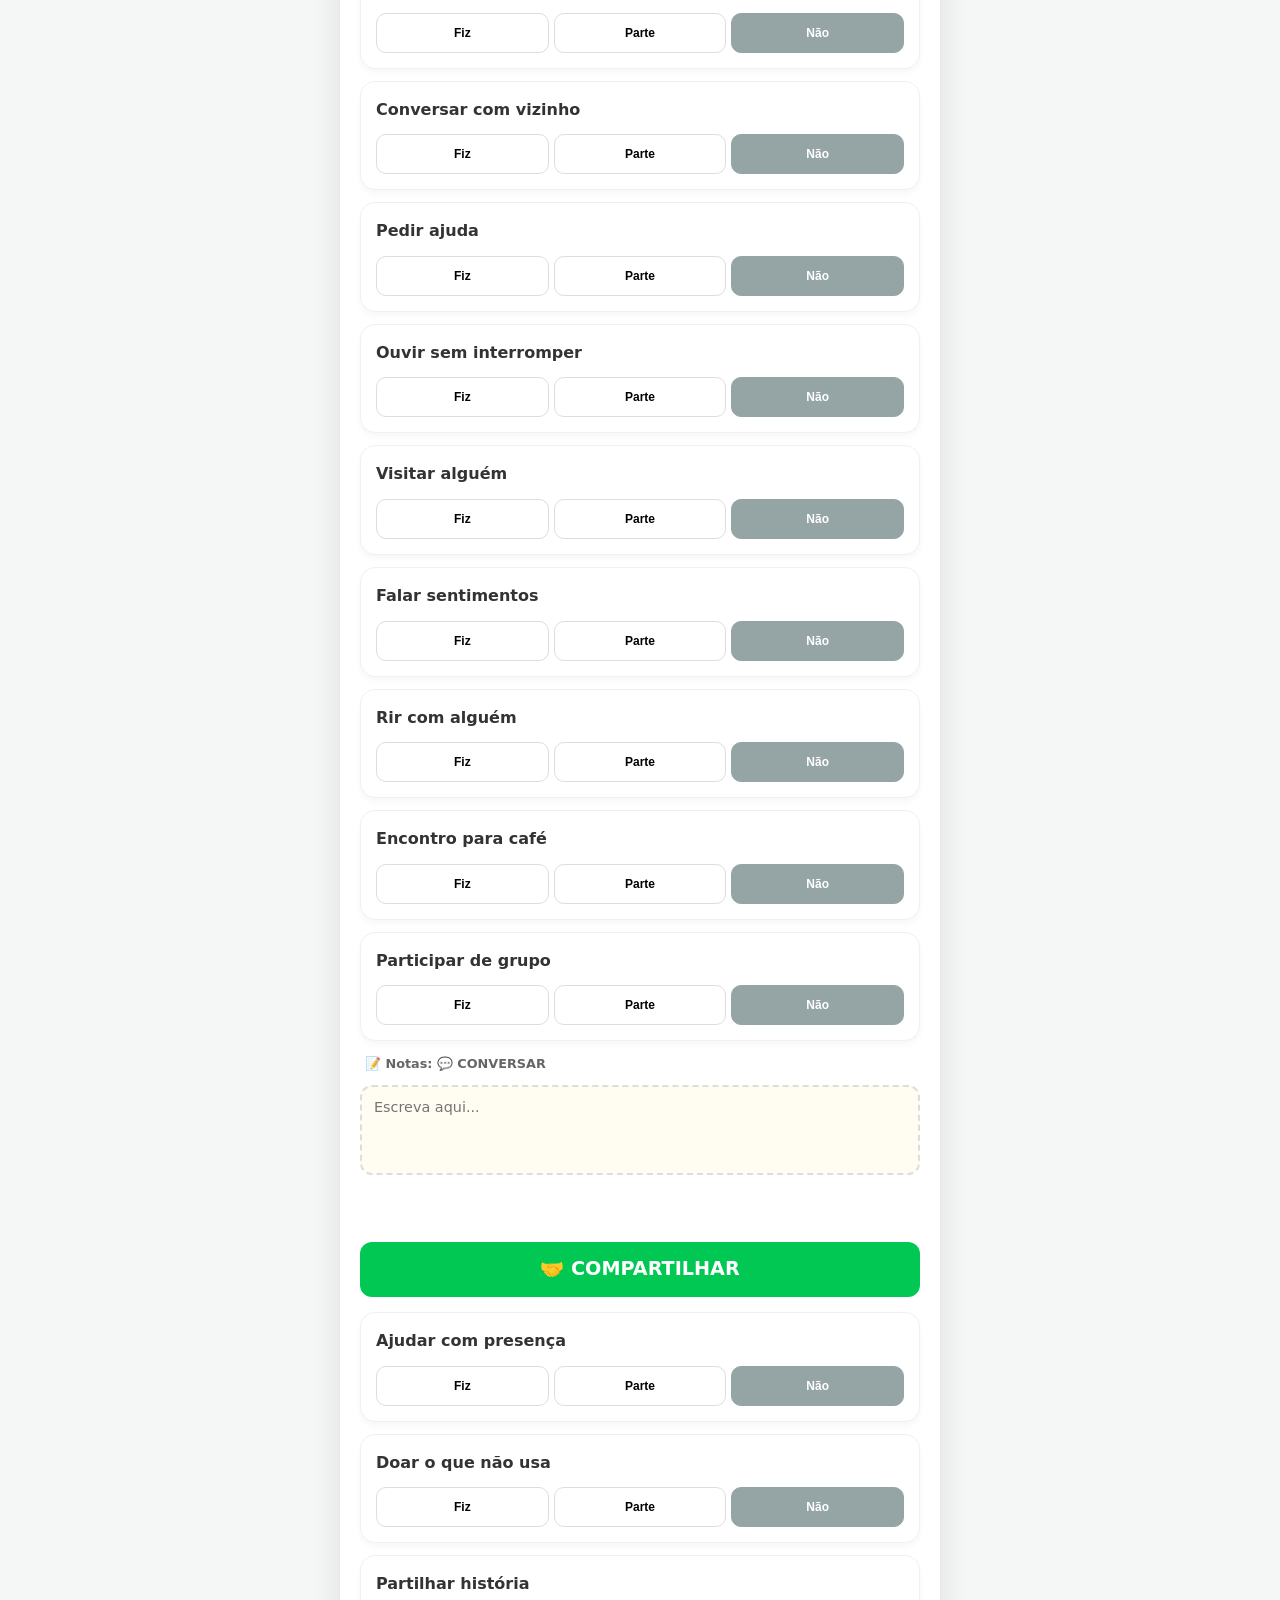
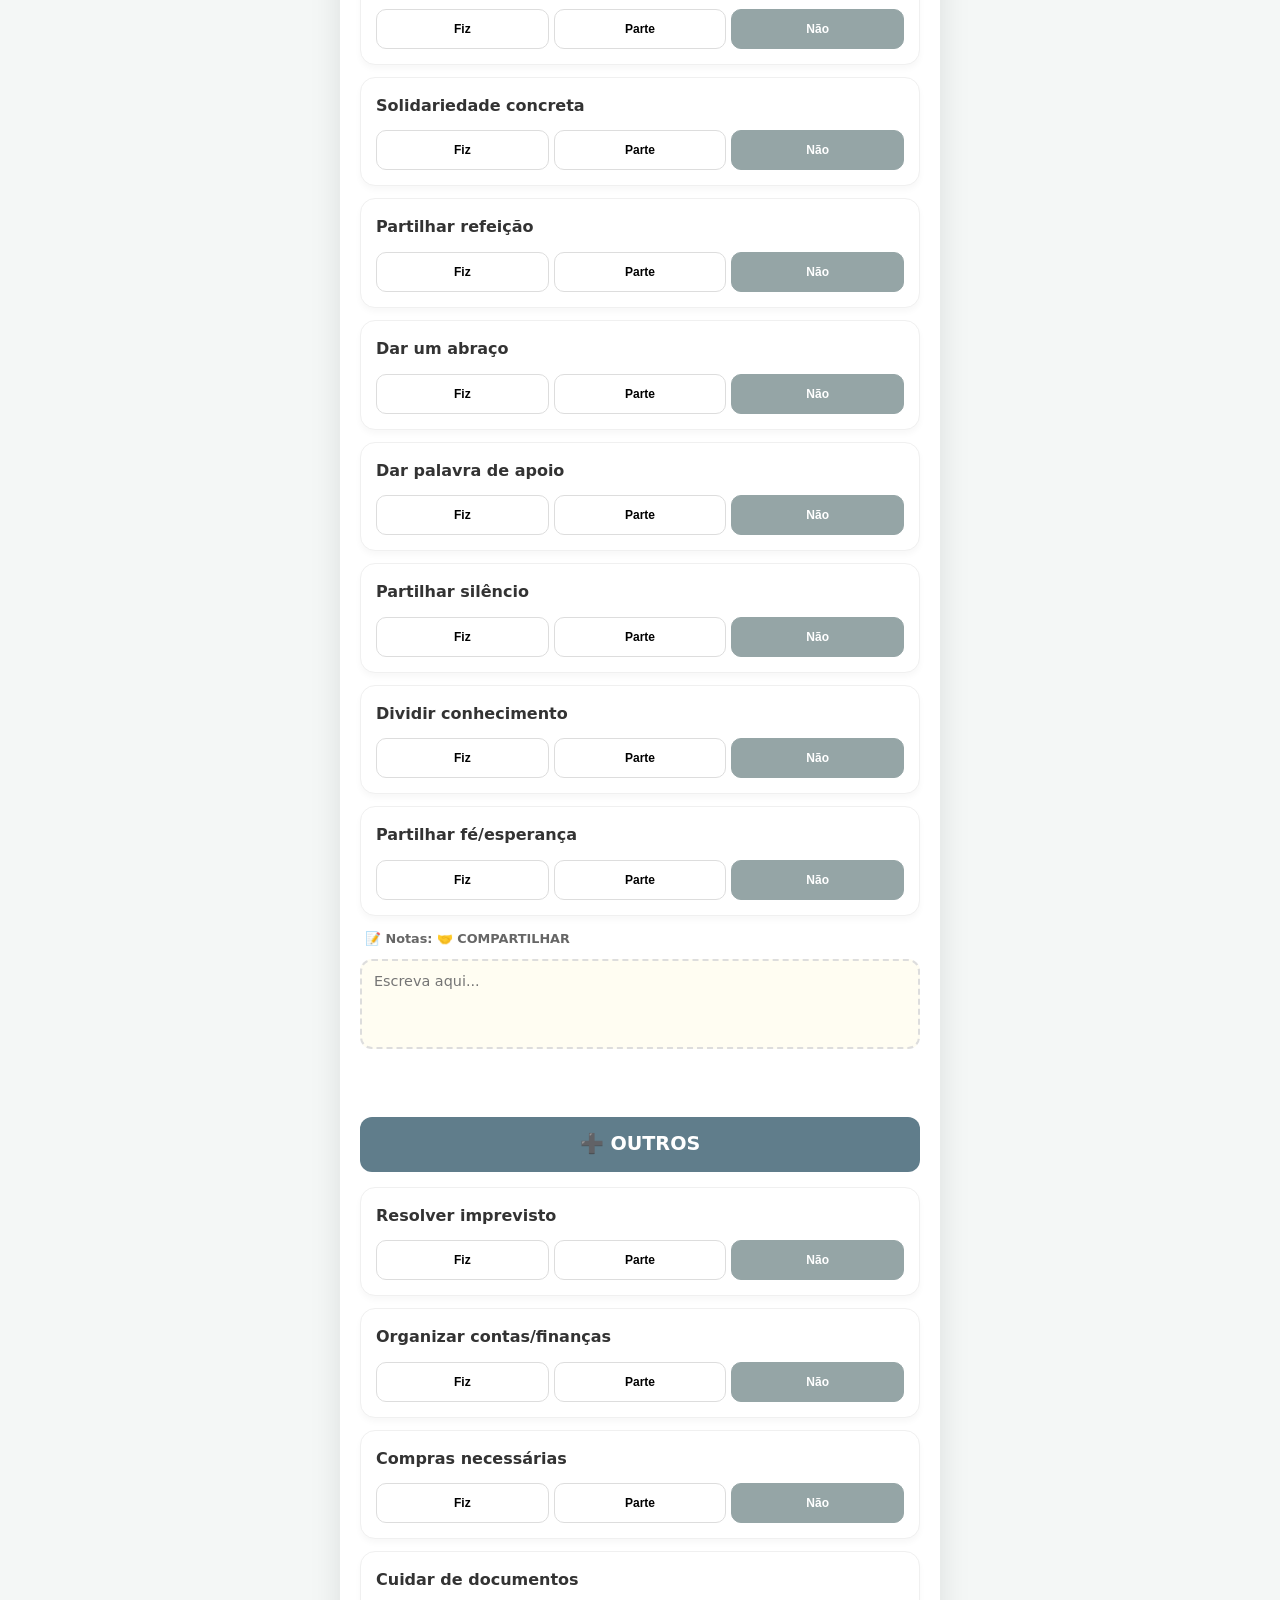
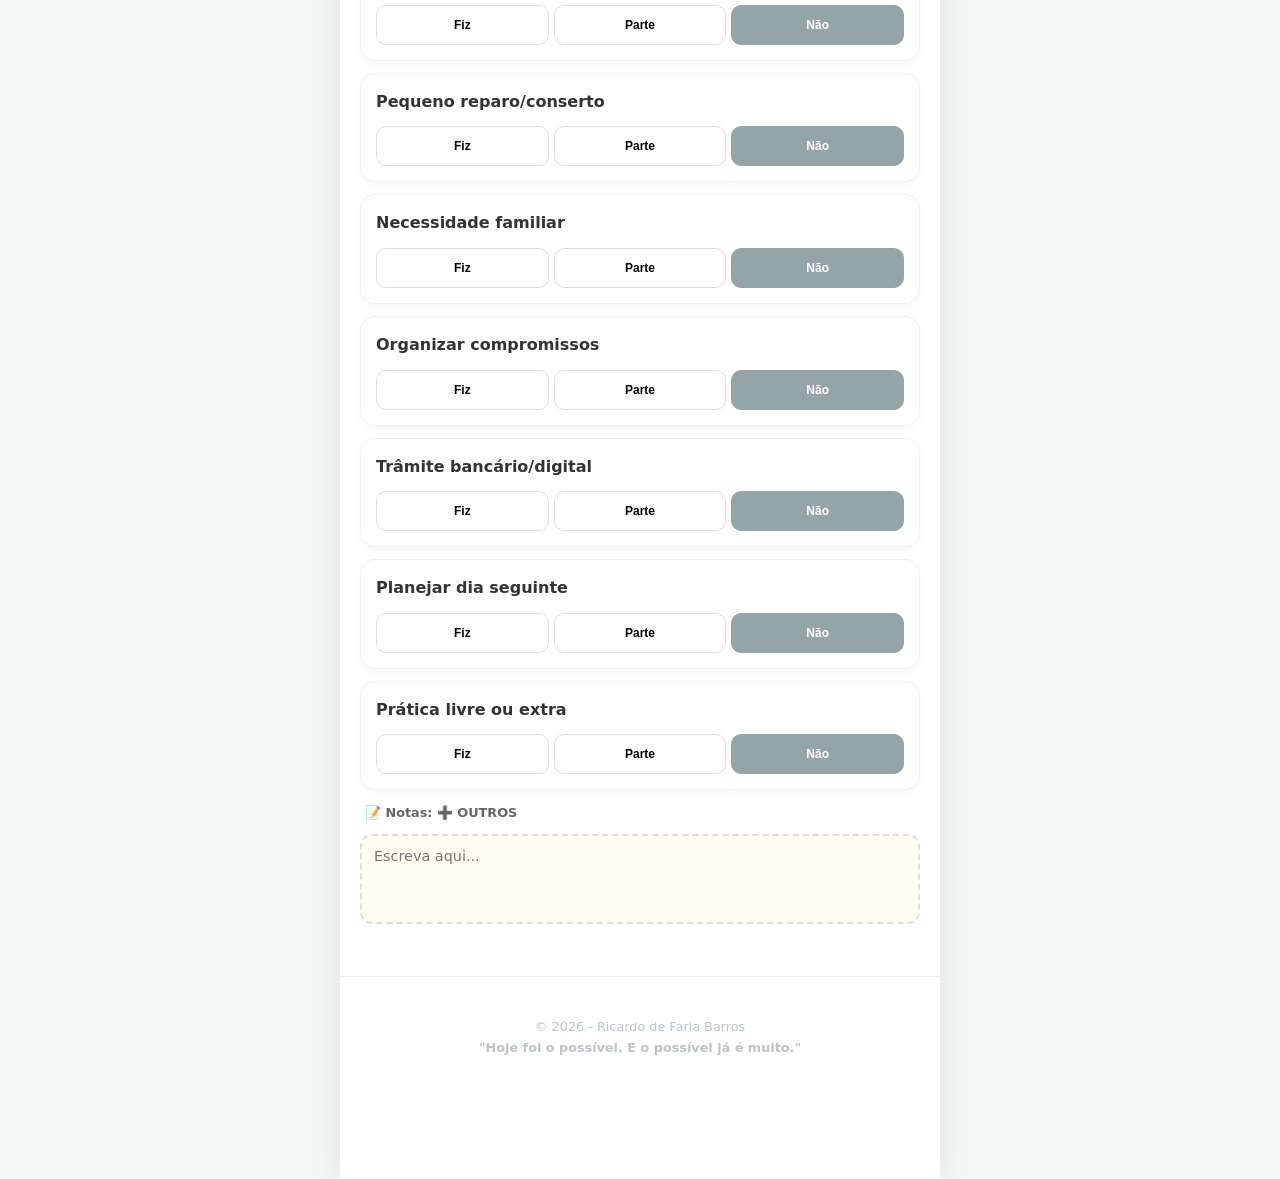
==== commit cbf35473: "Add files via upload" ====
--- a/index.html
+++ b/index.html
@@ -16,35 +16,34 @@
 
         /* Cabeçalho */
         .header { background: linear-gradient(135deg, var(--secondary), var(--primary)); color: white; padding: 40px 20px; text-align: center; border-bottom-left-radius: 40px; border-bottom-right-radius: 40px; }
-        .score-display { font-size: 4rem; font-weight: 900; display: block; line-height: 1; margin: 10px 0; }
+        .score-display { font-size: 3.5rem; font-weight: 900; display: block; line-height: 1; margin: 10px 0; }
         .brand { font-size: 0.9rem; letter-spacing: 3px; font-weight: bold; text-transform: uppercase; }
 
-        /* Menu */
+        /* Menu de Navegação */
         .nav { display: flex; background: white; position: sticky; top: 0; z-index: 100; border-bottom: 1px solid #eee; }
-        .nav-btn { flex: 1; border: none; background: none; padding: 15px 5px; font-weight: bold; color: #95a5a6; font-size: 0.85rem; cursor: pointer; }
+        .nav-btn { flex: 1; border: none; background: none; padding: 15px 5px; font-weight: bold; color: #95a5a6; font-size: 0.8rem; cursor: pointer; text-align: center; }
         .nav-btn.active { color: var(--secondary); border-bottom: 4px solid var(--secondary); }
 
         .content { padding: 20px; }
         .date-input { width: 100%; padding: 15px; border-radius: 12px; border: 2px solid var(--secondary); font-size: 1.2rem; margin-bottom: 25px; text-align: center; font-weight: bold; background: #fff; box-sizing: border-box; }
 
-        /* Estilo das Seções */
-        .verbo-header { font-size: 1.3rem; color: white; padding: 15px; border-radius: 12px; margin-top: 35px; margin-bottom: 15px; text-align: center; font-weight: bold; }
+        /* Seções de Verbos */
+        .verbo-header { font-size: 1.2rem; color: white; padding: 12px; border-radius: 12px; margin-top: 35px; margin-bottom: 15px; text-align: center; font-weight: bold; }
         .task-card { background: white; border-radius: 15px; padding: 15px; margin-bottom: 12px; border: 1px solid #f0f0f0; box-shadow: 0 4px 6px rgba(0,0,0,0.03); }
-        .task-title { font-size: 1rem; font-weight: 600; margin-bottom: 12px; display: block; }
+        .task-title { font-size: 1rem; font-weight: 600; margin-bottom: 12px; display: block; color: #333; }
 
-        .btn-group { display: flex; gap: 8px; }
-        .btn-opt { flex: 1; padding: 12px; border: 2px solid #eee; border-radius: 10px; background: #fff; font-weight: bold; font-size: 0.8rem; cursor: pointer; }
+        .btn-group { display: flex; gap: 5px; }
+        .btn-opt { flex: 1; padding: 12px 5px; border: 1px solid #ddd; border-radius: 10px; background: #fff; font-weight: bold; font-size: 0.75rem; cursor: pointer; }
         .btn-opt.f.active { background: var(--primary); color: white; border-color: var(--primary); }
         .btn-opt.p.active { background: var(--accent); color: white; border-color: var(--accent); }
         .btn-opt.n.active { background: #95a5a6; color: white; border-color: #95a5a6; }
 
-        /* Blocos de Notas */
-        .notes-box { width: 100%; height: 90px; padding: 12px; border-radius: 12px; border: 2px dashed #ddd; font-family: inherit; font-size: 0.95rem; margin-top: 5px; margin-bottom: 25px; box-sizing: border-box; background: #fffdf2; resize: none; color: #444; }
+        /* Notas */
+        .notes-box { width: 100%; height: 90px; padding: 12px; border-radius: 12px; border: 2px dashed #ddd; font-family: inherit; font-size: 0.9rem; margin-top: 5px; margin-bottom: 25px; box-sizing: border-box; background: #fffdf2; resize: none; }
 
-        /* Aba Sistema - Manifesto */
-        .manifesto-section { padding: 5px; text-align: justify; }
-        .manifesto-card { border-left: 5px solid var(--secondary); background: #f9f9f9; padding: 15px; border-radius: 10px; margin-bottom: 20px; }
-        .manifesto-card strong { color: var(--secondary); display: block; font-size: 1.1rem; margin-bottom: 5px; }
+        /* Aba Sistema */
+        .manifesto-card { border-left: 5px solid var(--secondary); background: #f9f9f9; padding: 15px; border-radius: 10px; margin-bottom: 15px; font-size: 0.95rem; }
+        .manifesto-card strong { color: var(--secondary); display: block; margin-bottom: 3px; }
 
         .footer { text-align: center; padding: 40px; color: #bdc3c7; font-size: 0.8rem; border-top: 1px solid #eee; }
         .hidden { display: none; }
@@ -58,7 +57,7 @@
     <div class="header">
         <span class="brand">GPS da Longevidade</span>
         <span class="score-display" id="total-pts">0</span>
-        <span style="font-weight:bold; letter-spacing:1px; background:rgba(0,0,0,0.1); padding:5px 15px; border-radius:20px;">SISTEMA FQ5C</span>
+        <span style="font-weight:bold; letter-spacing:1px; background:rgba(0,0,0,0.1); padding:5px 15px; border-radius:20px; font-size:0.7rem;">SISTEMA FQ5C</span>
     </div>
 
     <div class="nav">
@@ -74,27 +73,25 @@
         </div>
 
         <div id="view-mosaico" class="hidden">
-            <h3 style="text-align:center">Seu Mapa de Vitalidade</h3>
+            <h3 style="text-align:center">Mapa de Vitalidade</h3>
             <div class="mosaico-grid" id="mosaico-grid"></div>
         </div>
 
         <div id="view-info" class="hidden">
-            <div class="manifesto-section">
-                <h2 style="text-align:center; color: var(--secondary);">O Manifesto FQ5C</h2>
-                <p>Idealizado pelo <strong>Psicólogo Ricardo de Faria Barros</strong>, este sistema é um guia para uma vida plena em todas as suas fases.</p>
-                
-                <div class="manifesto-card"><strong>🛠️ FAZER: Agência do Movimento</strong>O antídoto contra a inércia. Pequenas ações lembram ao cérebro que somos agentes da nossa própria história.</div>
-                <div class="manifesto-card"><strong>🌱 QUERER: Combustível do Propósito</strong>Viver sem desejar é apenas durar. Este verbo resgata o propósito e mantém o fogo interior aceso.</div>
-                <div class="manifesto-card"><strong>🎈 CURTIR: Direito ao Prazer</strong>Um imperativo de saúde mental. Curtir o lazer sem culpa regula o bem-estar e traz resiliência.</div>
-                <div class="manifesto-card"><strong>📚 CONHECER: Juventude da Mente</strong>A curiosidade mantém o cérebro jovem. Aprender sobre o mundo e o próximo exercita a neuroplasticidade.</div>
-                <div class="manifesto-card"><strong>💬 CONVERSAR: Terapia do Vínculo</strong>O diálogo multiplica alegrias. É através da troca que mantemos nossa identidade social viva.</div>
-                <div class="manifesto-card"><strong>❤️ CUIDAR: Manutenção do Templo</strong>Cuidar do físico e da memória (autobiografia) nos conecta com o ciclo da vida e com o afeto.</div>
-                <div class="manifesto-card"><strong>🤝 COMPARTILHAR: Transcendência</strong>Sair de si para oferecer afeto transforma experiência individual em sabedoria coletiva.</div>
+            <h2 style="text-align:center; color: var(--secondary);">O Manifesto FQ5C</h2>
+            <p style="font-size: 0.9rem; text-align: center;">Idealizado pelo <strong>Psicólogo Ricardo de Faria Barros</strong>.</p>
+            
+            <div class="manifesto-card"><strong>🛠️ FAZER: Agência do Movimento</strong>O antídoto contra a inércia. Pequenas ações geram autoeficácia.</div>
+            <div class="manifesto-card"><strong>🌱 QUERER: Combustível do Propósito</strong>Viver sem desejar é apenas durar. Resgata o propósito e o fogo interior.</div>
+            <div class="manifesto-card"><strong>🎈 CURTIR: Direito ao Prazer</strong>O prazer regula o bem-estar e traz resiliência emocional.</div>
+            <div class="manifesto-card"><strong>📚 CONHECER: Juventude da Mente</strong>A curiosidade e o aprendizado mantêm o cérebro jovem e plástico.</div>
+            <div class="manifesto-card"><strong>💬 CONVERSAR: Terapia do Vínculo</strong>O diálogo multiplica alegrias e partilha os pesos da vida.</div>
+            <div class="manifesto-card"><strong>❤️ CUIDAR: Manutenção do Templo</strong>Cuidar do físico, dos pets e da memória (autobiografia).</div>
+            <div class="manifesto-card"><strong>🤝 COMPARTILHAR: Transcendência</strong>Oferecer afeto transforma experiência em sabedoria coletiva.</div>
+            <div class="manifesto-card"><strong>➕ OUTROS: Gestão da Vida</strong>A organização prática que permite a paz mental.</div>
 
-                <div style="background: #e3f2fd; padding: 15px; border-radius: 12px; text-align: center; border: 1px solid var(--secondary);">
-                    <strong>Ricardo de Faria Barros</strong><br>
-                    <a href="mailto:ricardodefariabarros@gmail.com" style="text-decoration:none; color:var(--secondary); font-weight:bold;">ricardodefariabarros@gmail.com</a>
-                </div>
+            <div style="background: #e3f2fd; padding: 15px; border-radius: 12px; text-align: center; font-size: 0.9rem;">
+                <strong>Contacto:</strong> ricardodefariabarros@gmail.com
             </div>
         </div>
     </div>
@@ -106,6 +103,87 @@
 </div>
 
 <script>
-    const storageKey = "GPS_V16_MANIFESTO";
+    const storageKey = "GPS_V17_FINAL";
     const db = {
-        "🛠️ FAZER":+        "🛠️ FAZER": { cor: "#2979ff", tasks: ["Caminhar 10–30 min", "Alongar o corpo", "Arrumar cama / casa", "Organizar arquivo/gaveta", "Produzir algo manual", "Cuidar do jardim", "Preparar refeição", "Registrar foto do dia", "Resolver pendência", "Fazer algo adiado"] },
+        "🌱 QUERER": { cor: "#d500f9", tasks: ["Querer empreender/criar", "Aprender algo novo/tocar", "Querer socializar mais", "Querer ir à missa/culto", "Querer melhores hábitos", "Querer menos celular", "Querer dormir bem", "Querer ser afetuoso", "Querer perder peso", "Querer ser menos rabugento"] },
+        "🎈 CURTIR": { cor: "#ff6d00", tasks: ["Curtir filme/música", "Curtir um livro", "Curtir pôr do sol", "Curtir comida gostosa", "Curtir lazer simples", "Curtir ficar quieto", "Curtir memória boa", "Curtir companhia", "Curtir um banho", "Curtir natureza"] },
+        "❤️ CUIDAR": { cor: "#f50057", tasks: ["Cuidar de plantas", "Cuidar de animais/pets", "Beber água adequadamente", "Tomar remédios no horário", "Colorir a refeição", "3 min de respiração", "Limpeza da alma", "Escrever autobiografia", "Respeitar limites", "Cuidar de si / alguém"] },
+        "📚 CONHECER": { cor: "#00bfa5", tasks: ["Ler 2 páginas", "Vídeo educativo", "Aprender algo novo", "Pesquisar curiosidade", "Ouvir com atenção", "Reconhecer porteiros/etc", "Descobrir história", "Mudar de opinião", "Estudar um tema", "Ver lugar virtual"] },
+        "💬 CONVERSAR": { cor: "#1565c0", tasks: ["Mandar mensagem carinhosa", "Telefonar para alguém", "Conversar com vizinho", "Pedir ajuda", "Ouvir sem interromper", "Visitar alguém", "Falar sentimentos", "Rir com alguém", "Encontro para café", "Participar de grupo"] },
+        "🤝 COMPARTILHAR": { cor: "#00c853", tasks: ["Ajudar com presença", "Doar o que não usa", "Partilhar história", "Solidariedade concreta", "Partilhar refeição", "Dar um abraço", "Dar palavra de apoio", "Partilhar silêncio", "Dividir conhecimento", "Partilhar fé/esperança"] },
+        "➕ OUTROS": { cor: "#607d8b", tasks: ["Resolver imprevisto", "Organizar contas/finanças", "Compras necessárias", "Cuidar de documentos", "Pequeno reparo/conserto", "Necessidade familiar", "Organizar compromissos", "Trâmite bancário/digital", "Planejar dia seguinte", "Prática livre ou extra"] }
+    };
+
+    function render() {
+        const data = document.getElementById('dataSel').value;
+        const container = document.getElementById('lista-corpo');
+        let html = '';
+
+        for (let verbo in db) {
+            html += `<div class="verbo-header" style="background:${db[verbo].cor}">${verbo}</div>`;
+            db[verbo].tasks.forEach((t, index) => {
+                const id = `${storageKey}_${data}_${verbo.substring(0,2)}_${index}`;
+                const val = localStorage.getItem(id) || 'n';
+                html += `<div class="task-card">
+                    <span class="task-title">${t}</span>
+                    <div class="btn-group">
+                        <button class="btn-opt f ${val==='f'?'active':''}" onclick="salvar('${id}','f')">Fiz</button>
+                        <button class="btn-opt p ${val==='p'?'active':''}" onclick="salvar('${id}','p')">Parte</button>
+                        <button class="btn-opt n ${val==='n'?'active':''}" onclick="salvar('${id}','n')">Não</button>
+                    </div>
+                </div>`;
+            });
+            const noteId = `note_v17_${data}_${verbo.substring(0,2)}`;
+            const noteVal = localStorage.getItem(noteId) || '';
+            html += `<p style="font-size:0.8rem; font-weight:bold; margin-bottom:5px; color:#666; padding-left:5px;">📝 Notas: ${verbo}</p>
+            <textarea class="notes-box" id="${noteId}" oninput="salvarNota('${noteId}')" placeholder="Escreva aqui...">${noteVal}</textarea>`;
+        }
+        container.innerHTML = html;
+        calc();
+    }
+
+    function salvar(id, val) { localStorage.setItem(id, val); render(); }
+    function salvarNota(id) { localStorage.setItem(id, document.getElementById(id).value); }
+
+    function calc() {
+        let total = 0;
+        for (let i = 0; i < localStorage.length; i++) {
+            const k = localStorage.key(i);
+            if (k && k.startsWith(storageKey)) {
+                const v = localStorage.getItem(k);
+                total += (v === 'f' ? 10 : v === 'p' ? 5 : 0);
+            }
+        }
+        document.getElementById('total-pts').innerText = total;
+    }
+
+    function changeTab(v) {
+        ['view-hoje', 'view-mosaico', 'view-info'].forEach(id => document.getElementById(id).classList.add('hidden'));
+        document.getElementById('view-' + v).classList.remove('hidden');
+        document.querySelectorAll('.nav-btn').forEach(b => b.classList.remove('active'));
+        document.getElementById('tab-' + v).classList.add('active');
+        if(v === 'mosaico') renderMosaico();
+    }
+
+    function renderMosaico() {
+        const grid = document.getElementById('mosaico-grid');
+        grid.innerHTML = '';
+        const hoje = new Date();
+        const dias = new Date(hoje.getFullYear(), hoje.getMonth() + 1, 0).getDate();
+        for (let d = 1; d <= dias; d++) {
+            const box = document.createElement('div');
+            box.className = 'mosaico-day';
+            box.innerText = d;
+            grid.appendChild(box);
+        }
+    }
+
+    window.onload = function() {
+        document.getElementById('dataSel').value = new Date().toISOString().split('T')[0];
+        document.getElementById('dataSel').addEventListener('change', render);
+        render();
+    };
+</script>
+</body>
+</html>
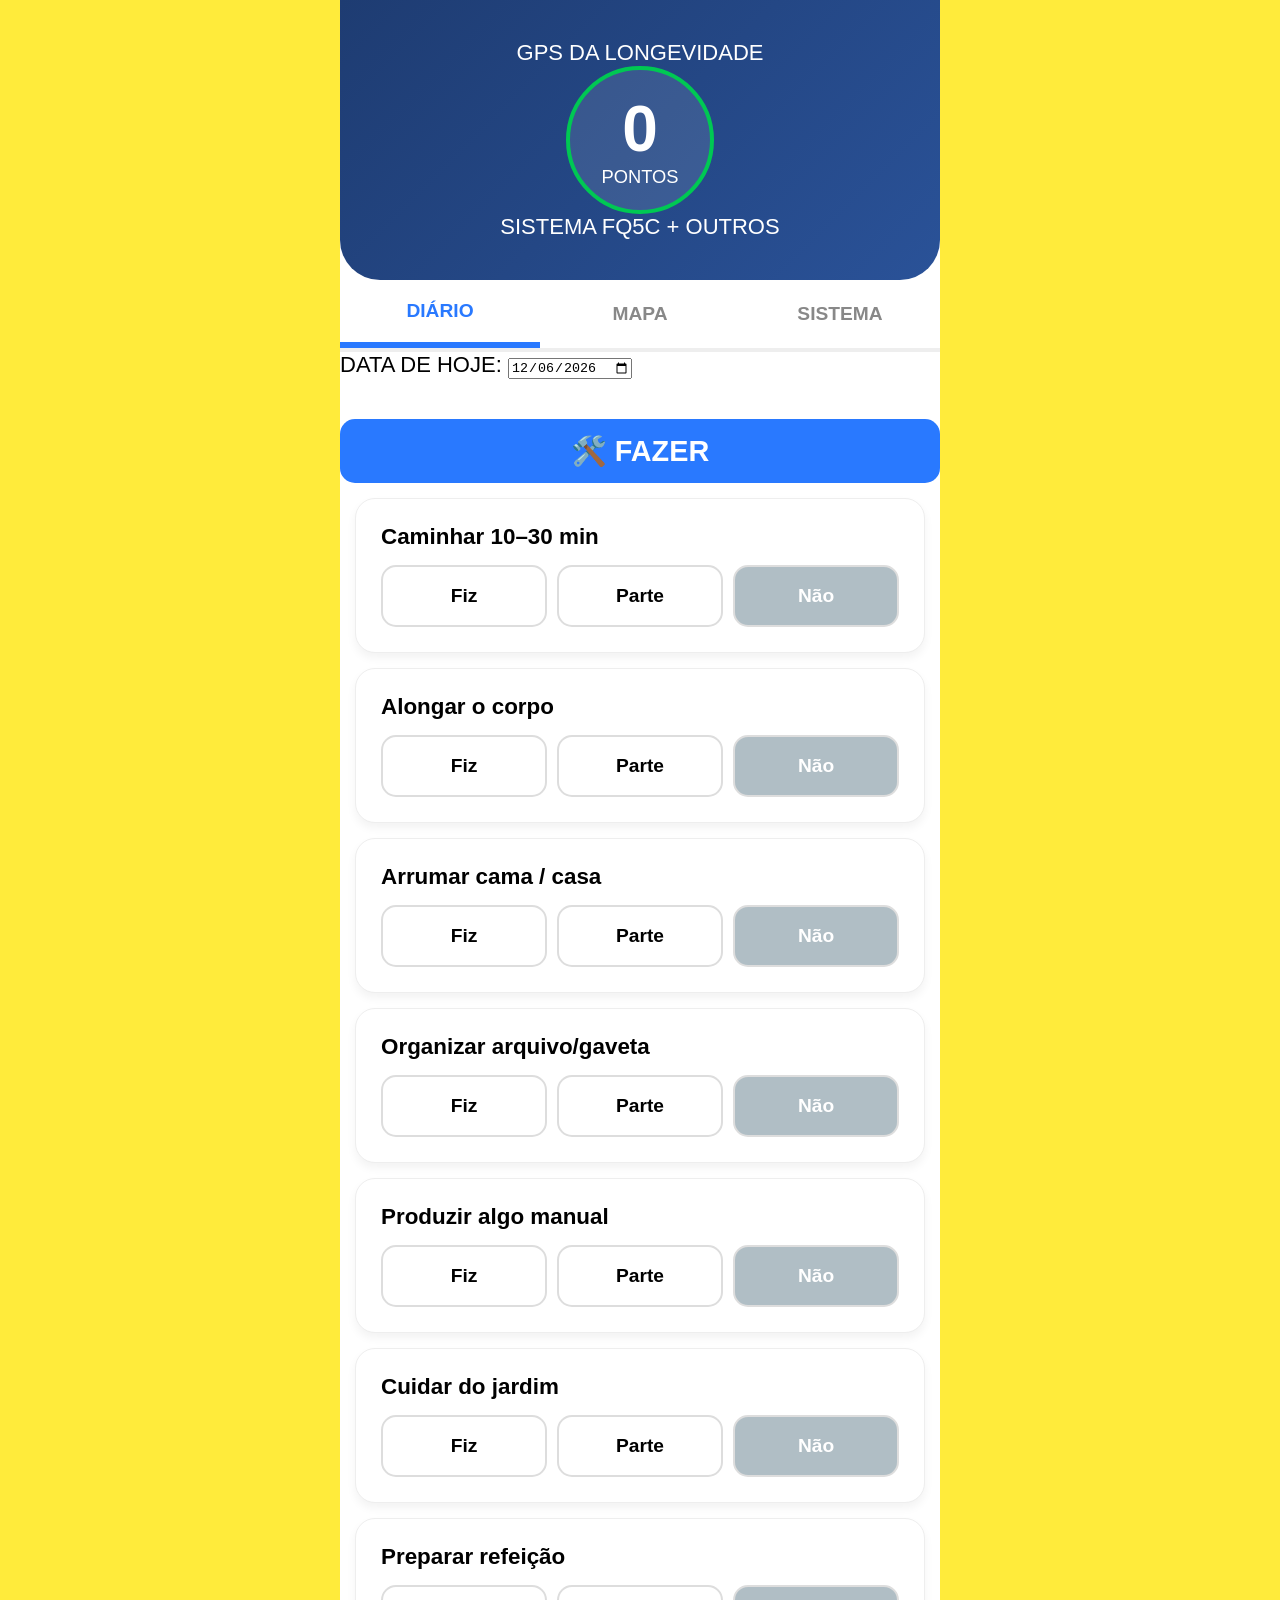
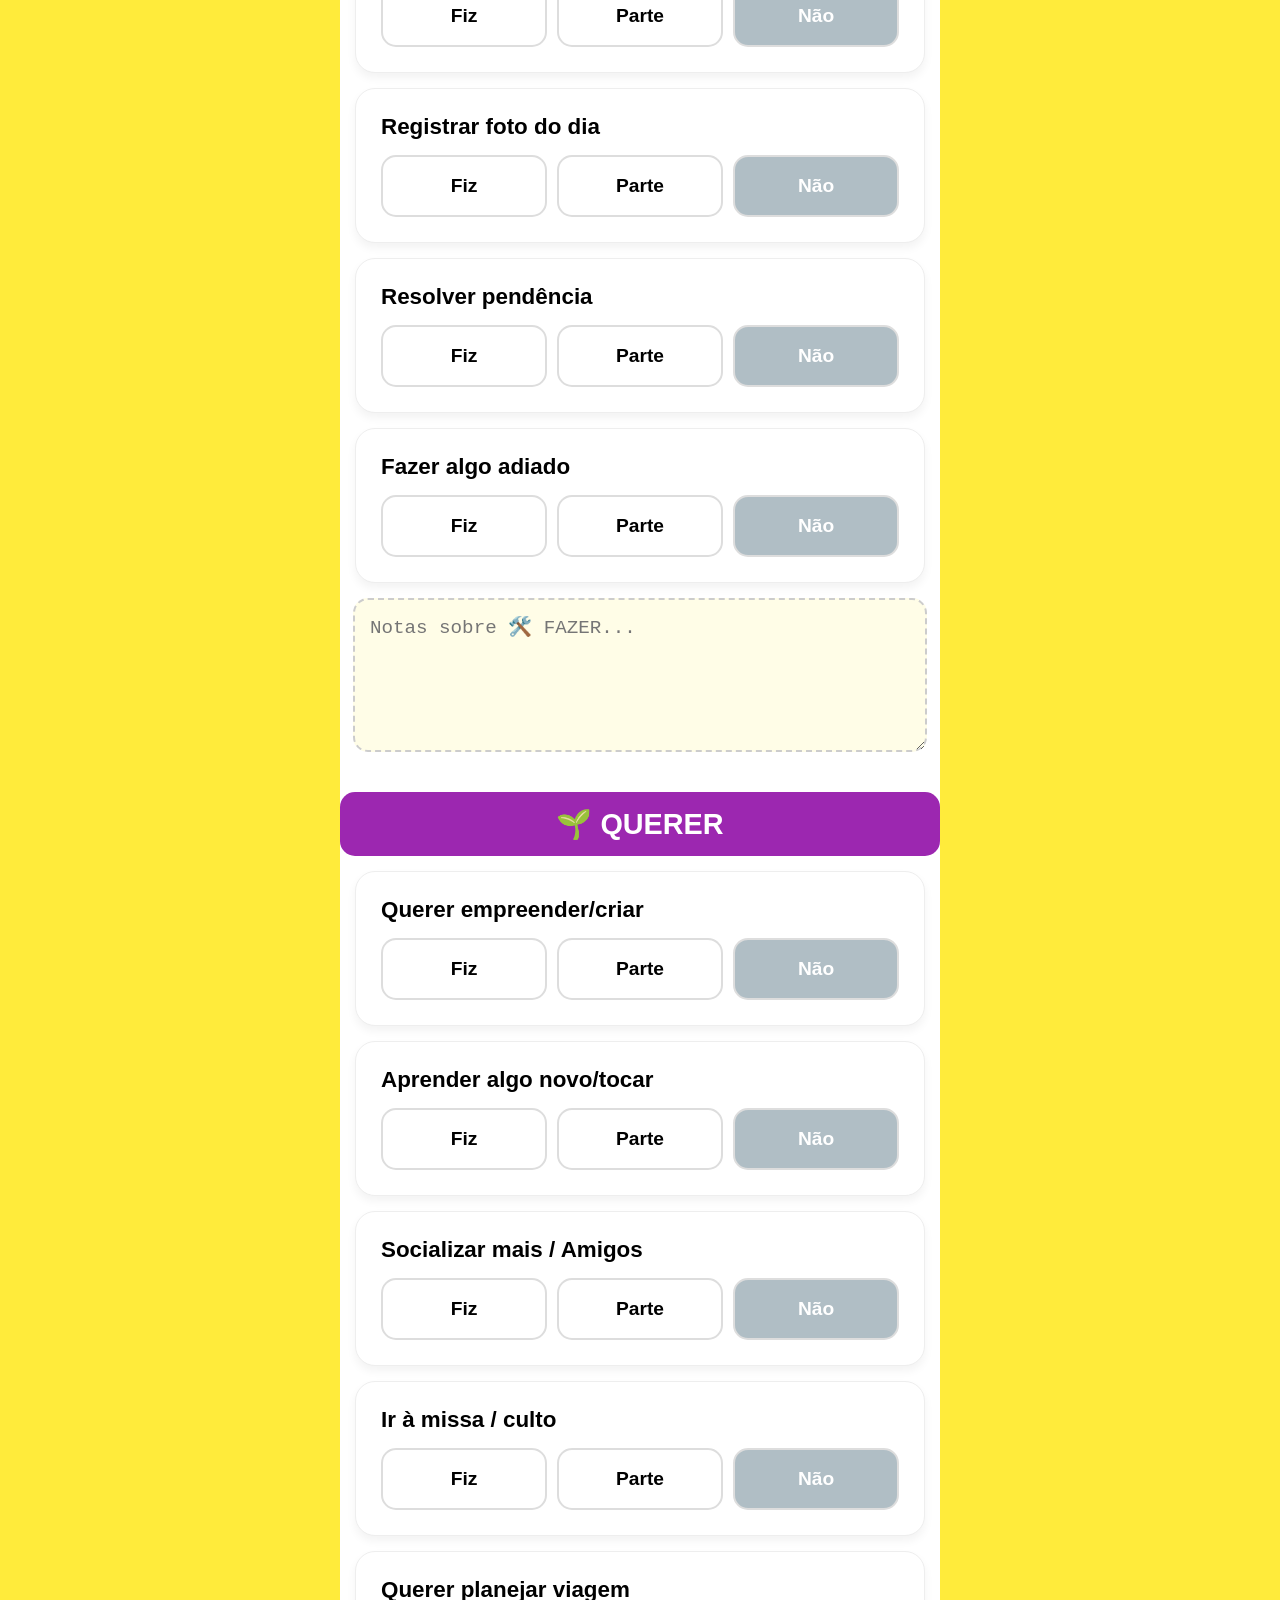
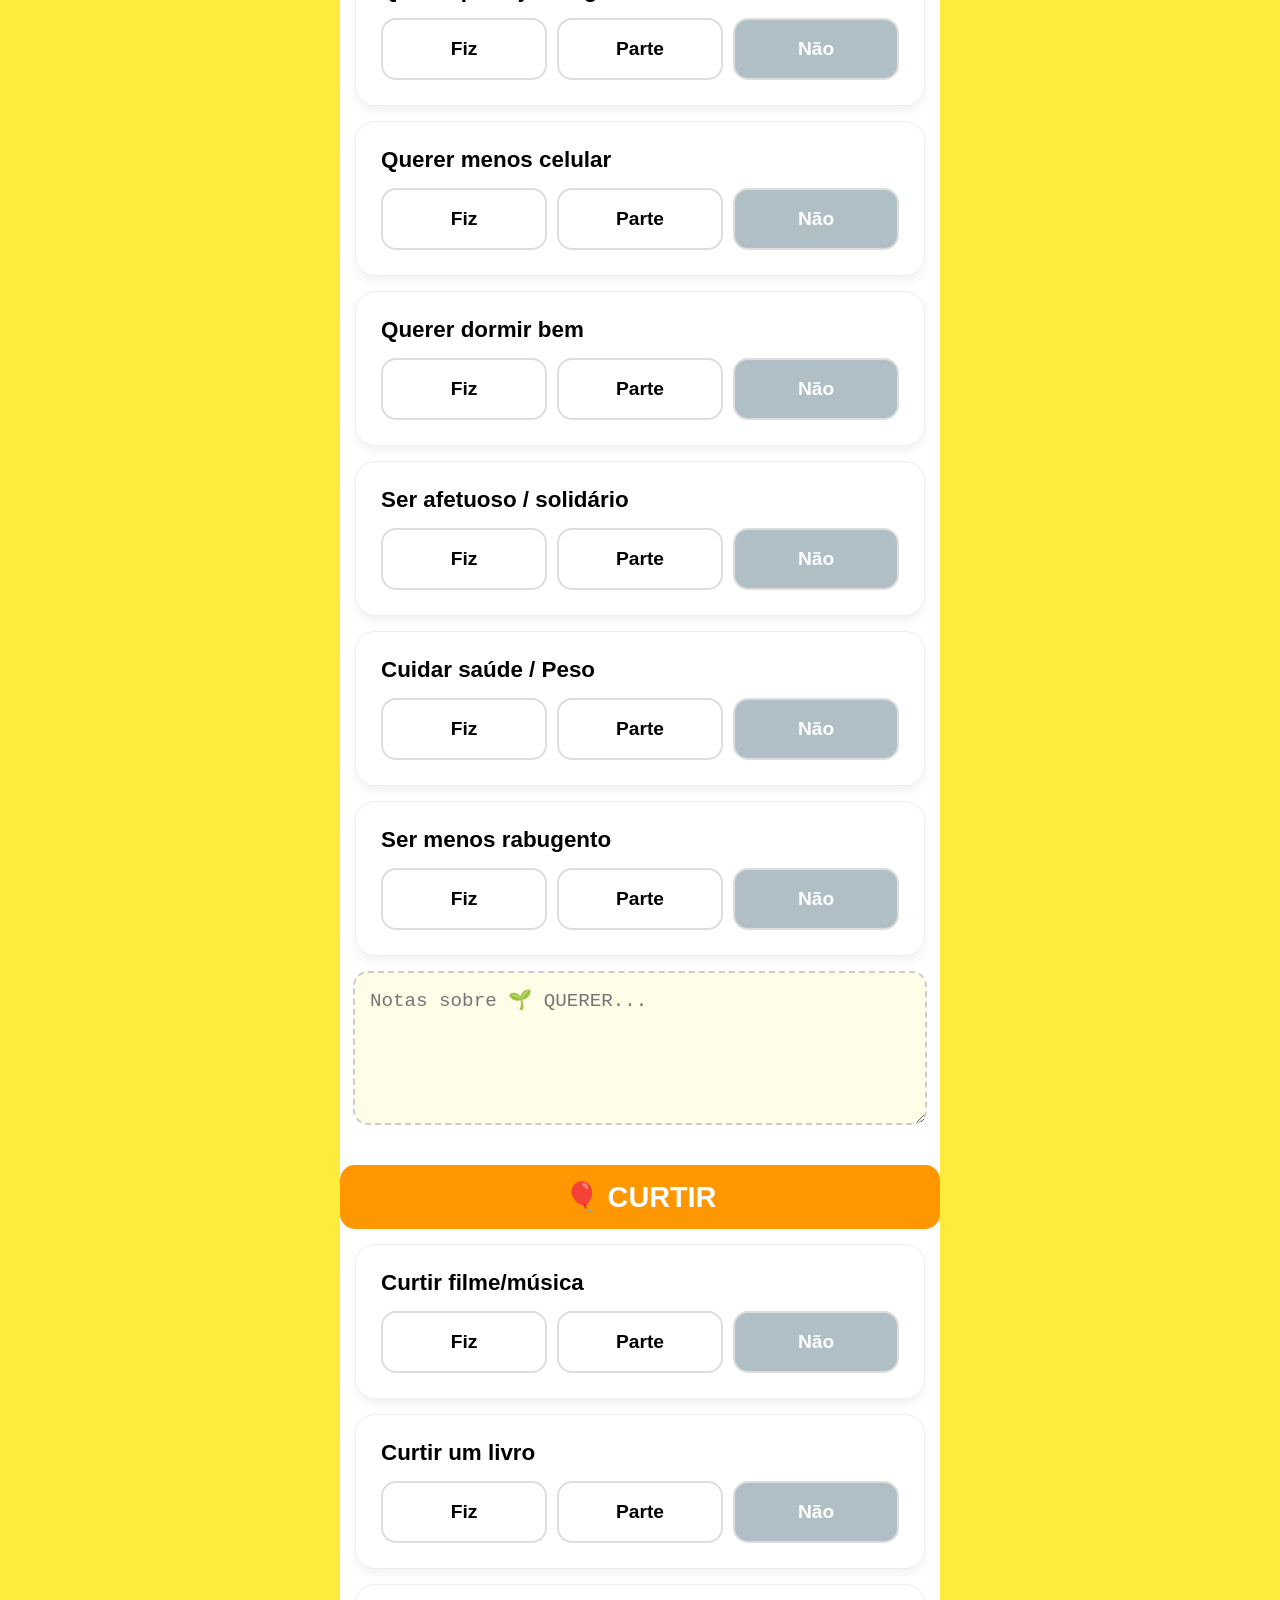
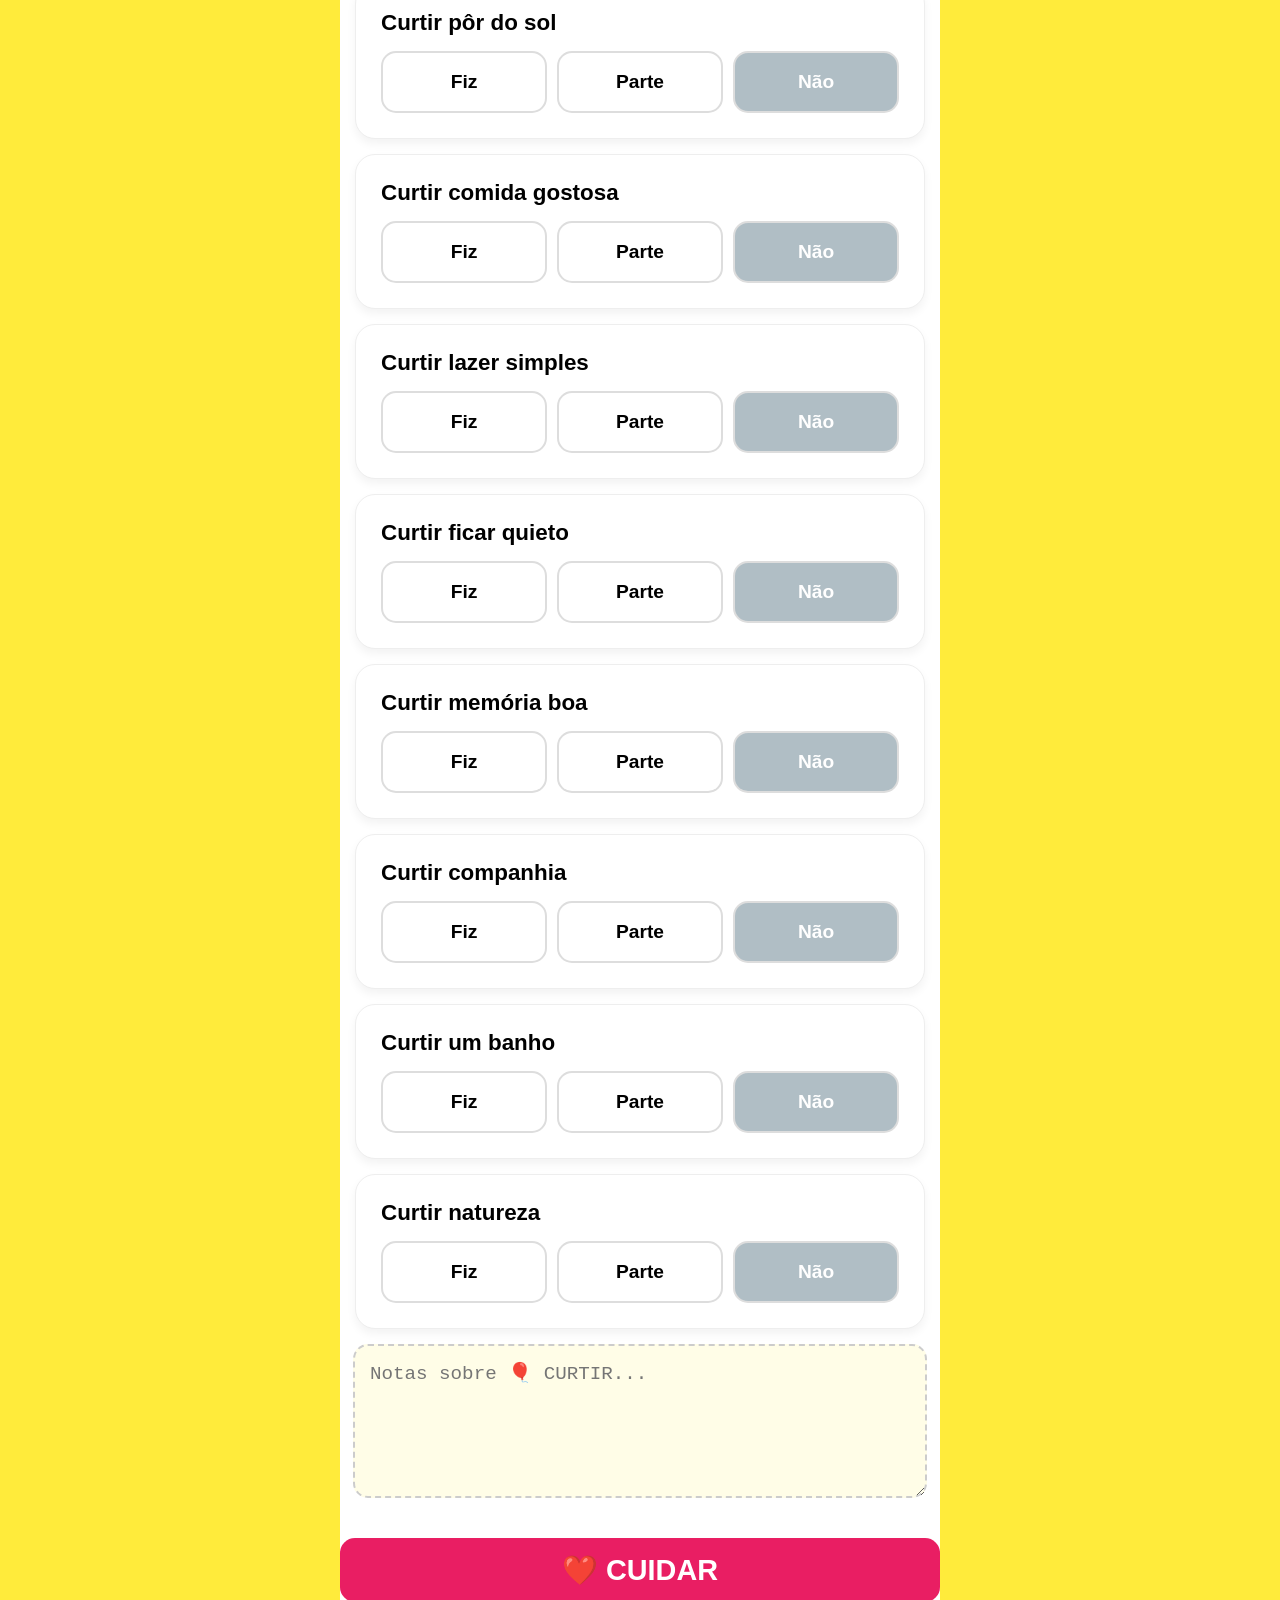
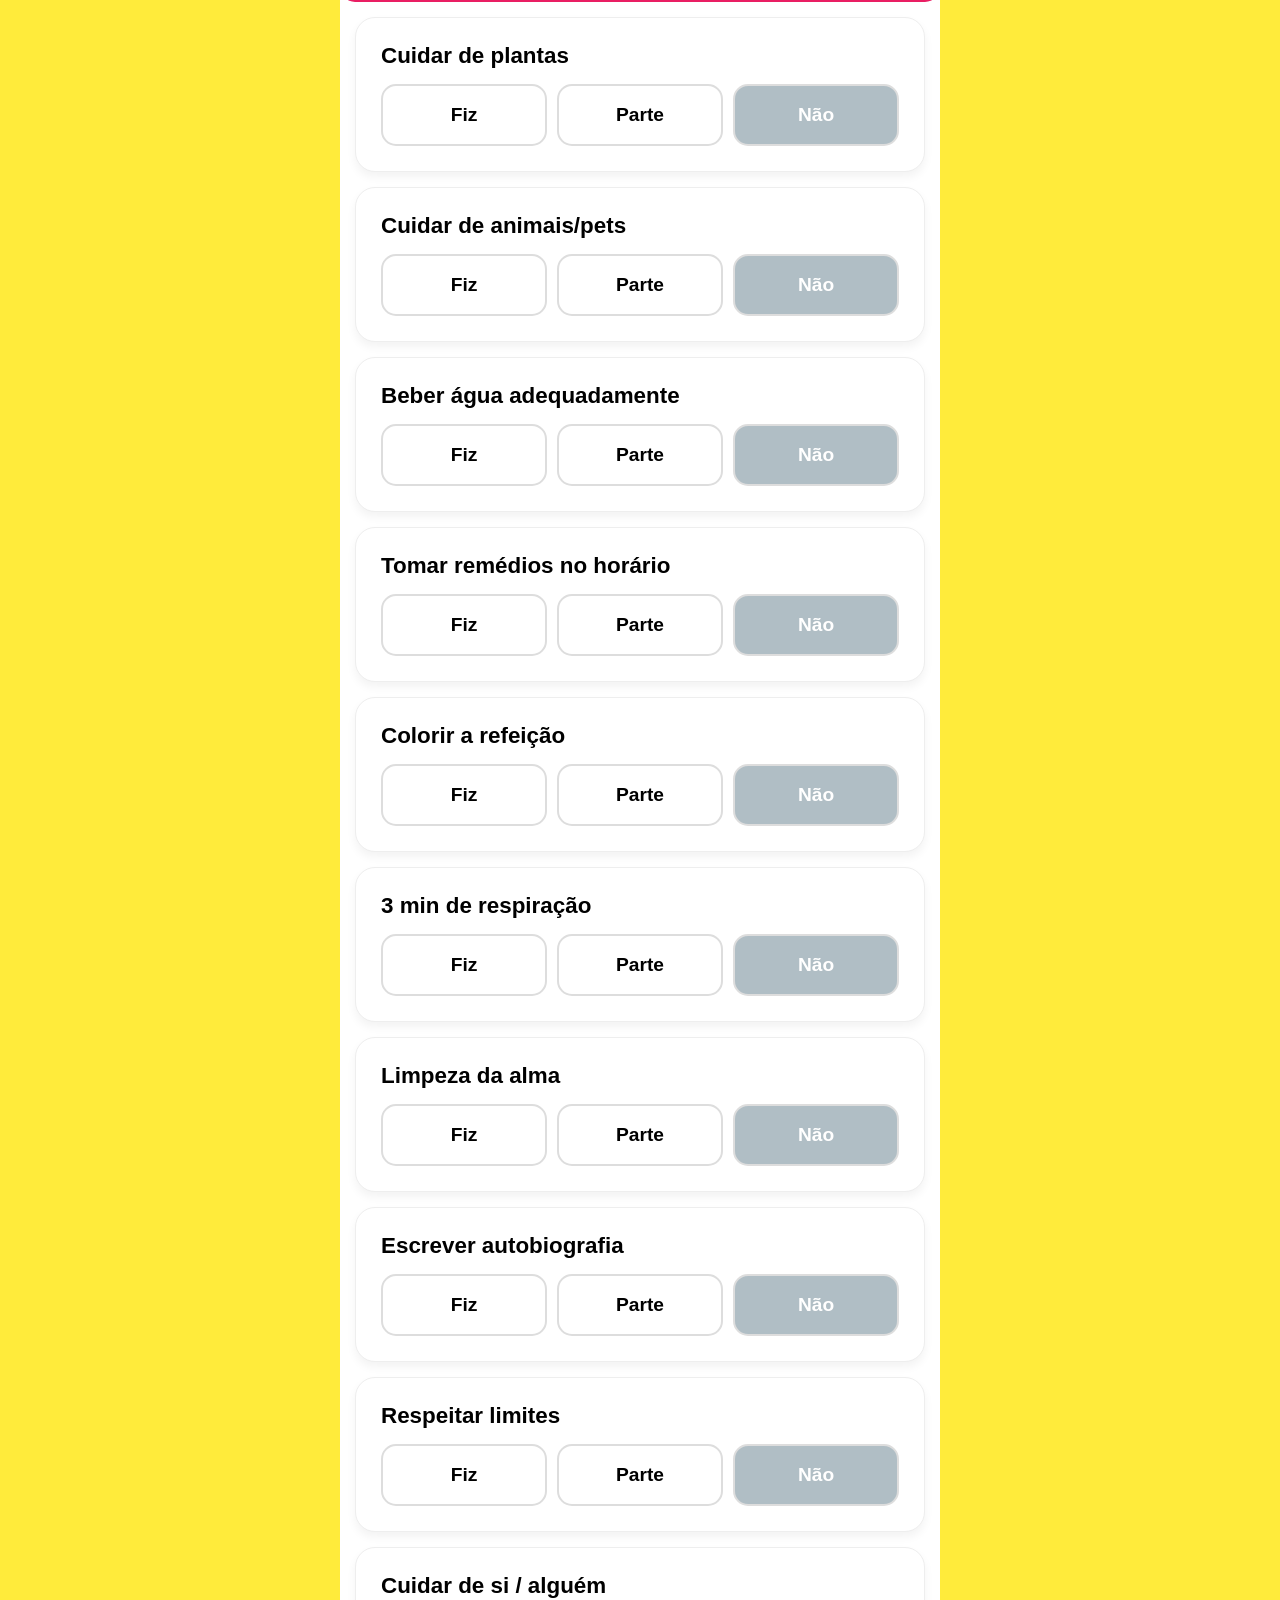
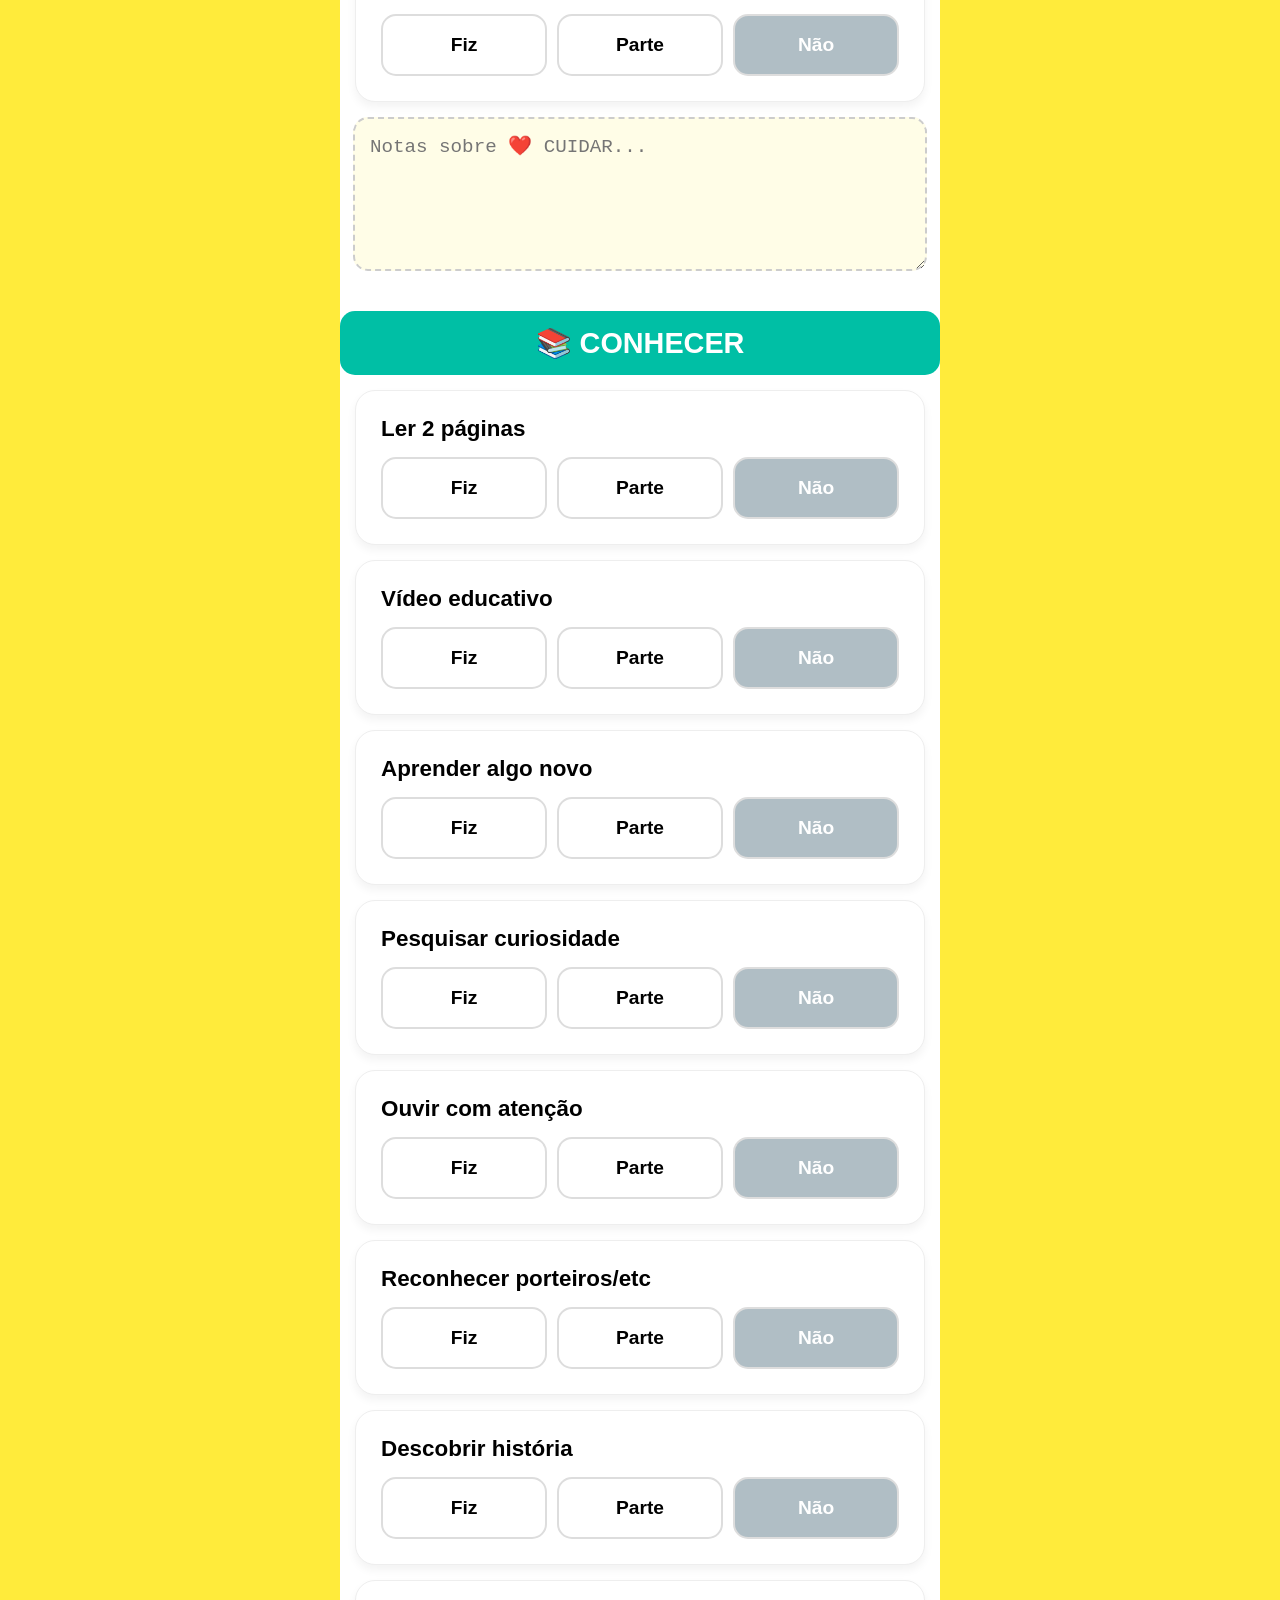
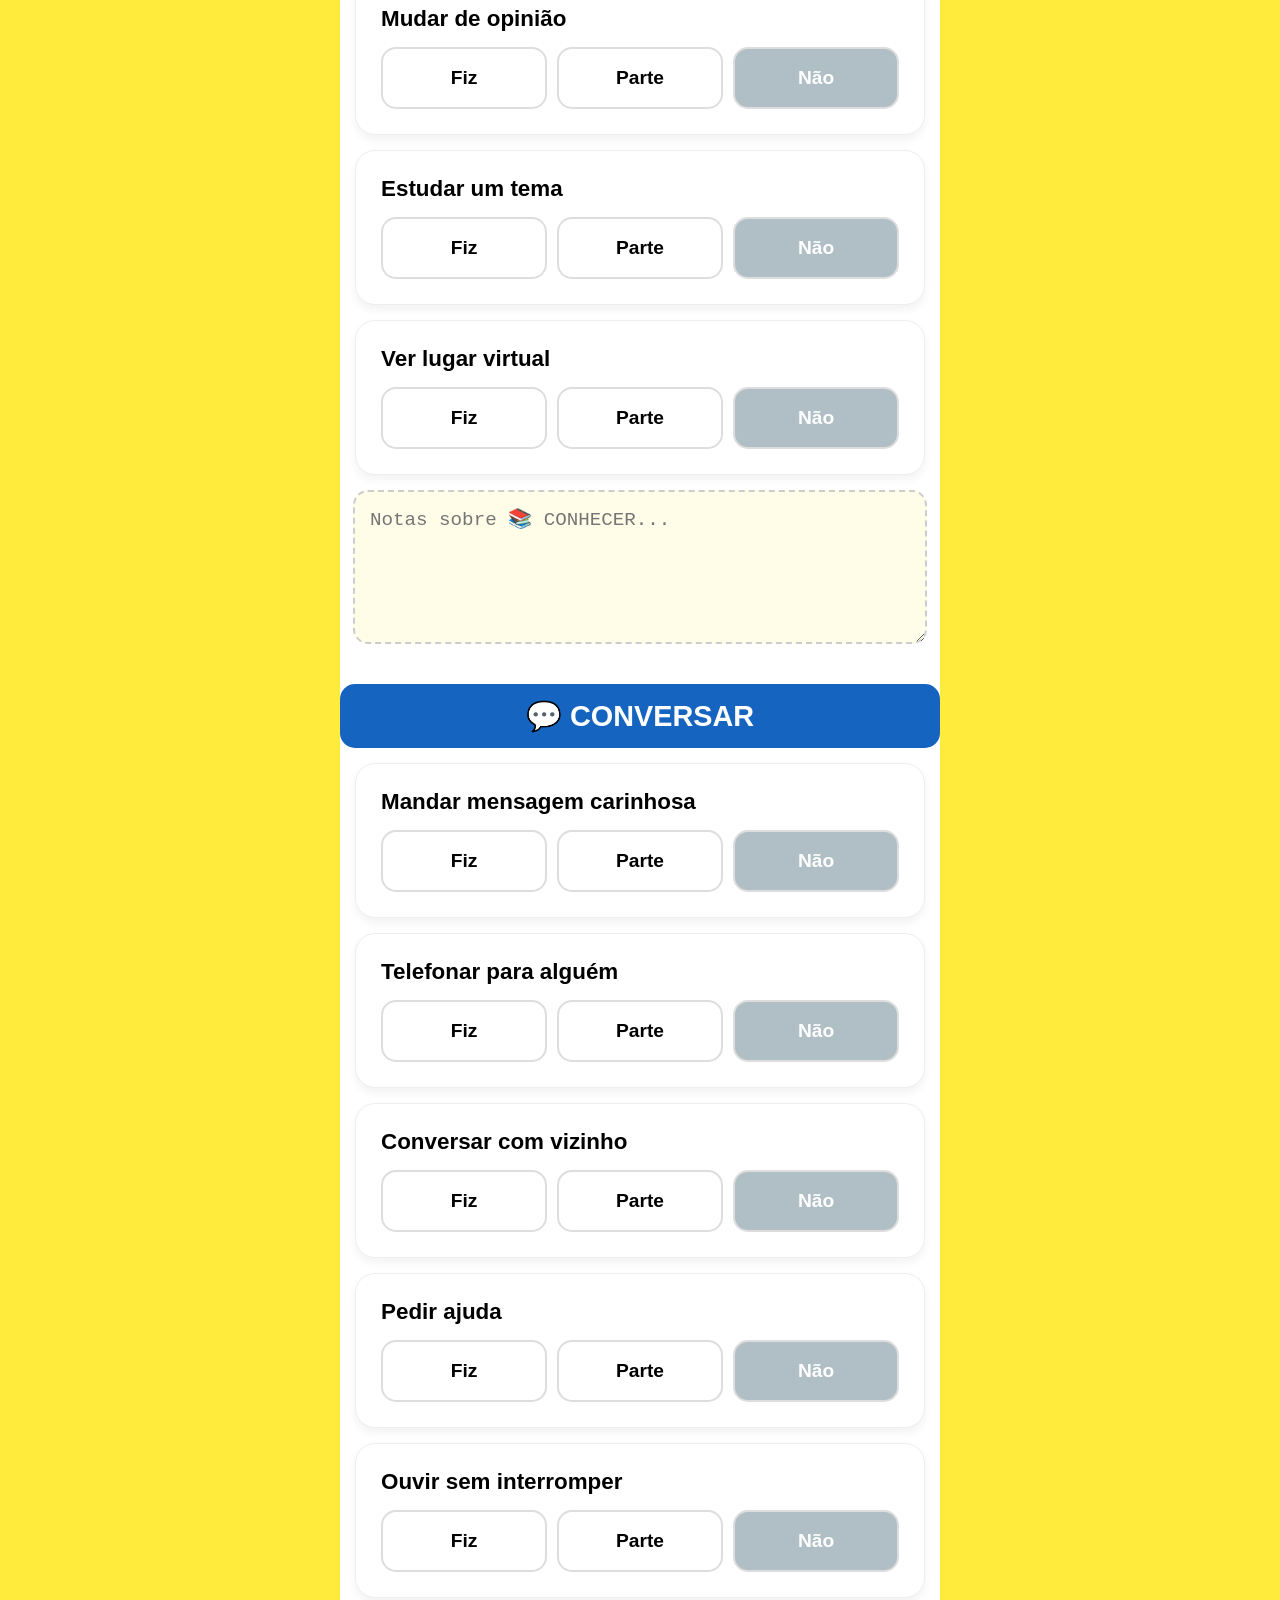
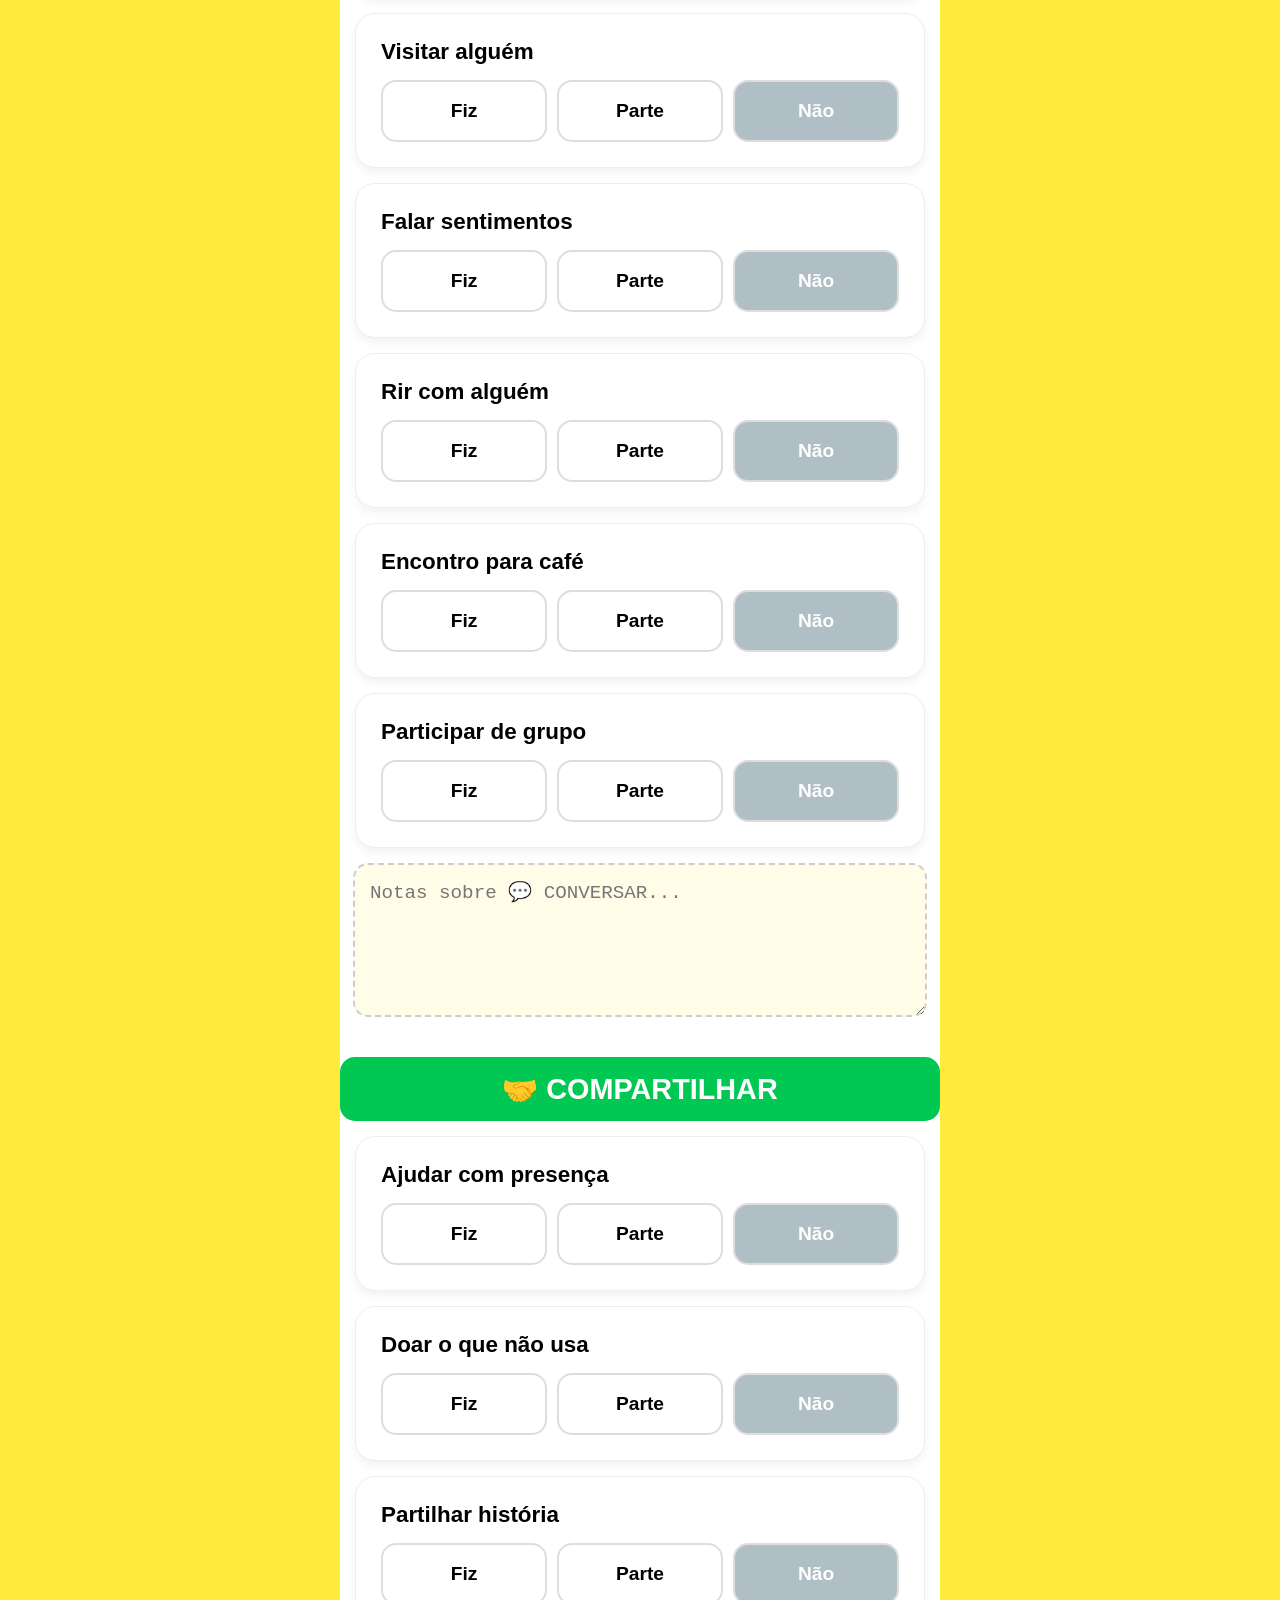
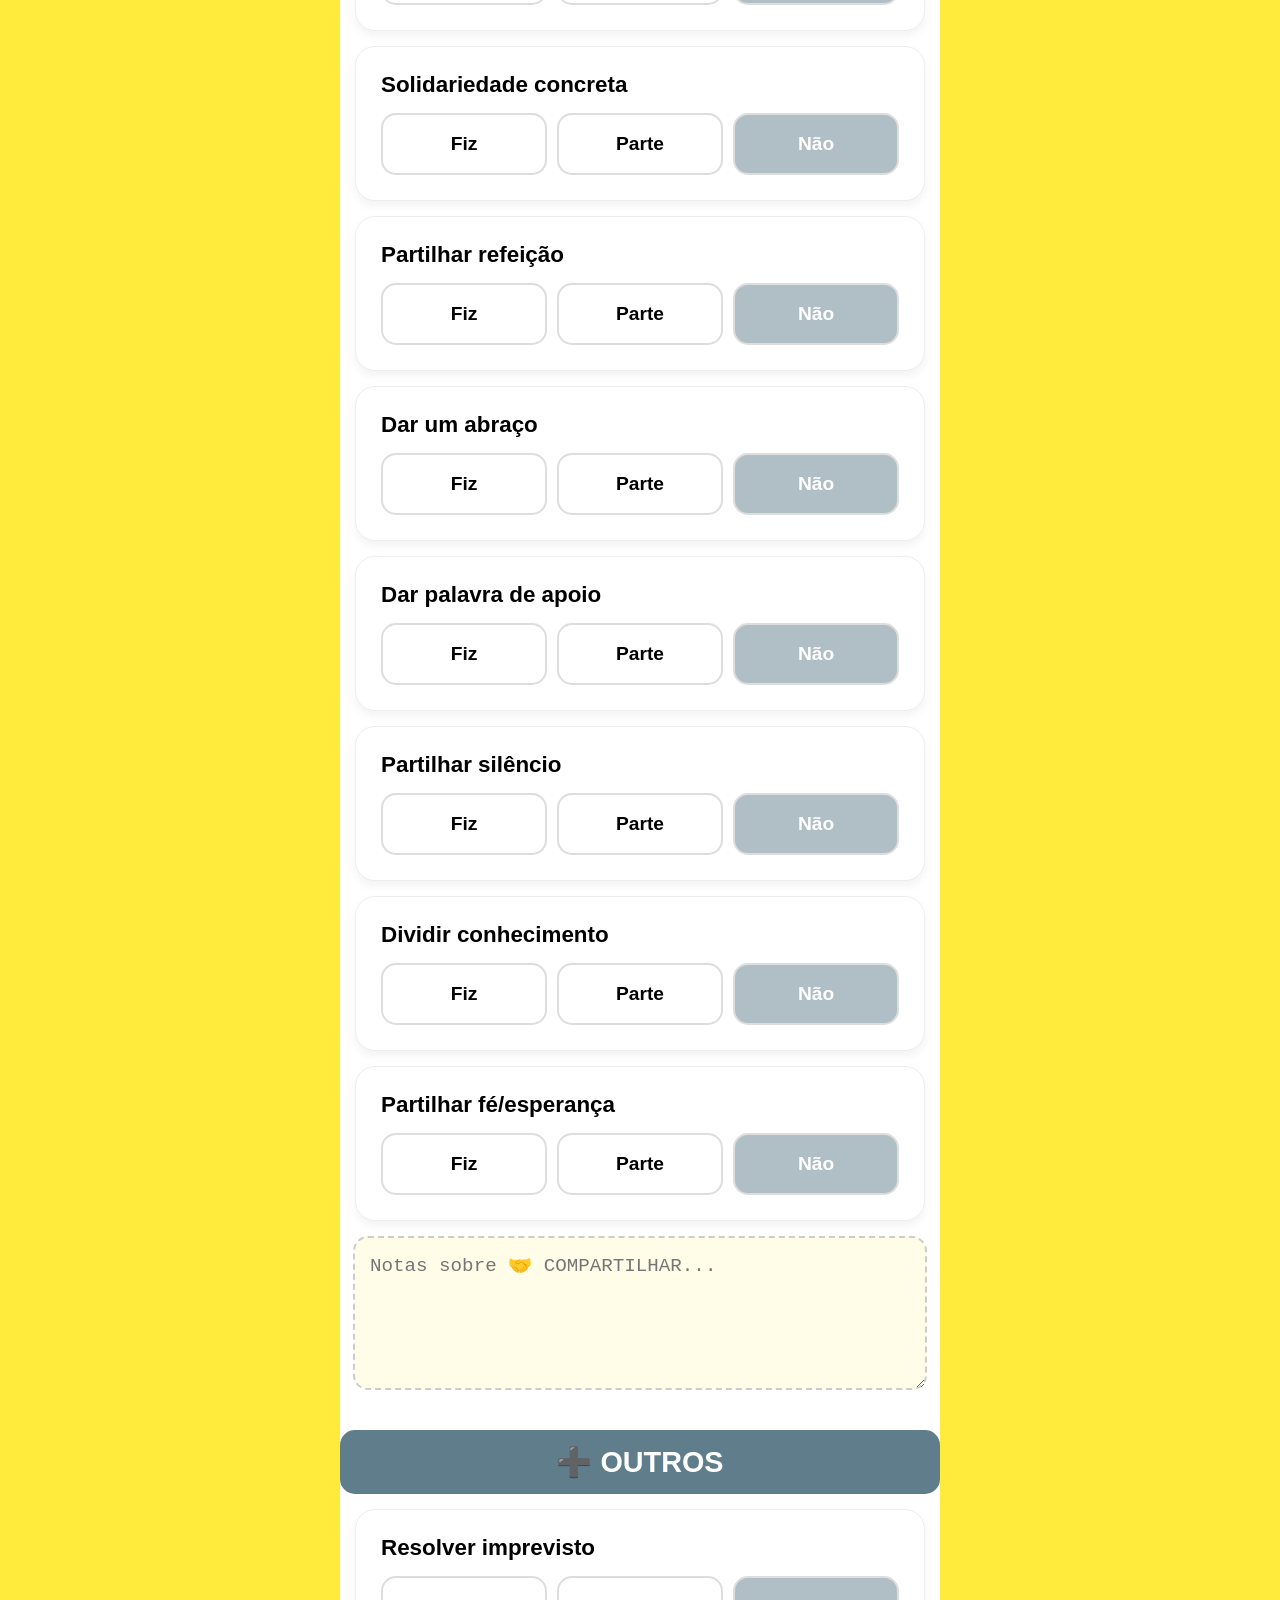
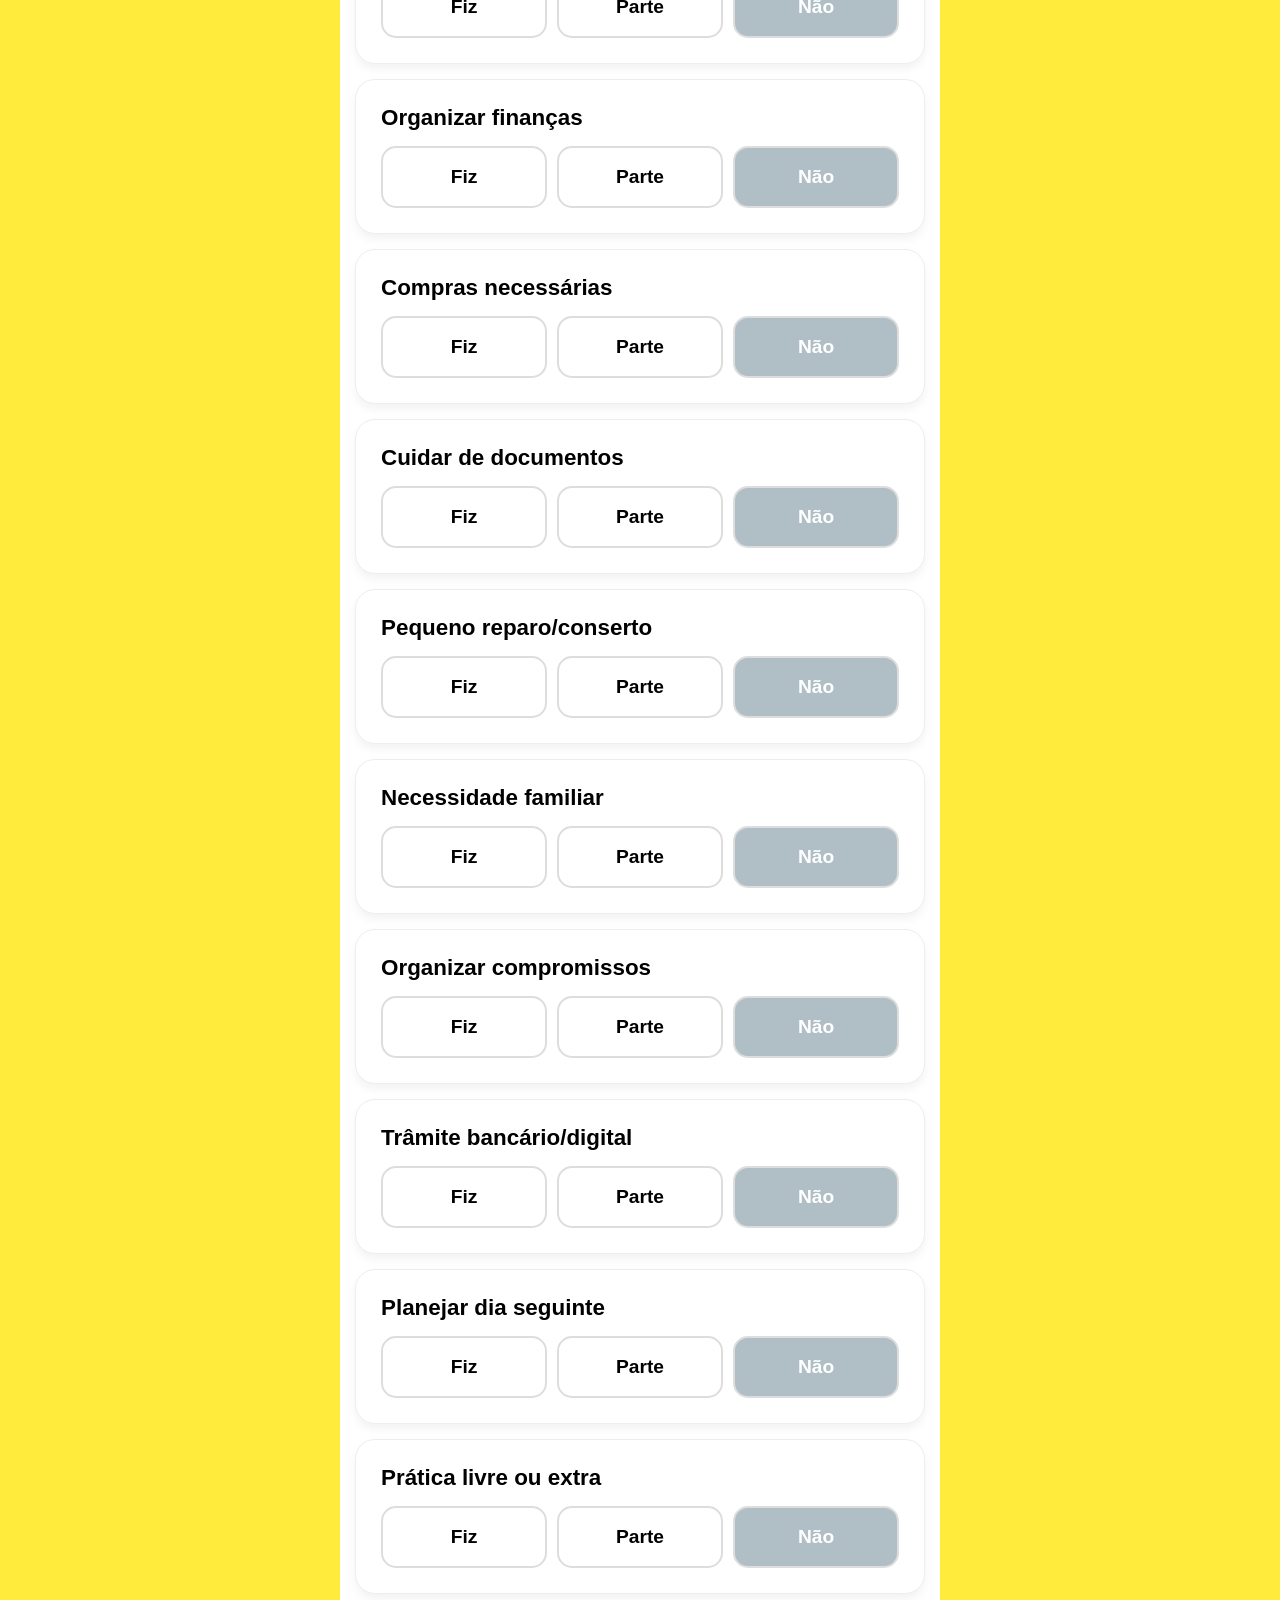
==== commit c38a89d3: "Add files via upload" ====
--- a/index.html
+++ b/index.html
@@ -2,188 +2,44 @@
 <html lang="pt-br">
 <head>
     <meta charset="UTF-8">
-    <meta name="viewport" content="width=device-width, initial-scale=1.0">
-    <title>GPS da Longevidade - Sistema FQ5C</title>
-    <style>
-        :root {
-            --primary: #00c853; --secondary: #2979ff; --accent: #ffab00;
-            --pink: #f50057; --purple: #d500f9; --teal: #00bfa5; --orange: #ff6d00;
-            --gray: #607d8b; --bg: #f4f7f6; --white: #ffffff;
-        }
-
-        body { font-family: 'Segoe UI', system-ui, sans-serif; background: var(--bg); color: #2c3e50; margin: 0; padding: 0; line-height: 1.6; }
-        .container { max-width: 600px; margin: auto; min-height: 100vh; background: var(--white); padding-bottom: 80px; box-shadow: 0 0 30px rgba(0,0,0,0.1); }
-
-        /* Cabeçalho */
-        .header { background: linear-gradient(135deg, var(--secondary), var(--primary)); color: white; padding: 40px 20px; text-align: center; border-bottom-left-radius: 40px; border-bottom-right-radius: 40px; }
-        .score-display { font-size: 3.5rem; font-weight: 900; display: block; line-height: 1; margin: 10px 0; }
-        .brand { font-size: 0.9rem; letter-spacing: 3px; font-weight: bold; text-transform: uppercase; }
-
-        /* Menu de Navegação */
-        .nav { display: flex; background: white; position: sticky; top: 0; z-index: 100; border-bottom: 1px solid #eee; }
-        .nav-btn { flex: 1; border: none; background: none; padding: 15px 5px; font-weight: bold; color: #95a5a6; font-size: 0.8rem; cursor: pointer; text-align: center; }
-        .nav-btn.active { color: var(--secondary); border-bottom: 4px solid var(--secondary); }
-
-        .content { padding: 20px; }
-        .date-input { width: 100%; padding: 15px; border-radius: 12px; border: 2px solid var(--secondary); font-size: 1.2rem; margin-bottom: 25px; text-align: center; font-weight: bold; background: #fff; box-sizing: border-box; }
-
-        /* Seções de Verbos */
-        .verbo-header { font-size: 1.2rem; color: white; padding: 12px; border-radius: 12px; margin-top: 35px; margin-bottom: 15px; text-align: center; font-weight: bold; }
-        .task-card { background: white; border-radius: 15px; padding: 15px; margin-bottom: 12px; border: 1px solid #f0f0f0; box-shadow: 0 4px 6px rgba(0,0,0,0.03); }
-        .task-title { font-size: 1rem; font-weight: 600; margin-bottom: 12px; display: block; color: #333; }
-
-        .btn-group { display: flex; gap: 5px; }
-        .btn-opt { flex: 1; padding: 12px 5px; border: 1px solid #ddd; border-radius: 10px; background: #fff; font-weight: bold; font-size: 0.75rem; cursor: pointer; }
-        .btn-opt.f.active { background: var(--primary); color: white; border-color: var(--primary); }
-        .btn-opt.p.active { background: var(--accent); color: white; border-color: var(--accent); }
-        .btn-opt.n.active { background: #95a5a6; color: white; border-color: #95a5a6; }
-
-        /* Notas */
-        .notes-box { width: 100%; height: 90px; padding: 12px; border-radius: 12px; border: 2px dashed #ddd; font-family: inherit; font-size: 0.9rem; margin-top: 5px; margin-bottom: 25px; box-sizing: border-box; background: #fffdf2; resize: none; }
-
-        /* Aba Sistema */
-        .manifesto-card { border-left: 5px solid var(--secondary); background: #f9f9f9; padding: 15px; border-radius: 10px; margin-bottom: 15px; font-size: 0.95rem; }
-        .manifesto-card strong { color: var(--secondary); display: block; margin-bottom: 3px; }
-
-        .footer { text-align: center; padding: 40px; color: #bdc3c7; font-size: 0.8rem; border-top: 1px solid #eee; }
-        .hidden { display: none; }
-        .mosaico-grid { display: grid; grid-template-columns: repeat(7, 1fr); gap: 5px; }
-        .mosaico-day { aspect-ratio: 1; border-radius: 5px; background: #eee; display: flex; align-items: center; justify-content: center; font-size: 0.7rem; font-weight: bold; }
-    </style>
+    <meta name="viewport" content="width=device-width, initial-scale=1.0, maximum-scale=1.0, user-scalable=no">
+    <title>GPS da Longevidade - FQ5C</title>
+    <link rel="stylesheet" href="style.css">
+    <link rel="manifest" href="manifest.json">
+    <meta name="apple-mobile-web-app-capable" content="yes">
+    <meta name="apple-mobile-web-app-status-bar-style" content="black-translucent">
 </head>
 <body>
-
 <div class="container">
-    <div class="header">
-        <span class="brand">GPS da Longevidade</span>
-        <span class="score-display" id="total-pts">0</span>
-        <span style="font-weight:bold; letter-spacing:1px; background:rgba(0,0,0,0.1); padding:5px 15px; border-radius:20px; font-size:0.7rem;">SISTEMA FQ5C</span>
-    </div>
-
-    <div class="nav">
+    <header class="header">
+        <div class="brand-top">GPS DA LONGEVIDADE</div>
+        <div class="score-circle"><span id="total-pts">0</span><small>PONTOS</small></div>
+        <div class="system-badge">SISTEMA FQ5C + OUTROS</div>
+    </header>
+    <nav class="nav">
         <button class="nav-btn active" id="tab-hoje" onclick="changeTab('hoje')">DIÁRIO</button>
-        <button class="nav-btn" id="tab-mosaico" onclick="changeTab('mosaico')">MOSAICO</button>
+        <button class="nav-btn" id="tab-mosaico" onclick="changeTab('mosaico')">MAPA</button>
         <button class="nav-btn" id="tab-info" onclick="changeTab('info')">SISTEMA</button>
-    </div>
-
-    <div class="content">
-        <div id="view-hoje">
-            <input type="date" id="dataSel" class="date-input">
+    </nav>
+    <main class="content">
+        <section id="view-hoje">
+            <div class="date-container">
+                <label>DATA DE HOJE:</label>
+                <input type="date" id="dataSel" class="date-input">
+            </div>
             <div id="lista-corpo"></div>
-        </div>
-
-        <div id="view-mosaico" class="hidden">
-            <h3 style="text-align:center">Mapa de Vitalidade</h3>
+        </section>
+        <section id="view-mosaico" class="hidden">
+            <h2 class="tab-title">Seu Mapa de Vitalidade</h2>
             <div class="mosaico-grid" id="mosaico-grid"></div>
-        </div>
-
-        <div id="view-info" class="hidden">
-            <h2 style="text-align:center; color: var(--secondary);">O Manifesto FQ5C</h2>
-            <p style="font-size: 0.9rem; text-align: center;">Idealizado pelo <strong>Psicólogo Ricardo de Faria Barros</strong>.</p>
-            
-            <div class="manifesto-card"><strong>🛠️ FAZER: Agência do Movimento</strong>O antídoto contra a inércia. Pequenas ações geram autoeficácia.</div>
-            <div class="manifesto-card"><strong>🌱 QUERER: Combustível do Propósito</strong>Viver sem desejar é apenas durar. Resgata o propósito e o fogo interior.</div>
-            <div class="manifesto-card"><strong>🎈 CURTIR: Direito ao Prazer</strong>O prazer regula o bem-estar e traz resiliência emocional.</div>
-            <div class="manifesto-card"><strong>📚 CONHECER: Juventude da Mente</strong>A curiosidade e o aprendizado mantêm o cérebro jovem e plástico.</div>
-            <div class="manifesto-card"><strong>💬 CONVERSAR: Terapia do Vínculo</strong>O diálogo multiplica alegrias e partilha os pesos da vida.</div>
-            <div class="manifesto-card"><strong>❤️ CUIDAR: Manutenção do Templo</strong>Cuidar do físico, dos pets e da memória (autobiografia).</div>
-            <div class="manifesto-card"><strong>🤝 COMPARTILHAR: Transcendência</strong>Oferecer afeto transforma experiência em sabedoria coletiva.</div>
-            <div class="manifesto-card"><strong>➕ OUTROS: Gestão da Vida</strong>A organização prática que permite a paz mental.</div>
-
-            <div style="background: #e3f2fd; padding: 15px; border-radius: 12px; text-align: center; font-size: 0.9rem;">
-                <strong>Contacto:</strong> ricardodefariabarros@gmail.com
-            </div>
-        </div>
-    </div>
-
-    <div class="footer">
-        © 2026 - Ricardo de Faria Barros<br>
-        <strong>"Hoje foi o possível. E o possível já é muito."</strong>
-    </div>
+        </section>
+        <section id="view-info" class="hidden">
+            <h2 class="tab-title">O Manifesto FQ5C</h2>
+            <div id="manifesto-content"></div>
+        </section>
+    </main>
+    <footer class="main-footer">© 2026 Ricardo de Faria Barros</footer>
 </div>
-
-<script>
-    const storageKey = "GPS_V17_FINAL";
-    const db = {
-        "🛠️ FAZER": { cor: "#2979ff", tasks: ["Caminhar 10–30 min", "Alongar o corpo", "Arrumar cama / casa", "Organizar arquivo/gaveta", "Produzir algo manual", "Cuidar do jardim", "Preparar refeição", "Registrar foto do dia", "Resolver pendência", "Fazer algo adiado"] },
-        "🌱 QUERER": { cor: "#d500f9", tasks: ["Querer empreender/criar", "Aprender algo novo/tocar", "Querer socializar mais", "Querer ir à missa/culto", "Querer melhores hábitos", "Querer menos celular", "Querer dormir bem", "Querer ser afetuoso", "Querer perder peso", "Querer ser menos rabugento"] },
-        "🎈 CURTIR": { cor: "#ff6d00", tasks: ["Curtir filme/música", "Curtir um livro", "Curtir pôr do sol", "Curtir comida gostosa", "Curtir lazer simples", "Curtir ficar quieto", "Curtir memória boa", "Curtir companhia", "Curtir um banho", "Curtir natureza"] },
-        "❤️ CUIDAR": { cor: "#f50057", tasks: ["Cuidar de plantas", "Cuidar de animais/pets", "Beber água adequadamente", "Tomar remédios no horário", "Colorir a refeição", "3 min de respiração", "Limpeza da alma", "Escrever autobiografia", "Respeitar limites", "Cuidar de si / alguém"] },
-        "📚 CONHECER": { cor: "#00bfa5", tasks: ["Ler 2 páginas", "Vídeo educativo", "Aprender algo novo", "Pesquisar curiosidade", "Ouvir com atenção", "Reconhecer porteiros/etc", "Descobrir história", "Mudar de opinião", "Estudar um tema", "Ver lugar virtual"] },
-        "💬 CONVERSAR": { cor: "#1565c0", tasks: ["Mandar mensagem carinhosa", "Telefonar para alguém", "Conversar com vizinho", "Pedir ajuda", "Ouvir sem interromper", "Visitar alguém", "Falar sentimentos", "Rir com alguém", "Encontro para café", "Participar de grupo"] },
-        "🤝 COMPARTILHAR": { cor: "#00c853", tasks: ["Ajudar com presença", "Doar o que não usa", "Partilhar história", "Solidariedade concreta", "Partilhar refeição", "Dar um abraço", "Dar palavra de apoio", "Partilhar silêncio", "Dividir conhecimento", "Partilhar fé/esperança"] },
-        "➕ OUTROS": { cor: "#607d8b", tasks: ["Resolver imprevisto", "Organizar contas/finanças", "Compras necessárias", "Cuidar de documentos", "Pequeno reparo/conserto", "Necessidade familiar", "Organizar compromissos", "Trâmite bancário/digital", "Planejar dia seguinte", "Prática livre ou extra"] }
-    };
-
-    function render() {
-        const data = document.getElementById('dataSel').value;
-        const container = document.getElementById('lista-corpo');
-        let html = '';
-
-        for (let verbo in db) {
-            html += `<div class="verbo-header" style="background:${db[verbo].cor}">${verbo}</div>`;
-            db[verbo].tasks.forEach((t, index) => {
-                const id = `${storageKey}_${data}_${verbo.substring(0,2)}_${index}`;
-                const val = localStorage.getItem(id) || 'n';
-                html += `<div class="task-card">
-                    <span class="task-title">${t}</span>
-                    <div class="btn-group">
-                        <button class="btn-opt f ${val==='f'?'active':''}" onclick="salvar('${id}','f')">Fiz</button>
-                        <button class="btn-opt p ${val==='p'?'active':''}" onclick="salvar('${id}','p')">Parte</button>
-                        <button class="btn-opt n ${val==='n'?'active':''}" onclick="salvar('${id}','n')">Não</button>
-                    </div>
-                </div>`;
-            });
-            const noteId = `note_v17_${data}_${verbo.substring(0,2)}`;
-            const noteVal = localStorage.getItem(noteId) || '';
-            html += `<p style="font-size:0.8rem; font-weight:bold; margin-bottom:5px; color:#666; padding-left:5px;">📝 Notas: ${verbo}</p>
-            <textarea class="notes-box" id="${noteId}" oninput="salvarNota('${noteId}')" placeholder="Escreva aqui...">${noteVal}</textarea>`;
-        }
-        container.innerHTML = html;
-        calc();
-    }
-
-    function salvar(id, val) { localStorage.setItem(id, val); render(); }
-    function salvarNota(id) { localStorage.setItem(id, document.getElementById(id).value); }
-
-    function calc() {
-        let total = 0;
-        for (let i = 0; i < localStorage.length; i++) {
-            const k = localStorage.key(i);
-            if (k && k.startsWith(storageKey)) {
-                const v = localStorage.getItem(k);
-                total += (v === 'f' ? 10 : v === 'p' ? 5 : 0);
-            }
-        }
-        document.getElementById('total-pts').innerText = total;
-    }
-
-    function changeTab(v) {
-        ['view-hoje', 'view-mosaico', 'view-info'].forEach(id => document.getElementById(id).classList.add('hidden'));
-        document.getElementById('view-' + v).classList.remove('hidden');
-        document.querySelectorAll('.nav-btn').forEach(b => b.classList.remove('active'));
-        document.getElementById('tab-' + v).classList.add('active');
-        if(v === 'mosaico') renderMosaico();
-    }
-
-    function renderMosaico() {
-        const grid = document.getElementById('mosaico-grid');
-        grid.innerHTML = '';
-        const hoje = new Date();
-        const dias = new Date(hoje.getFullYear(), hoje.getMonth() + 1, 0).getDate();
-        for (let d = 1; d <= dias; d++) {
-            const box = document.createElement('div');
-            box.className = 'mosaico-day';
-            box.innerText = d;
-            grid.appendChild(box);
-        }
-    }
-
-    window.onload = function() {
-        document.getElementById('dataSel').value = new Date().toISOString().split('T')[0];
-        document.getElementById('dataSel').addEventListener('change', render);
-        render();
-    };
-</script>
+<script src="script.js"></script>
 </body>
 </html>
--- a/style.css
+++ b/style.css
@@ -0,0 +1,27 @@
+:root {
+    --primary: #00c853; --secondary: #2979ff; --accent: #ff9800;
+    --bg-vibrant: #FFEB3B; /* AMARELO VIBRANTE */
+}
+body { 
+    font-family: sans-serif; background-color: var(--bg-vibrant); 
+    margin: 0; padding: 0; font-size: 22px; /* LETRAS GRANDES */
+}
+.container { max-width: 600px; margin: auto; min-height: 100vh; background: white; padding-bottom: 50px; }
+.header { background: linear-gradient(135deg, #1e3c72, #2a5298); color: white; padding: 40px 20px; text-align: center; border-bottom-left-radius: 40px; border-bottom-right-radius: 40px; }
+.score-circle { background: rgba(255,255,255,0.1); width: 140px; height: 140px; border-radius: 50%; margin: 0 auto; display: flex; flex-direction: column; align-items: center; justify-content: center; border: 4px solid var(--primary); }
+.score-circle span { font-size: 4rem; font-weight: 900; }
+.nav { display: flex; background: white; position: sticky; top: 0; z-index: 100; border-bottom: 4px solid #eee; }
+.nav-btn { flex: 1; padding: 20px; border: none; background: none; font-size: 1.2rem; font-weight: bold; color: #888; }
+.nav-btn.active { color: var(--secondary); border-bottom: 6px solid var(--secondary); }
+.verbo-header { font-size: 1.8rem; color: white; padding: 15px; border-radius: 15px; margin-top: 40px; text-align: center; font-weight: bold; }
+.task-card { background: #fff; border-radius: 20px; padding: 25px; margin: 15px; border: 1px solid #eee; box-shadow: 0 5px 10px rgba(0,0,0,0.05); }
+.task-title { font-size: 1.4rem; font-weight: 800; margin-bottom: 15px; display: block; }
+.btn-group { display: flex; gap: 10px; }
+.btn-opt { flex: 1; padding: 18px; border-radius: 15px; border: 2px solid #ddd; font-weight: bold; font-size: 1.2rem; background: white; }
+.btn-opt.f.active { background: var(--primary); color: white; }
+.btn-opt.p.active { background: var(--accent); color: white; }
+.btn-opt.n.active { background: #b0bec5; color: white; }
+.notes-box { width: 90%; height: 120px; margin: 10px auto; display: block; padding: 15px; font-size: 1.2rem; border-radius: 15px; border: 2px dashed #ccc; background: #fffde7; }
+.manifesto-card { border-left: 10px solid var(--secondary); background: #f9f9f9; padding: 20px; margin: 15px; border-radius: 10px; }
+.hidden { display: none; }
+.main-footer { text-align: center; padding: 40px; color: #aaa; }
